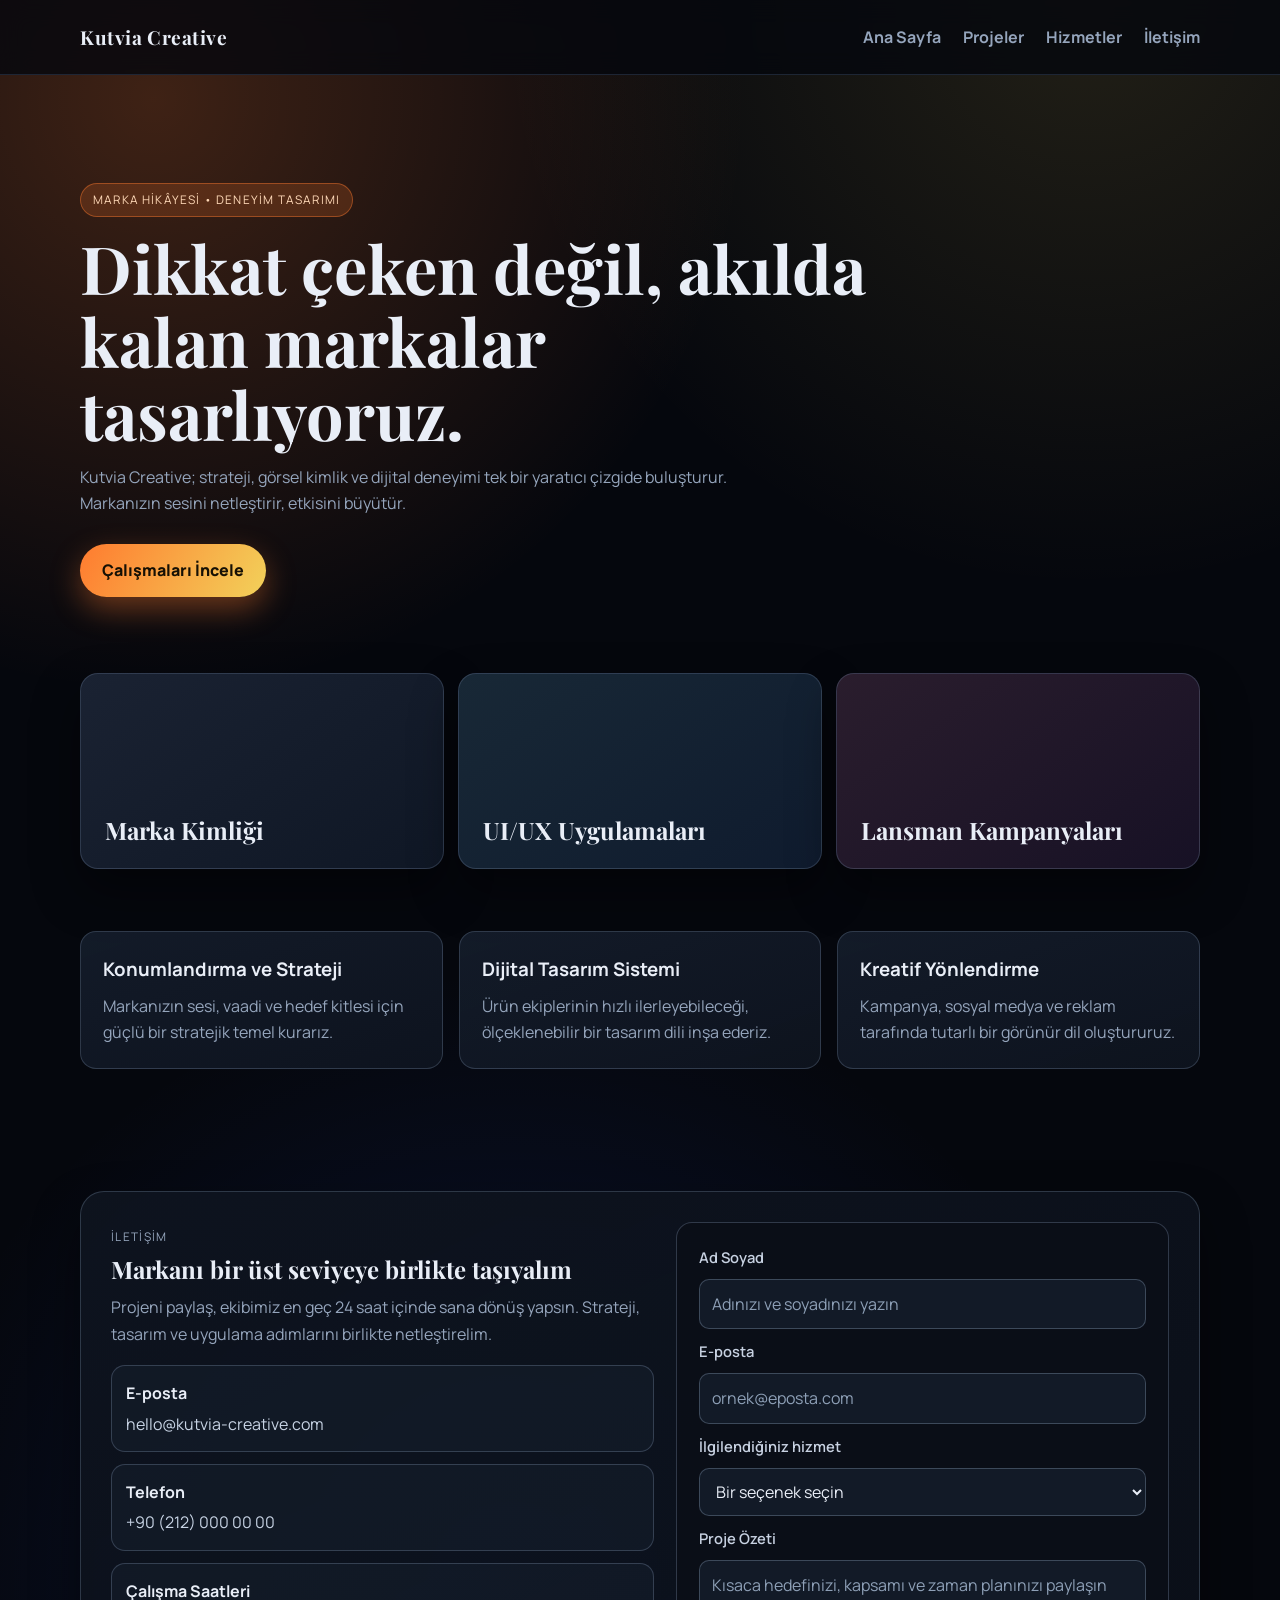
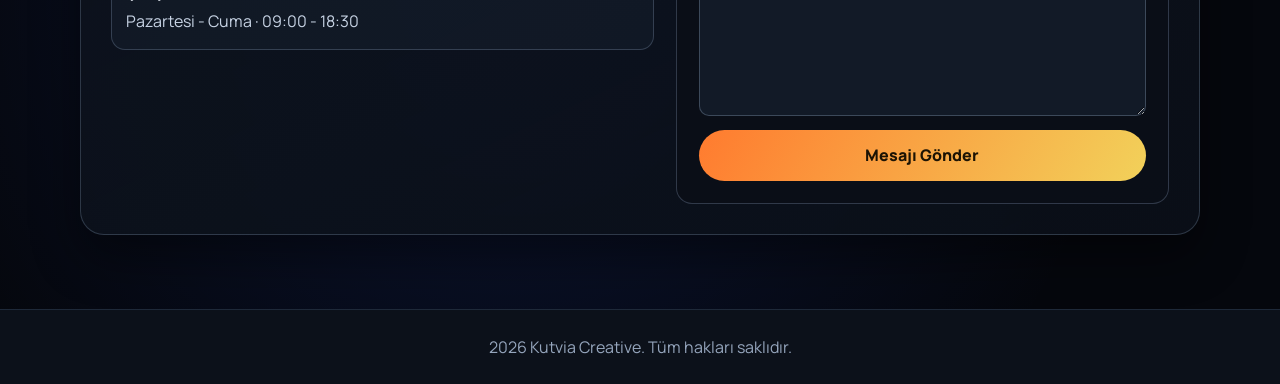
==== index.html @ fc7f1a6d "Koyu tema ve iletişim bölümü tasarımı güncellendi" ====
﻿<!DOCTYPE html>
<html lang="tr">
<head>
  <meta charset="UTF-8" />
  <meta name="viewport" content="width=device-width, initial-scale=1.0" />
  <title>Kutvia Creative | Marka ve Tasarım Stüdyosu</title>
  <link rel="preconnect" href="https://fonts.googleapis.com" />
  <link rel="preconnect" href="https://fonts.gstatic.com" crossorigin />
  <link href="https://fonts.googleapis.com/css2?family=Playfair+Display:wght@600;700;800&family=Manrope:wght@400;500;600;700&display=swap" rel="stylesheet" />
  <link rel="stylesheet" href="assets/css/style.css" />
</head>
<body>
  <header class="site-header">
    <nav class="nav container">
      <a class="logo" href="#ana">Kutvia Creative</a>
      <button class="menu-btn" id="menuBtn" aria-expanded="false" aria-controls="navMenu" aria-label="Menüyü aç veya kapat">
        <span></span><span></span><span></span>
      </button>
      <ul class="menu" id="navMenu">
        <li><a href="#ana">Ana Sayfa</a></li>
        <li><a href="#projeler">Projeler</a></li>
        <li><a href="#hizmetler">Hizmetler</a></li>
        <li><a href="#iletisim">İletişim</a></li>
      </ul>
    </nav>
  </header>

  <main id="ana">
    <section class="hero container">
      <p class="eyebrow">Marka Hikâyesi • Deneyim Tasarımı</p>
      <h1>Dikkat çeken değil, akılda kalan markalar tasarlıyoruz.</h1>
      <p class="lead">Kutvia Creative; strateji, görsel kimlik ve dijital deneyimi tek bir yaratıcı çizgide buluşturur. Markanızın sesini netleştirir, etkisini büyütür.</p>
      <a class="btn" href="#projeler">Çalışmaları İncele</a>
    </section>

    <section class="works container" id="projeler">
      <article class="tile tile-a"><h2>Marka Kimliği</h2></article>
      <article class="tile tile-b"><h2>UI/UX Uygulamaları</h2></article>
      <article class="tile tile-c"><h2>Lansman Kampanyaları</h2></article>
    </section>

    <section class="services container" id="hizmetler">
      <article>
        <h3>Konumlandırma ve Strateji</h3>
        <p>Markanızın sesi, vaadi ve hedef kitlesi için güçlü bir stratejik temel kurarız.</p>
      </article>
      <article>
        <h3>Dijital Tasarım Sistemi</h3>
        <p>Ürün ekiplerinin hızlı ilerleyebileceği, ölçeklenebilir bir tasarım dili inşa ederiz.</p>
      </article>
      <article>
        <h3>Kreatif Yönlendirme</h3>
        <p>Kampanya, sosyal medya ve reklam tarafında tutarlı bir görünür dil oluştururuz.</p>
      </article>
    </section>

    <section class="contact container" id="iletisim">
      <div class="contact-shell">
        <div class="contact-copy">
          <p class="contact-kicker">İletişim</p>
          <h2>Markanı bir üst seviyeye birlikte taşıyalım</h2>
          <p>Projeni paylaş, ekibimiz en geç 24 saat içinde sana dönüş yapsın. Strateji, tasarım ve uygulama adımlarını birlikte netleştirelim.</p>

          <div class="contact-cards">
            <article>
              <h3>E-posta</h3>
              <a href="mailto:hello@kutvia-creative.com">hello@kutvia-creative.com</a>
            </article>
            <article>
              <h3>Telefon</h3>
              <a href="tel:+902120000000">+90 (212) 000 00 00</a>
            </article>
            <article>
              <h3>Çalışma Saatleri</h3>
              <p>Pazartesi - Cuma · 09:00 - 18:30</p>
            </article>
          </div>
        </div>

        <form class="contact-form" action="#" method="post">
          <label for="adSoyad">Ad Soyad</label>
          <input id="adSoyad" name="adSoyad" type="text" placeholder="Adınızı ve soyadınızı yazın" required />

          <label for="eposta">E-posta</label>
          <input id="eposta" name="eposta" type="email" placeholder="ornek@eposta.com" required />

          <label for="hizmet">İlgilendiğiniz hizmet</label>
          <select id="hizmet" name="hizmet" required>
            <option value="" selected disabled>Bir seçenek seçin</option>
            <option value="marka-stratejisi">Marka Stratejisi</option>
            <option value="ui-ux">UI/UX Tasarımı</option>
            <option value="kreatif-yonlendirme">Kreatif Yönlendirme</option>
            <option value="diger">Diğer</option>
          </select>

          <label for="mesaj">Proje Özeti</label>
          <textarea id="mesaj" name="mesaj" rows="5" placeholder="Kısaca hedefinizi, kapsamı ve zaman planınızı paylaşın" required></textarea>

          <button type="submit">Mesajı Gönder</button>
        </form>
      </div>
    </section>
  </main>

  <footer class="footer">
    <div class="container"><p>2026 Kutvia Creative. Tüm hakları saklıdır.</p></div>
  </footer>

  <script src="assets/js/main.js"></script>
</body>
</html>
---- assets/css/style.css ----
﻿* { box-sizing: border-box; margin: 0; padding: 0; }

:root {
  --bg: #05070d;
  --bg-soft: #0c111a;
  --panel: #111926;
  --line: #243042;
  --text: #e9eef7;
  --muted: #95a5bc;
  --accent: #ff7b2f;
  --accent-2: #f2d15a;
  --shadow: 0 22px 48px rgba(0, 0, 0, 0.42);
}

html {
  scroll-behavior: smooth;
}

body {
  font-family: Manrope, sans-serif;
  line-height: 1.65;
  color: var(--text);
  background:
    radial-gradient(circle at 12% 5%, rgba(255, 123, 47, 0.23) 0, transparent 27%),
    radial-gradient(circle at 85% 0, rgba(242, 209, 90, 0.12) 0, transparent 26%),
    radial-gradient(circle at 40% 80%, rgba(45, 93, 255, 0.16) 0, transparent 35%),
    var(--bg);
}

body.menu-open {
  overflow: hidden;
}

.container {
  width: min(1120px, 92%);
  margin: 0 auto;
}

.site-header {
  position: sticky;
  top: 0;
  z-index: 40;
  backdrop-filter: blur(12px);
  background: rgba(5, 7, 13, 0.78);
  border-bottom: 1px solid rgba(36, 48, 66, 0.75);
}

.nav {
  min-height: 74px;
  display: flex;
  align-items: center;
  justify-content: space-between;
}

.logo {
  color: var(--text);
  text-decoration: none;
  font: 700 1.2rem "Playfair Display", serif;
  letter-spacing: 0.03em;
}

.menu {
  list-style: none;
  display: flex;
  align-items: center;
  gap: 22px;
}

.menu a {
  position: relative;
  color: var(--muted);
  text-decoration: none;
  font-weight: 700;
  transition: color 0.25s ease;
}

.menu a::after {
  content: "";
  position: absolute;
  left: 0;
  bottom: -6px;
  width: 100%;
  height: 2px;
  transform: scaleX(0);
  transform-origin: left;
  background: linear-gradient(90deg, var(--accent), var(--accent-2));
  transition: transform 0.24s ease;
}

.menu a:hover,
.menu a:focus-visible {
  color: var(--text);
}

.menu a:hover::after,
.menu a:focus-visible::after {
  transform: scaleX(1);
}

.menu-btn {
  display: none;
  border: 1px solid var(--line);
  border-radius: 10px;
  background: rgba(17, 25, 38, 0.7);
  padding: 8px 9px;
}

.menu-btn span {
  display: block;
  width: 22px;
  height: 2px;
  margin: 4px 0;
  background: var(--text);
  transition: transform 0.25s ease, opacity 0.2s ease;
}

.menu-btn[aria-expanded="true"] span:nth-child(1) {
  transform: translateY(6px) rotate(45deg);
}

.menu-btn[aria-expanded="true"] span:nth-child(2) {
  opacity: 0;
}

.menu-btn[aria-expanded="true"] span:nth-child(3) {
  transform: translateY(-6px) rotate(-45deg);
}

.hero {
  padding: 108px 0 62px;
  animation: rise-in 0.75s ease both;
}

.eyebrow {
  display: inline-block;
  font-size: 0.74rem;
  text-transform: uppercase;
  letter-spacing: 0.1em;
  color: #ffd9b8;
  background: rgba(255, 123, 47, 0.18);
  border: 1px solid rgba(255, 123, 47, 0.42);
  border-radius: 999px;
  padding: 6px 12px;
  margin-bottom: 14px;
}

h1,
h2 {
  font-family: "Playfair Display", serif;
  line-height: 1.1;
}

h1 {
  font-size: clamp(2rem, 6vw, 4.15rem);
  max-width: 810px;
  margin-bottom: 14px;
}

.lead {
  color: var(--muted);
  max-width: 700px;
  margin-bottom: 28px;
}

.btn {
  display: inline-block;
  text-decoration: none;
  padding: 13px 22px;
  border-radius: 999px;
  color: #161004;
  font-weight: 800;
  background: linear-gradient(120deg, var(--accent), var(--accent-2));
  box-shadow: 0 12px 30px rgba(255, 123, 47, 0.38);
  transition: transform 0.25s ease, box-shadow 0.25s ease;
}

.btn:hover,
.btn:focus-visible {
  transform: translateY(-2px);
  box-shadow: 0 16px 34px rgba(255, 123, 47, 0.45);
}

.works {
  display: grid;
  grid-template-columns: repeat(3, 1fr);
  gap: 14px;
  padding: 14px 0 62px;
}

.tile {
  min-height: 196px;
  border-radius: 18px;
  border: 1px solid rgba(100, 119, 146, 0.35);
  box-shadow: var(--shadow);
  display: flex;
  align-items: end;
  padding: 24px;
  transition: transform 0.25s ease, border-color 0.25s ease;
}

.tile:hover {
  transform: translateY(-4px);
  border-color: rgba(255, 123, 47, 0.5);
}

.tile-a {
  background: linear-gradient(145deg, #1a2232, #0f1725);
}

.tile-b {
  background: linear-gradient(145deg, #182836, #0f1b2e);
}

.tile-c {
  background: linear-gradient(145deg, #2a1d2d, #171125);
}

.services {
  display: grid;
  grid-template-columns: repeat(3, 1fr);
  gap: 16px;
  padding-bottom: 66px;
}

.services article {
  background: linear-gradient(160deg, rgba(22, 31, 46, 0.85), rgba(14, 20, 31, 0.95));
  border: 1px solid rgba(120, 139, 166, 0.3);
  border-radius: 16px;
  padding: 22px;
}

.services p {
  color: var(--muted);
  margin-top: 8px;
}

.contact {
  padding: 56px 0 74px;
}

.contact-shell {
  display: grid;
  grid-template-columns: 1.1fr 1fr;
  gap: 22px;
  border: 1px solid rgba(120, 139, 166, 0.32);
  border-radius: 24px;
  background: linear-gradient(155deg, rgba(14, 20, 31, 0.95), rgba(11, 16, 25, 0.88));
  padding: clamp(18px, 3vw, 30px);
  box-shadow: var(--shadow);
}

.contact-kicker {
  display: inline-block;
  margin-bottom: 10px;
  font-size: 0.74rem;
  letter-spacing: 0.11em;
  text-transform: uppercase;
  color: #ffd9b8;
}

.contact-copy h2 {
  max-width: 620px;
  margin-bottom: 12px;
}

.contact-copy p {
  color: var(--muted);
  max-width: 600px;
}

.contact-cards {
  margin-top: 18px;
  display: grid;
  gap: 12px;
}

.contact-cards article {
  border: 1px solid rgba(120, 139, 166, 0.34);
  border-radius: 14px;
  background: rgba(20, 29, 43, 0.66);
  padding: 14px;
}

.contact-cards h3 {
  margin-bottom: 4px;
  font-size: 1rem;
}

.contact-cards a,
.contact-cards p {
  color: #c7d3e4;
  text-decoration: none;
}

.contact-cards a:hover {
  color: #f6d77b;
}

.contact-form {
  display: grid;
  gap: 10px;
  border: 1px solid rgba(120, 139, 166, 0.35);
  border-radius: 16px;
  background: rgba(10, 15, 24, 0.9);
  padding: clamp(14px, 2.2vw, 22px);
}

.contact-form label {
  color: #c8d2e2;
  font-size: 0.92rem;
  font-weight: 600;
}

.contact-form input,
.contact-form select,
.contact-form textarea {
  width: 100%;
  border: 1px solid rgba(129, 148, 175, 0.38);
  border-radius: 10px;
  background: rgba(20, 29, 43, 0.88);
  color: var(--text);
  font: inherit;
  padding: 11px 12px;
  outline: none;
  transition: border-color 0.24s ease, box-shadow 0.24s ease;
}

.contact-form input::placeholder,
.contact-form textarea::placeholder {
  color: #8ea0b7;
}

.contact-form input:focus,
.contact-form select:focus,
.contact-form textarea:focus {
  border-color: rgba(255, 123, 47, 0.85);
  box-shadow: 0 0 0 3px rgba(255, 123, 47, 0.18);
}

.contact-form textarea {
  resize: vertical;
  min-height: 120px;
}

.contact-form button {
  margin-top: 4px;
  border: 0;
  border-radius: 999px;
  padding: 12px 18px;
  font: inherit;
  font-weight: 800;
  color: #1c1304;
  background: linear-gradient(120deg, var(--accent), var(--accent-2));
  cursor: pointer;
  transition: transform 0.24s ease, box-shadow 0.24s ease;
}

.contact-form button:hover,
.contact-form button:focus-visible {
  transform: translateY(-2px);
  box-shadow: 0 14px 24px rgba(255, 123, 47, 0.33);
}

.footer {
  border-top: 1px solid rgba(36, 48, 66, 0.8);
  text-align: center;
  padding: 24px 0;
  color: var(--muted);
  background: var(--bg-soft);
}

@keyframes rise-in {
  from {
    opacity: 0;
    transform: translateY(18px);
  }

  to {
    opacity: 1;
    transform: translateY(0);
  }
}

@media (max-width: 860px) {
  .menu-btn {
    display: block;
  }

  .menu {
    position: fixed;
    inset: 74px 0 0 0;
    display: flex;
    flex-direction: column;
    align-items: flex-start;
    gap: 14px;
    padding: 16px 4%;
    background: rgba(6, 10, 18, 0.98);
    border-top: 1px solid var(--line);
    border-bottom: 1px solid var(--line);
    transform: translateY(-16px);
    opacity: 0;
    visibility: hidden;
    pointer-events: none;
    transition: opacity 0.24s ease, transform 0.24s ease, visibility 0.24s ease;
  }

  .menu.open {
    transform: translateY(0);
    opacity: 1;
    visibility: visible;
    pointer-events: auto;
  }

  .menu li {
    width: 100%;
  }

  .menu a {
    display: inline-block;
    width: 100%;
    padding: 8px 0;
    font-size: 1.03rem;
  }

  .hero {
    padding-top: 88px;
  }

  .works,
  .services,
  .contact-shell {
    grid-template-columns: 1fr;
  }

  .contact-copy p,
  .contact-copy h2 {
    max-width: 100%;
  }
}

@media (max-width: 520px) {
  h1 {
    font-size: clamp(1.82rem, 9vw, 2.5rem);
  }

  .hero {
    padding-bottom: 50px;
  }

  .tile {
    min-height: 162px;
    padding: 20px;
  }

  .contact {
    padding: 44px 0 62px;
  }
}
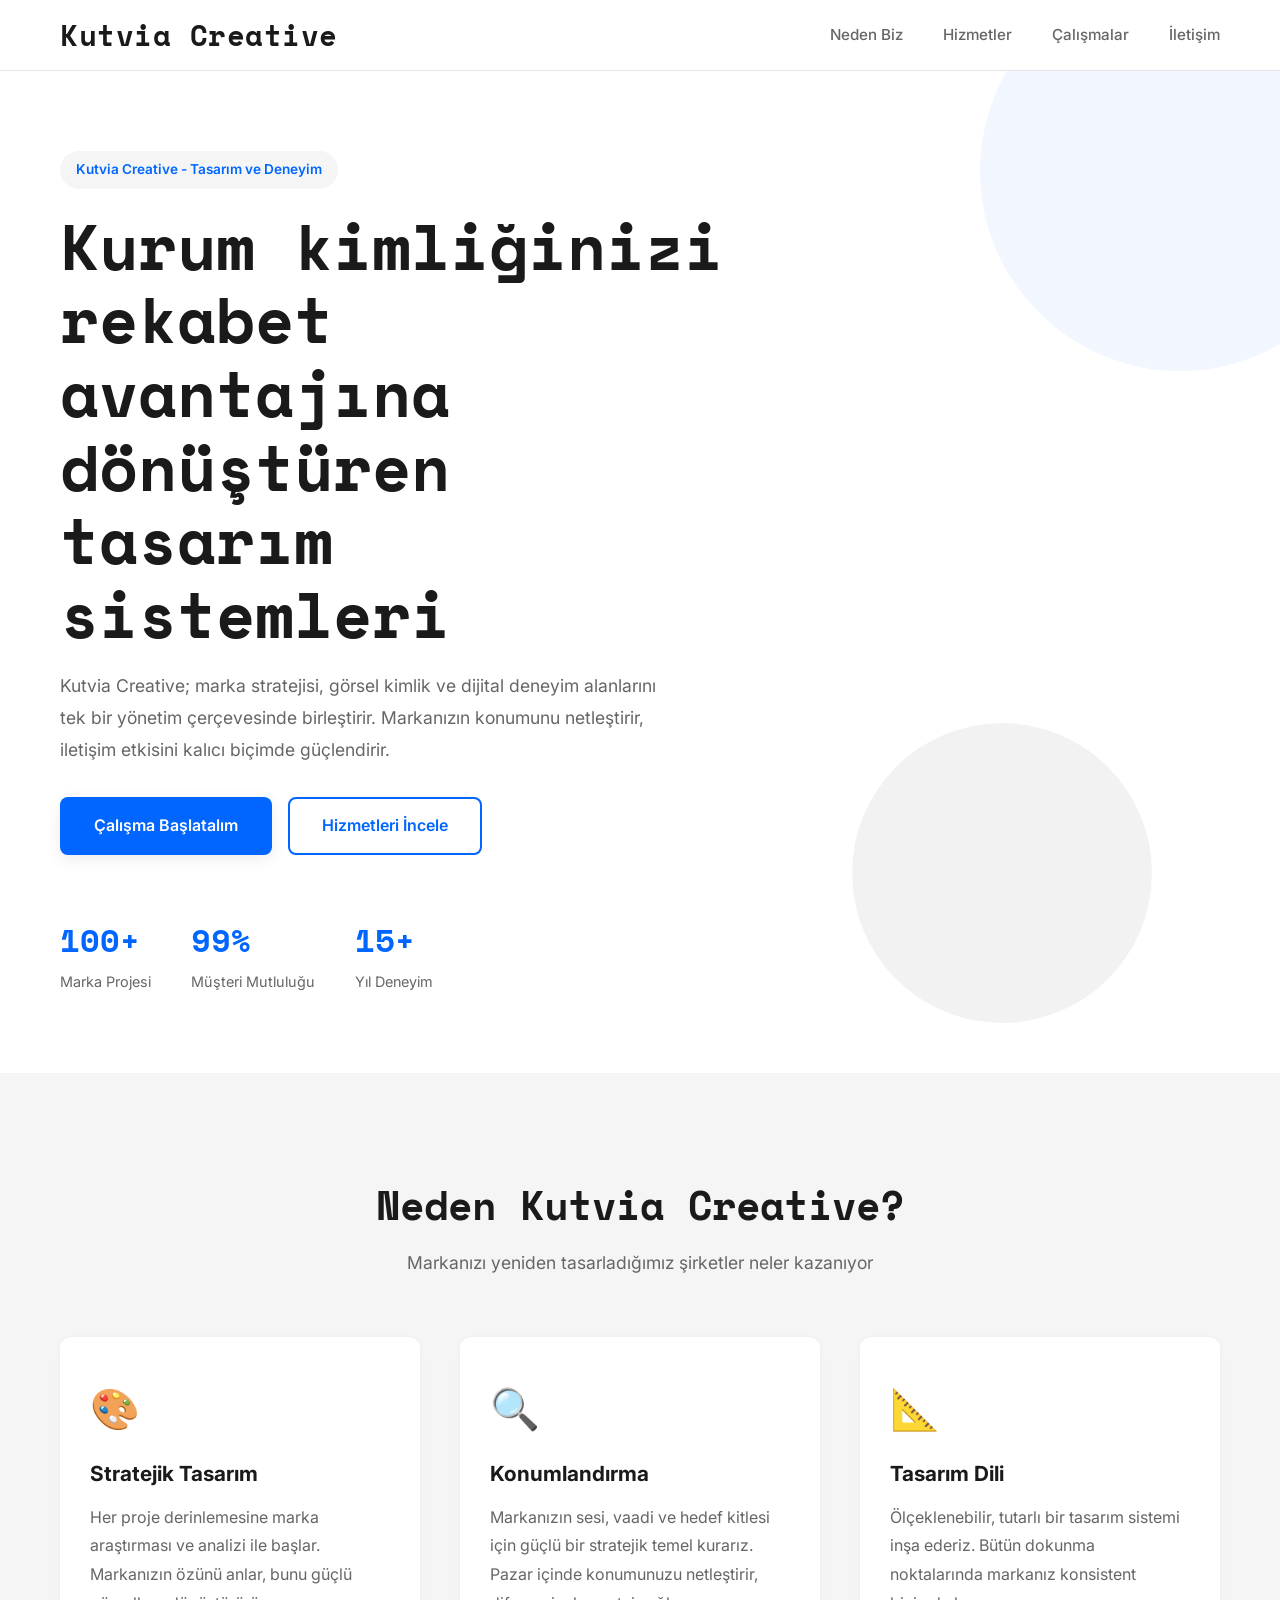
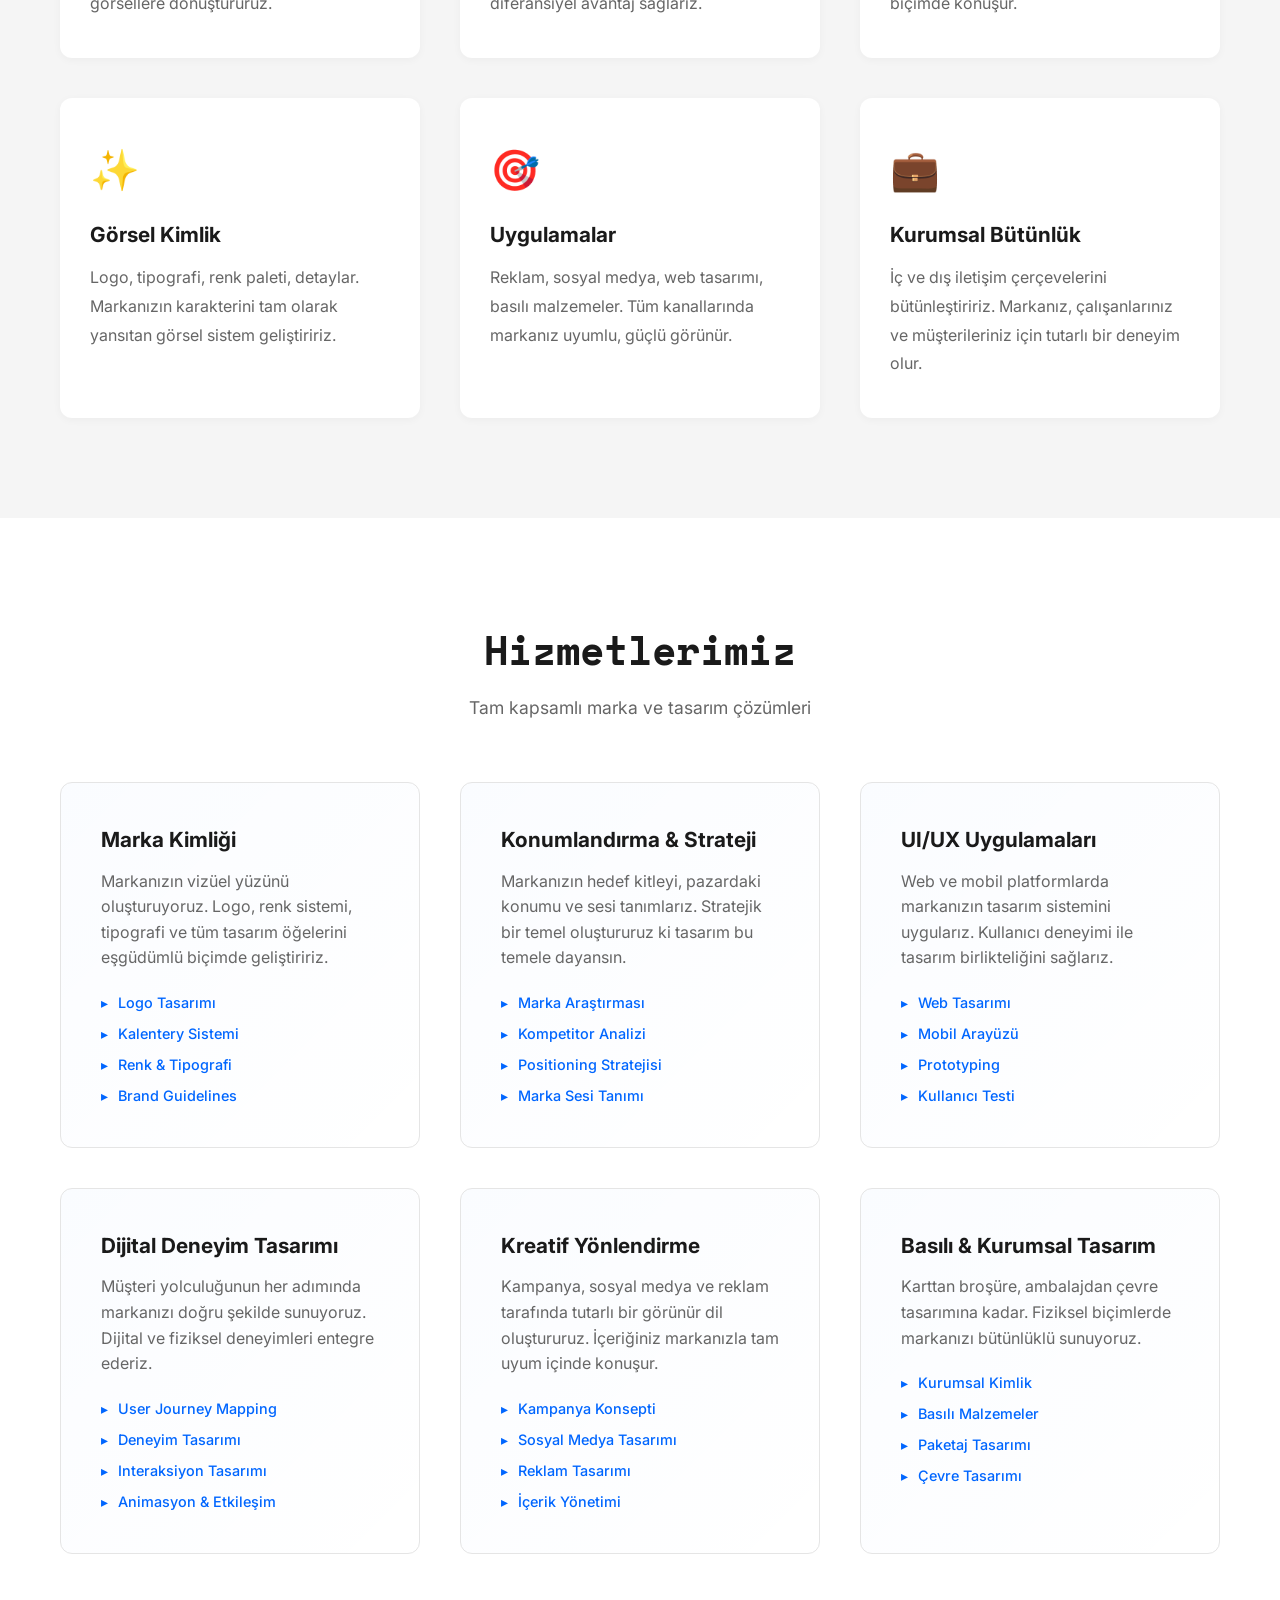
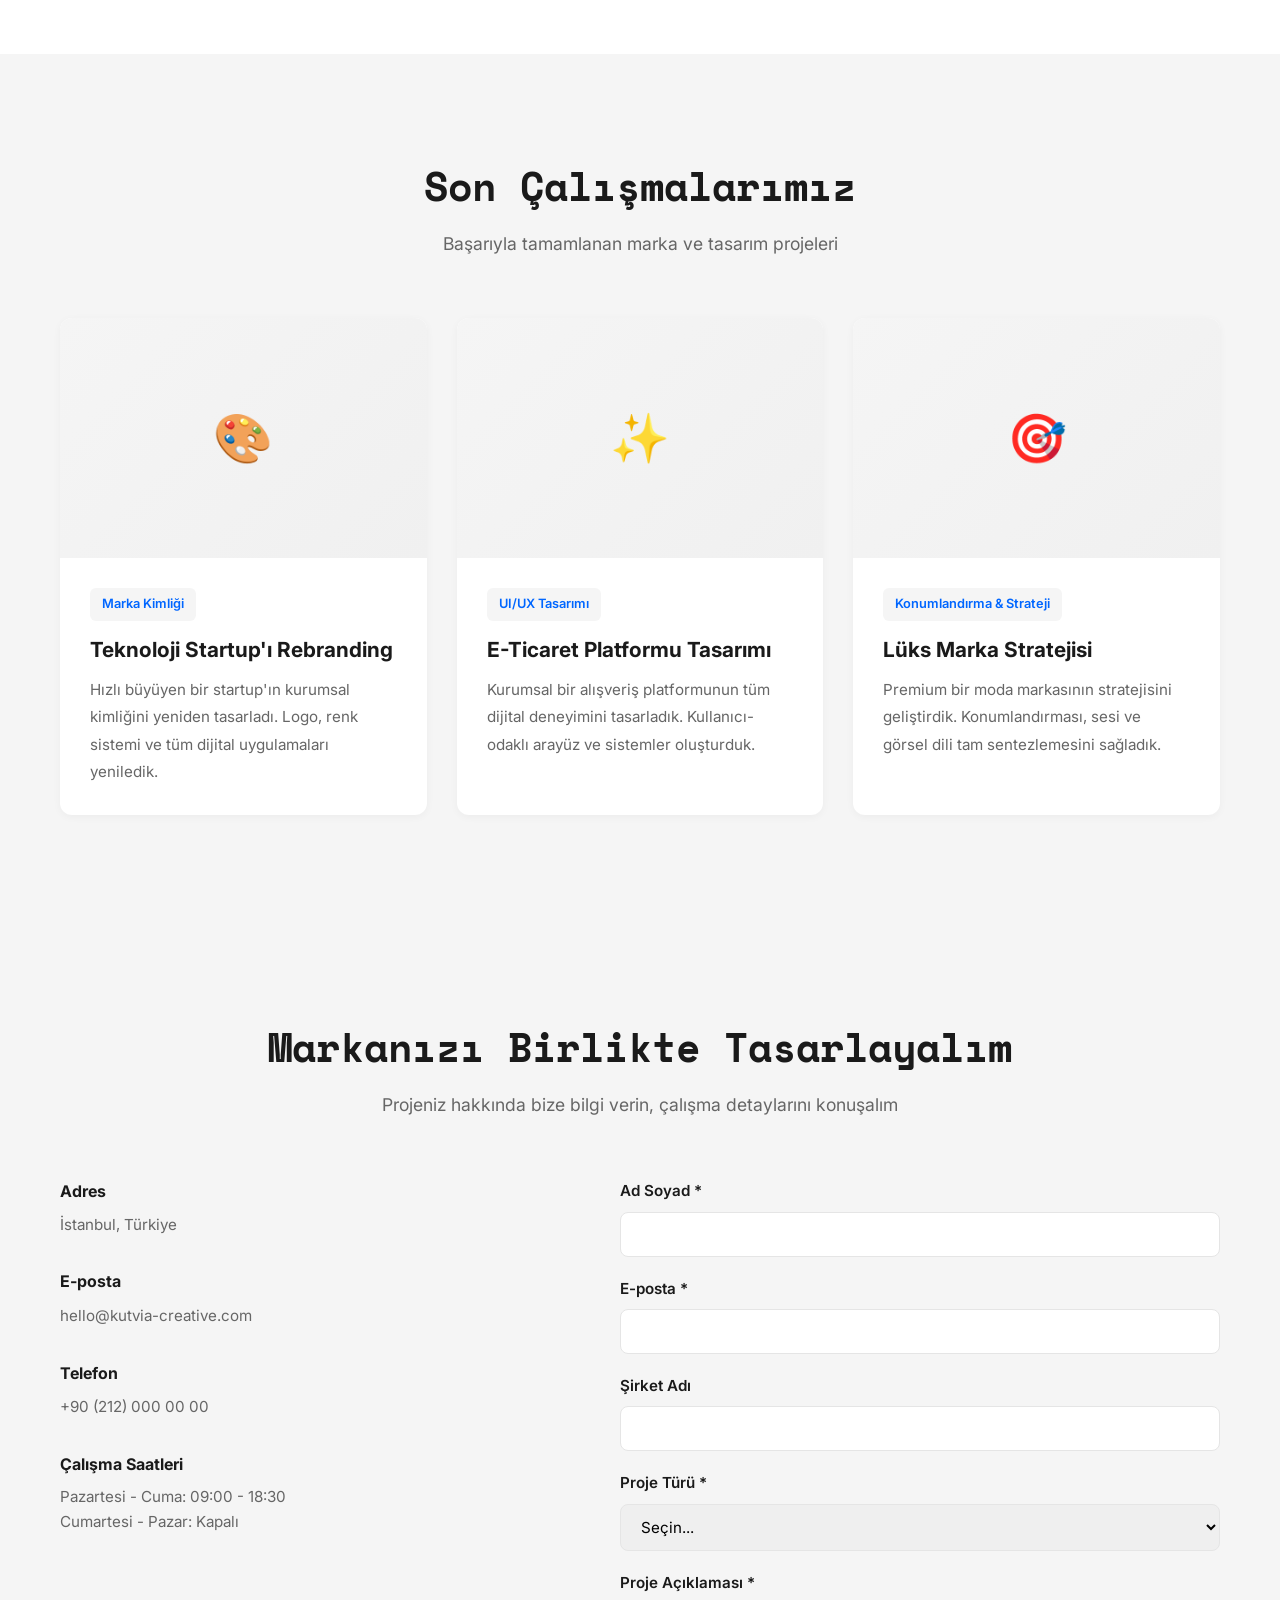
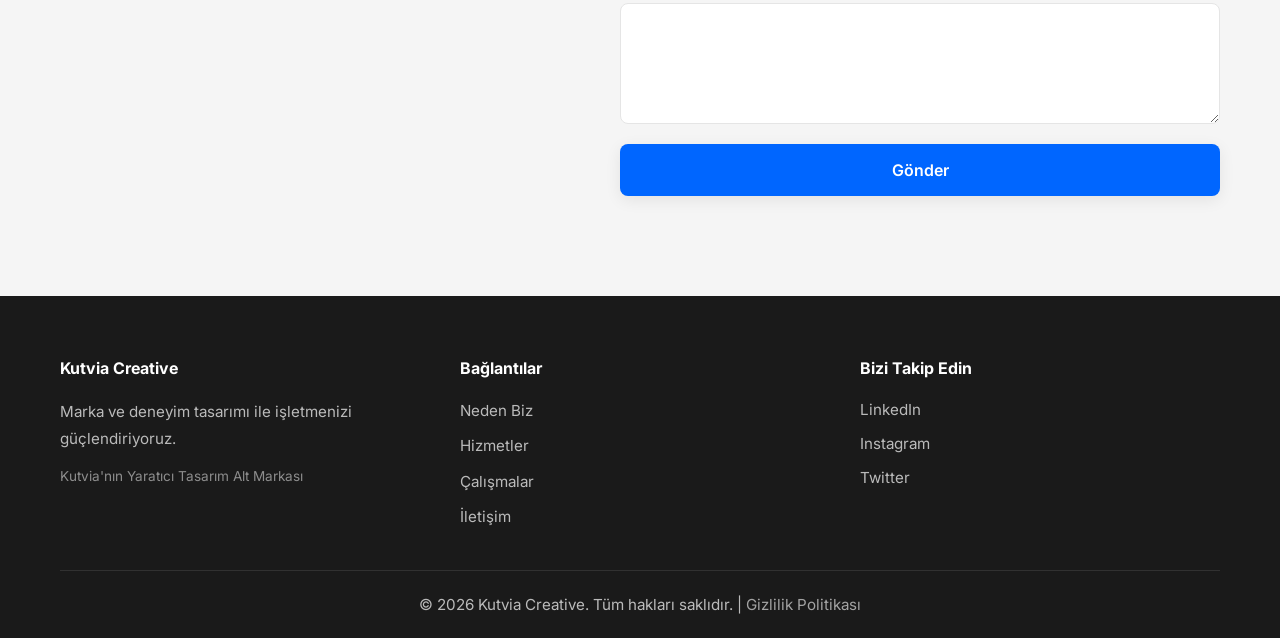
==== commit 42e02c6c: "Kutvia Creative: Modern açık tema tasarım güncellemesi" ====
--- a/index.html
+++ b/index.html
@@ -3,107 +3,335 @@
 <head>
   <meta charset="UTF-8" />
   <meta name="viewport" content="width=device-width, initial-scale=1.0" />
-  <title>Kutvia Creative | Marka ve Tasarım Stüdyosu</title>
+  <title>Kutvia Creative | Kurumsal Marka ve Deneyim Tasarımı</title>
   <link rel="preconnect" href="https://fonts.googleapis.com" />
   <link rel="preconnect" href="https://fonts.gstatic.com" crossorigin />
-  <link href="https://fonts.googleapis.com/css2?family=Playfair+Display:wght@600;700;800&family=Manrope:wght@400;500;600;700&display=swap" rel="stylesheet" />
+  <link href="https://fonts.googleapis.com/css2?family=Inter:wght@300;400;500;600;700&family=Space+Mono:wght@400;700&display=swap" rel="stylesheet" />
   <link rel="stylesheet" href="assets/css/style.css" />
 </head>
 <body>
-  <header class="site-header">
-    <nav class="nav container">
-      <a class="logo" href="#ana">Kutvia Creative</a>
-      <button class="menu-btn" id="menuBtn" aria-expanded="false" aria-controls="navMenu" aria-label="Menüyü aç veya kapat">
-        <span></span><span></span><span></span>
-      </button>
-      <ul class="menu" id="navMenu">
-        <li><a href="#ana">Ana Sayfa</a></li>
-        <li><a href="#projeler">Projeler</a></li>
-        <li><a href="#hizmetler">Hizmetler</a></li>
-        <li><a href="#iletisim">İletişim</a></li>
-      </ul>
+  <!-- Header & Navigation -->
+  <header class="header">
+    <nav class="navbar container">
+      <div class="nav-wrapper">
+        <a href="#" class="logo">Kutvia Creative</a>
+        <button class="hamburger" id="hamburger" aria-label="Menü aç/kapat">
+          <span></span>
+          <span></span>
+          <span></span>
+        </button>
+        <ul class="nav-menu" id="navMenu">
+          <li><a href="#why">Neden Biz</a></li>
+          <li><a href="#services">Hizmetler</a></li>
+          <li><a href="#works">Çalışmalar</a></li>
+          <li><a href="#contact">İletişim</a></li>
+        </ul>
+      </div>
     </nav>
   </header>
 
-  <main id="ana">
-    <section class="hero container">
-      <p class="eyebrow">Marka Hikâyesi • Deneyim Tasarımı</p>
-      <h1>Dikkat çeken değil, akılda kalan markalar tasarlıyoruz.</h1>
-      <p class="lead">Kutvia Creative; strateji, görsel kimlik ve dijital deneyimi tek bir yaratıcı çizgide buluşturur. Markanızın sesini netleştirir, etkisini büyütür.</p>
-      <a class="btn" href="#projeler">Çalışmaları İncele</a>
-    </section>
-
-    <section class="works container" id="projeler">
-      <article class="tile tile-a"><h2>Marka Kimliği</h2></article>
-      <article class="tile tile-b"><h2>UI/UX Uygulamaları</h2></article>
-      <article class="tile tile-c"><h2>Lansman Kampanyaları</h2></article>
-    </section>
-
-    <section class="services container" id="hizmetler">
-      <article>
-        <h3>Konumlandırma ve Strateji</h3>
-        <p>Markanızın sesi, vaadi ve hedef kitlesi için güçlü bir stratejik temel kurarız.</p>
-      </article>
-      <article>
-        <h3>Dijital Tasarım Sistemi</h3>
-        <p>Ürün ekiplerinin hızlı ilerleyebileceği, ölçeklenebilir bir tasarım dili inşa ederiz.</p>
-      </article>
-      <article>
-        <h3>Kreatif Yönlendirme</h3>
-        <p>Kampanya, sosyal medya ve reklam tarafında tutarlı bir görünür dil oluştururuz.</p>
-      </article>
-    </section>
-
-    <section class="contact container" id="iletisim">
-      <div class="contact-shell">
-        <div class="contact-copy">
-          <p class="contact-kicker">İletişim</p>
-          <h2>Markanı bir üst seviyeye birlikte taşıyalım</h2>
-          <p>Projeni paylaş, ekibimiz en geç 24 saat içinde sana dönüş yapsın. Strateji, tasarım ve uygulama adımlarını birlikte netleştirelim.</p>
-
-          <div class="contact-cards">
-            <article>
-              <h3>E-posta</h3>
+  <!-- Hero Section -->
+  <main>
+    <section class="hero">
+      <div class="container">
+        <div class="hero-content">
+          <span class="badge">Kutvia Creative - Tasarım ve Deneyim</span>
+          <h1>Kurum kimliğinizi rekabet avantajına dönüştüren tasarım sistemleri</h1>
+          <p>Kutvia Creative; marka stratejisi, görsel kimlik ve dijital deneyim alanlarını tek bir yönetim çerçevesinde birleştirir. Markanızın konumunu netleştirir, iletişim etkisini kalıcı biçimde güçlendirir.</p>
+          <div class="hero-buttons">
+            <a href="#contact" class="btn btn-primary">Çalışma Başlatalım</a>
+            <a href="#services" class="btn btn-secondary">Hizmetleri İncele</a>
+          </div>
+          <div class="hero-stats">
+            <div class="stat">
+              <span class="stat-number">100+</span>
+              <span class="stat-label">Marka Projesi</span>
+            </div>
+            <div class="stat">
+              <span class="stat-number">99%</span>
+              <span class="stat-label">Müşteri Mutluluğu</span>
+            </div>
+            <div class="stat">
+              <span class="stat-number">15+</span>
+              <span class="stat-label">Yıl Deneyim</span>
+            </div>
+          </div>
+        </div>
+      </div>
+      <div class="hero-visual">
+        <div class="geometric-shape shape-1"></div>
+        <div class="geometric-shape shape-2"></div>
+      </div>
+    </section>
+
+    <!-- Why Section -->
+    <section class="features" id="why">
+      <div class="container">
+        <div class="section-header">
+          <h2>Neden Kutvia Creative?</h2>
+          <p>Markanızı yeniden tasarladığımız şirketler neler kazanıyor</p>
+        </div>
+        <div class="features-grid">
+          <article class="feature-card">
+            <div class="feature-icon">🎨</div>
+            <h3>Stratejik Tasarım</h3>
+            <p>Her proje derinlemesine marka araştırması ve analizi ile başlar. Markanızın özünü anlar, bunu güçlü görsellere dönüştürürüz.</p>
+          </article>
+
+          <article class="feature-card">
+            <div class="feature-icon">🔍</div>
+            <h3>Konumlandırma</h3>
+            <p>Markanızın sesi, vaadi ve hedef kitlesi için güçlü bir stratejik temel kurarız. Pazar içinde konumunuzu netleştirir, diferansiyel avantaj sağlarız.</p>
+          </article>
+
+          <article class="feature-card">
+            <div class="feature-icon">📐</div>
+            <h3>Tasarım Dili</h3>
+            <p>Ölçeklenebilir, tutarlı bir tasarım sistemi inşa ederiz. Bütün dokunma noktalarında markanız konsistent biçimde konuşur.</p>
+          </article>
+
+          <article class="feature-card">
+            <div class="feature-icon">✨</div>
+            <h3>Görsel Kimlik</h3>
+            <p>Logo, tipografi, renk paleti, detaylar. Markanızın karakterini tam olarak yansıtan görsel sistem geliştiririz.</p>
+          </article>
+
+          <article class="feature-card">
+            <div class="feature-icon">🎯</div>
+            <h3>Uygulamalar</h3>
+            <p>Reklam, sosyal medya, web tasarımı, basılı malzemeler. Tüm kanallarında markanız uyumlu, güçlü görünür.</p>
+          </article>
+
+          <article class="feature-card">
+            <div class="feature-icon">💼</div>
+            <h3>Kurumsal Bütünlük</h3>
+            <p>İç ve dış iletişim çerçevelerini bütünleştiririz. Markanız, çalışanlarınız ve müşterileriniz için tutarlı bir deneyim olur.</p>
+          </article>
+        </div>
+      </div>
+    </section>
+
+    <!-- Services Section -->
+    <section class="services" id="services">
+      <div class="container">
+        <div class="section-header">
+          <h2>Hizmetlerimiz</h2>
+          <p>Tam kapsamlı marka ve tasarım çözümleri</p>
+        </div>
+        <div class="services-grid">
+          <div class="service-item">
+            <h3>Marka Kimliği</h3>
+            <p>Markanızın vizüel yüzünü oluşturuyoruz. Logo, renk sistemi, tipografi ve tüm tasarım öğelerini eşgüdümlü biçimde geliştiririz.</p>
+            <ul class="tech-list">
+              <li>Logo Tasarımı</li>
+              <li>Kalentery Sistemi</li>
+              <li>Renk & Tipografi</li>
+              <li>Brand Guidelines</li>
+            </ul>
+          </div>
+
+          <div class="service-item">
+            <h3>Konumlandırma & Strateji</h3>
+            <p>Markanızın hedef kitleyi, pazardaki konumu ve sesi tanımlarız. Stratejik bir temel oluştururuz ki tasarım bu temele dayansın.</p>
+            <ul class="tech-list">
+              <li>Marka Araştırması</li>
+              <li>Kompetitor Analizi</li>
+              <li>Positioning Stratejisi</li>
+              <li>Marka Sesi Tanımı</li>
+            </ul>
+          </div>
+
+          <div class="service-item">
+            <h3>UI/UX Uygulamaları</h3>
+            <p>Web ve mobil platformlarda markanızın tasarım sistemini uygularız. Kullanıcı deneyimi ile tasarım birlikteliğini sağlarız.</p>
+            <ul class="tech-list">
+              <li>Web Tasarımı</li>
+              <li>Mobil Arayüzü</li>
+              <li>Prototyping</li>
+              <li>Kullanıcı Testi</li>
+            </ul>
+          </div>
+
+          <div class="service-item">
+            <h3>Dijital Deneyim Tasarımı</h3>
+            <p>Müşteri yolculuğunun her adımında markanızı doğru şekilde sunuyoruz. Dijital ve fiziksel deneyimleri entegre ederiz.</p>
+            <ul class="tech-list">
+              <li>User Journey Mapping</li>
+              <li>Deneyim Tasarımı</li>
+              <li>Interaksiyon Tasarımı</li>
+              <li>Animasyon & Etkileşim</li>
+            </ul>
+          </div>
+
+          <div class="service-item">
+            <h3>Kreatif Yönlendirme</h3>
+            <p>Kampanya, sosyal medya ve reklam tarafında tutarlı bir görünür dil oluştururuz. İçeriğiniz markanızla tam uyum içinde konuşur.</p>
+            <ul class="tech-list">
+              <li>Kampanya Konsepti</li>
+              <li>Sosyal Medya Tasarımı</li>
+              <li>Reklam Tasarımı</li>
+              <li>İçerik Yönetimi</li>
+            </ul>
+          </div>
+
+          <div class="service-item">
+            <h3>Basılı & Kurumsal Tasarım</h3>
+            <p>Karttan broşüre, ambalajdan çevre tasarımına kadar. Fiziksel biçimlerde markanızı bütünlüklü sunuyoruz.</p>
+            <ul class="tech-list">
+              <li>Kurumsal Kimlik</li>
+              <li>Basılı Malzemeler</li>
+              <li>Paketaj Tasarımı</li>
+              <li>Çevre Tasarımı</li>
+            </ul>
+          </div>
+        </div>
+      </div>
+    </section>
+
+    <!-- Works Section -->
+    <section class="portfolio" id="works">
+      <div class="container">
+        <div class="section-header">
+          <h2>Son Çalışmalarımız</h2>
+          <p>Başarıyla tamamlanan marka ve tasarım projeleri</p>
+        </div>
+        <div class="portfolio-grid">
+          <article class="portfolio-card">
+            <div class="portfolio-image">
+              <div class="image-placeholder">🎨</div>
+            </div>
+            <div class="portfolio-content">
+              <span class="portfolio-tag">Marka Kimliği</span>
+              <h3>Teknoloji Startup'ı Rebranding</h3>
+              <p>Hızlı büyüyen bir startup'ın kurumsal kimliğini yeniden tasarladı. Logo, renk sistemi ve tüm dijital uygulamaları yeniledik.</p>
+            </div>
+          </article>
+
+          <article class="portfolio-card">
+            <div class="portfolio-image">
+              <div class="image-placeholder">✨</div>
+            </div>
+            <div class="portfolio-content">
+              <span class="portfolio-tag">UI/UX Tasarımı</span>
+              <h3>E-Ticaret Platformu Tasarımı</h3>
+              <p>Kurumsal bir alışveriş platformunun tüm dijital deneyimini tasarladık. Kullanıcı-odaklı arayüz ve sistemler oluşturduk.</p>
+            </div>
+          </article>
+
+          <article class="portfolio-card">
+            <div class="portfolio-image">
+              <div class="image-placeholder">🎯</div>
+            </div>
+            <div class="portfolio-content">
+              <span class="portfolio-tag">Konumlandırma & Strateji</span>
+              <h3>Lüks Marka Stratejisi</h3>
+              <p>Premium bir moda markasının stratejisini geliştirdik. Konumlandırması, sesi ve görsel dili tam sentezlemesini sağladık.</p>
+            </div>
+          </article>
+        </div>
+      </div>
+    </section>
+
+    <!-- Contact Section -->
+    <section class="contact" id="contact">
+      <div class="container">
+        <div class="section-header">
+          <h2>Markanızı Birlikte Tasarlayalım</h2>
+          <p>Projeniz hakkında bize bilgi verin, çalışma detaylarını konuşalım</p>
+        </div>
+        <div class="contact-wrapper">
+          <div class="contact-info">
+            <div class="info-item">
+              <h4>Adres</h4>
+              <p>İstanbul, Türkiye</p>
+            </div>
+            <div class="info-item">
+              <h4>E-posta</h4>
               <a href="mailto:hello@kutvia-creative.com">hello@kutvia-creative.com</a>
-            </article>
-            <article>
-              <h3>Telefon</h3>
+            </div>
+            <div class="info-item">
+              <h4>Telefon</h4>
               <a href="tel:+902120000000">+90 (212) 000 00 00</a>
-            </article>
-            <article>
-              <h3>Çalışma Saatleri</h3>
-              <p>Pazartesi - Cuma · 09:00 - 18:30</p>
-            </article>
-          </div>
-        </div>
-
-        <form class="contact-form" action="#" method="post">
-          <label for="adSoyad">Ad Soyad</label>
-          <input id="adSoyad" name="adSoyad" type="text" placeholder="Adınızı ve soyadınızı yazın" required />
-
-          <label for="eposta">E-posta</label>
-          <input id="eposta" name="eposta" type="email" placeholder="ornek@eposta.com" required />
-
-          <label for="hizmet">İlgilendiğiniz hizmet</label>
-          <select id="hizmet" name="hizmet" required>
-            <option value="" selected disabled>Bir seçenek seçin</option>
-            <option value="marka-stratejisi">Marka Stratejisi</option>
-            <option value="ui-ux">UI/UX Tasarımı</option>
-            <option value="kreatif-yonlendirme">Kreatif Yönlendirme</option>
-            <option value="diger">Diğer</option>
-          </select>
-
-          <label for="mesaj">Proje Özeti</label>
-          <textarea id="mesaj" name="mesaj" rows="5" placeholder="Kısaca hedefinizi, kapsamı ve zaman planınızı paylaşın" required></textarea>
-
-          <button type="submit">Mesajı Gönder</button>
-        </form>
+            </div>
+            <div class="info-item">
+              <h4>Çalışma Saatleri</h4>
+              <p>Pazartesi - Cuma: 09:00 - 18:30<br>Cumartesi - Pazar: Kapalı</p>
+            </div>
+          </div>
+
+          <form class="contact-form" action="#" method="post">
+            <div class="form-group">
+              <label for="name">Ad Soyad *</label>
+              <input type="text" id="name" name="name" required>
+            </div>
+
+            <div class="form-group">
+              <label for="email">E-posta *</label>
+              <input type="email" id="email" name="email" required>
+            </div>
+
+            <div class="form-group">
+              <label for="company">Şirket Adı</label>
+              <input type="text" id="company" name="company">
+            </div>
+
+            <div class="form-group">
+              <label for="project-type">Proje Türü *</label>
+              <select id="project-type" name="project-type" required>
+                <option value="">Seçin...</option>
+                <option value="branding">Marka Kimliği</option>
+                <option value="strategy">Konumlandırma & Strateji</option>
+                <option value="ui-ux">UI/UX Tasarımı</option>
+                <option value="digital">Dijital Deneyim</option>
+                <option value="creative">Kreatif Yönlendirme</option>
+                <option value="print">Basılı & Kurumsal</option>
+                <option value="other">Diğer</option>
+              </select>
+            </div>
+
+            <div class="form-group">
+              <label for="message">Proje Açıklaması *</label>
+              <textarea id="message" name="message" rows="5" required></textarea>
+            </div>
+
+            <button type="submit" class="btn btn-primary">Gönder</button>
+          </form>
+        </div>
       </div>
     </section>
   </main>
 
+  <!-- Footer -->
   <footer class="footer">
-    <div class="container"><p>2026 Kutvia Creative. Tüm hakları saklıdır.</p></div>
+    <div class="container">
+      <div class="footer-content">
+        <div class="footer-section">
+          <h4>Kutvia Creative</h4>
+          <p>Marka ve deneyim tasarımı ile işletmenizi güçlendiriyoruz.</p>
+          <p style="font-size: 0.85rem; margin-top: 12px; color: rgba(255, 255, 255, 0.5);">Kutvia'nın Yaratıcı Tasarım Alt Markası</p>
+        </div>
+        <div class="footer-links">
+          <h4>Bağlantılar</h4>
+          <ul>
+            <li><a href="#why">Neden Biz</a></li>
+            <li><a href="#services">Hizmetler</a></li>
+            <li><a href="#works">Çalışmalar</a></li>
+            <li><a href="#contact">İletişim</a></li>
+          </ul>
+        </div>
+        <div class="footer-social">
+          <h4>Bizi Takip Edin</h4>
+          <div class="social-links">
+            <a href="#" aria-label="LinkedIn">LinkedIn</a>
+            <a href="#" aria-label="Instagram">Instagram</a>
+            <a href="#" aria-label="Twitter">Twitter</a>
+          </div>
+        </div>
+      </div>
+      <div class="footer-bottom">
+        <p>&copy; 2026 Kutvia Creative. Tüm hakları saklıdır. | <a href="#">Gizlilik Politikası</a></p>
+      </div>
+    </div>
   </footer>
 
   <script src="assets/js/main.js"></script>
--- a/assets/css/style.css
+++ b/assets/css/style.css
@@ -1,15 +1,19 @@
-﻿* { box-sizing: border-box; margin: 0; padding: 0; }
+﻿* { 
+  box-sizing: border-box; 
+  margin: 0; 
+  padding: 0; 
+}
 
 :root {
-  --bg: #05070d;
-  --bg-soft: #0c111a;
-  --panel: #111926;
-  --line: #243042;
-  --text: #e9eef7;
-  --muted: #95a5bc;
-  --accent: #ff7b2f;
-  --accent-2: #f2d15a;
-  --shadow: 0 22px 48px rgba(0, 0, 0, 0.42);
+  --primary: #1a1a1a;
+  --secondary: #f5f5f5;
+  --accent: #0066ff;
+  --text-dark: #1a1a1a;
+  --text-light: #666666;
+  --border: #e5e5e5;
+  --shadow-sm: 0 2px 8px rgba(0, 0, 0, 0.04);
+  --shadow-md: 0 4px 16px rgba(0, 0, 0, 0.08);
+  --shadow-lg: 0 12px 32px rgba(0, 0, 0, 0.12);
 }
 
 html {
@@ -17,442 +21,684 @@
 }
 
 body {
-  font-family: Manrope, sans-serif;
-  line-height: 1.65;
-  color: var(--text);
-  background:
-    radial-gradient(circle at 12% 5%, rgba(255, 123, 47, 0.23) 0, transparent 27%),
-    radial-gradient(circle at 85% 0, rgba(242, 209, 90, 0.12) 0, transparent 26%),
-    radial-gradient(circle at 40% 80%, rgba(45, 93, 255, 0.16) 0, transparent 35%),
-    var(--bg);
-}
-
-body.menu-open {
-  overflow: hidden;
+  font-family: "Inter", -apple-system, BlinkMacSystemFont, "Segoe UI", sans-serif;
+  line-height: 1.6;
+  color: var(--text-dark);
+  background: #ffffff;
 }
 
 .container {
-  width: min(1120px, 92%);
+  width: min(1200px, 95%);
   margin: 0 auto;
-}
-
-.site-header {
+  padding: 0 20px;
+}
+
+/* Header */
+.header {
   position: sticky;
   top: 0;
-  z-index: 40;
-  backdrop-filter: blur(12px);
-  background: rgba(5, 7, 13, 0.78);
-  border-bottom: 1px solid rgba(36, 48, 66, 0.75);
-}
-
-.nav {
-  min-height: 74px;
+  z-index: 100;
+  background: #ffffff;
+  border-bottom: 1px solid var(--border);
+}
+
+.navbar {
   display: flex;
   align-items: center;
   justify-content: space-between;
+  min-height: 70px;
 }
 
 .logo {
-  color: var(--text);
+  font-size: 1.8rem;
+  font-weight: 700;
+  color: var(--text-dark);
   text-decoration: none;
-  font: 700 1.2rem "Playfair Display", serif;
-  letter-spacing: 0.03em;
-}
-
-.menu {
+  font-family: "Space Mono", monospace;
+  letter-spacing: 0.5px;
+}
+
+.nav-wrapper {
+  display: flex;
+  align-items: center;
+  width: 100%;
+  justify-content: space-between;
+}
+
+.nav-menu {
+  display: flex;
   list-style: none;
-  display: flex;
+  gap: 40px;
   align-items: center;
-  gap: 22px;
-}
-
-.menu a {
+}
+
+.nav-menu a {
+  text-decoration: none;
+  color: var(--text-light);
+  font-size: 0.95rem;
+  font-weight: 500;
+  transition: color 0.3s ease;
+}
+
+.nav-menu a:hover {
+  color: var(--accent);
+}
+
+.hamburger {
+  display: none;
+  flex-direction: column;
+  background: none;
+  border: none;
+  cursor: pointer;
+  gap: 5px;
+}
+
+.hamburger span {
+  width: 25px;
+  height: 2.5px;
+  background: var(--text-dark);
+  transition: all 0.3s ease;
+}
+
+/* Hero */
+.hero {
+  min-height: 100vh;
+  display: flex;
+  align-items: center;
   position: relative;
-  color: var(--muted);
-  text-decoration: none;
-  font-weight: 700;
-  transition: color 0.25s ease;
-}
-
-.menu a::after {
-  content: "";
-  position: absolute;
-  left: 0;
-  bottom: -6px;
-  width: 100%;
-  height: 2px;
-  transform: scaleX(0);
-  transform-origin: left;
-  background: linear-gradient(90deg, var(--accent), var(--accent-2));
-  transition: transform 0.24s ease;
-}
-
-.menu a:hover,
-.menu a:focus-visible {
-  color: var(--text);
-}
-
-.menu a:hover::after,
-.menu a:focus-visible::after {
-  transform: scaleX(1);
-}
-
-.menu-btn {
-  display: none;
-  border: 1px solid var(--line);
-  border-radius: 10px;
-  background: rgba(17, 25, 38, 0.7);
-  padding: 8px 9px;
-}
-
-.menu-btn span {
-  display: block;
-  width: 22px;
-  height: 2px;
-  margin: 4px 0;
-  background: var(--text);
-  transition: transform 0.25s ease, opacity 0.2s ease;
-}
-
-.menu-btn[aria-expanded="true"] span:nth-child(1) {
-  transform: translateY(6px) rotate(45deg);
-}
-
-.menu-btn[aria-expanded="true"] span:nth-child(2) {
-  opacity: 0;
-}
-
-.menu-btn[aria-expanded="true"] span:nth-child(3) {
-  transform: translateY(-6px) rotate(-45deg);
-}
-
-.hero {
-  padding: 108px 0 62px;
-  animation: rise-in 0.75s ease both;
-}
-
-.eyebrow {
+  overflow: hidden;
+  padding: 80px 0;
+}
+
+.hero-content {
+  max-width: 700px;
+  position: relative;
+  z-index: 2;
+}
+
+.badge {
   display: inline-block;
-  font-size: 0.74rem;
-  text-transform: uppercase;
-  letter-spacing: 0.1em;
-  color: #ffd9b8;
-  background: rgba(255, 123, 47, 0.18);
-  border: 1px solid rgba(255, 123, 47, 0.42);
+  background: var(--secondary);
+  padding: 8px 16px;
   border-radius: 999px;
-  padding: 6px 12px;
-  margin-bottom: 14px;
-}
-
-h1,
-h2 {
-  font-family: "Playfair Display", serif;
-  line-height: 1.1;
-}
-
-h1 {
-  font-size: clamp(2rem, 6vw, 4.15rem);
-  max-width: 810px;
-  margin-bottom: 14px;
-}
-
-.lead {
-  color: var(--muted);
-  max-width: 700px;
-  margin-bottom: 28px;
+  font-size: 0.85rem;
+  font-weight: 600;
+  color: var(--accent);
+  margin-bottom: 20px;
+}
+
+.hero h1 {
+  font-size: clamp(2.5rem, 8vw, 4rem);
+  line-height: 1.15;
+  margin-bottom: 20px;
+  color: var(--text-dark);
+  font-family: "Space Mono", monospace;
+  font-weight: 700;
+}
+
+.hero p {
+  font-size: 1.1rem;
+  color: var(--text-light);
+  margin-bottom: 32px;
+  line-height: 1.8;
+  max-width: 600px;
+}
+
+.hero-buttons {
+  display: flex;
+  gap: 16px;
+  margin-bottom: 60px;
+  flex-wrap: wrap;
 }
 
 .btn {
   display: inline-block;
+  padding: 14px 32px;
+  border-radius: 8px;
   text-decoration: none;
-  padding: 13px 22px;
-  border-radius: 999px;
-  color: #161004;
-  font-weight: 800;
-  background: linear-gradient(120deg, var(--accent), var(--accent-2));
-  box-shadow: 0 12px 30px rgba(255, 123, 47, 0.38);
-  transition: transform 0.25s ease, box-shadow 0.25s ease;
-}
-
-.btn:hover,
-.btn:focus-visible {
+  font-weight: 600;
+  font-size: 1rem;
+  transition: all 0.3s ease;
+  border: 2px solid transparent;
+  cursor: pointer;
+  font-family: inherit;
+}
+
+.btn-primary {
+  background: var(--accent);
+  color: white;
+  box-shadow: var(--shadow-md);
+}
+
+.btn-primary:hover {
   transform: translateY(-2px);
-  box-shadow: 0 16px 34px rgba(255, 123, 47, 0.45);
-}
-
-.works {
+  box-shadow: var(--shadow-lg);
+}
+
+.btn-secondary {
+  background: transparent;
+  color: var(--accent);
+  border-color: var(--accent);
+}
+
+.btn-secondary:hover {
+  background: var(--secondary);
+}
+
+.hero-stats {
+  display: flex;
+  gap: 40px;
+  flex-wrap: wrap;
+}
+
+.stat {
+  display: flex;
+  flex-direction: column;
+}
+
+.stat-number {
+  font-size: 2rem;
+  font-weight: 700;
+  color: var(--accent);
+  font-family: "Space Mono", monospace;
+}
+
+.stat-label {
+  font-size: 0.9rem;
+  color: var(--text-light);
+  margin-top: 4px;
+}
+
+.hero-visual {
+  position: absolute;
+  right: 0;
+  top: 0;
+  width: 50%;
+  height: 100%;
+  opacity: 0.05;
+}
+
+.geometric-shape {
+  position: absolute;
+  border-radius: 50%;
+}
+
+.shape-1 {
+  width: 400px;
+  height: 400px;
+  background: var(--accent);
+  top: -100px;
+  right: -100px;
+}
+
+.shape-2 {
+  width: 300px;
+  height: 300px;
+  background: #000;
+  bottom: 50px;
+  right: 20%;
+}
+
+/* Section Headers */
+.section-header {
+  text-align: center;
+  margin-bottom: 60px;
+}
+
+.section-header h2 {
+  font-size: 2.5rem;
+  font-weight: 700;
+  margin-bottom: 12px;
+  color: var(--text-dark);
+  font-family: "Space Mono", monospace;
+}
+
+.section-header p {
+  font-size: 1.1rem;
+  color: var(--text-light);
+}
+
+/* Features */
+.features {
+  padding: 100px 0;
+  background: var(--secondary);
+}
+
+.features-grid {
   display: grid;
-  grid-template-columns: repeat(3, 1fr);
-  gap: 14px;
-  padding: 14px 0 62px;
-}
-
-.tile {
-  min-height: 196px;
-  border-radius: 18px;
-  border: 1px solid rgba(100, 119, 146, 0.35);
-  box-shadow: var(--shadow);
-  display: flex;
-  align-items: end;
-  padding: 24px;
-  transition: transform 0.25s ease, border-color 0.25s ease;
-}
-
-.tile:hover {
-  transform: translateY(-4px);
-  border-color: rgba(255, 123, 47, 0.5);
-}
-
-.tile-a {
-  background: linear-gradient(145deg, #1a2232, #0f1725);
-}
-
-.tile-b {
-  background: linear-gradient(145deg, #182836, #0f1b2e);
-}
-
-.tile-c {
-  background: linear-gradient(145deg, #2a1d2d, #171125);
-}
-
+  grid-template-columns: repeat(auto-fit, minmax(300px, 1fr));
+  gap: 40px;
+}
+
+.feature-card {
+  background: white;
+  padding: 40px 30px;
+  border-radius: 12px;
+  box-shadow: var(--shadow-sm);
+  transition: all 0.3s ease;
+}
+
+.feature-card:hover {
+  transform: translateY(-8px);
+  box-shadow: var(--shadow-md);
+}
+
+.feature-icon {
+  font-size: 2.5rem;
+  margin-bottom: 16px;
+}
+
+.feature-card h3 {
+  font-size: 1.3rem;
+  font-weight: 700;
+  margin-bottom: 12px;
+  color: var(--text-dark);
+}
+
+.feature-card p {
+  color: var(--text-light);
+  line-height: 1.8;
+}
+
+/* Services */
 .services {
+  padding: 100px 0;
+}
+
+.services-grid {
   display: grid;
-  grid-template-columns: repeat(3, 1fr);
-  gap: 16px;
-  padding-bottom: 66px;
-}
-
-.services article {
-  background: linear-gradient(160deg, rgba(22, 31, 46, 0.85), rgba(14, 20, 31, 0.95));
-  border: 1px solid rgba(120, 139, 166, 0.3);
-  border-radius: 16px;
-  padding: 22px;
-}
-
-.services p {
-  color: var(--muted);
-  margin-top: 8px;
-}
-
+  grid-template-columns: repeat(auto-fit, minmax(320px, 1fr));
+  gap: 40px;
+}
+
+.service-item {
+  padding: 40px;
+  border: 1px solid var(--border);
+  border-radius: 12px;
+  background: linear-gradient(135deg, rgba(0, 102, 255, 0.02), transparent);
+  transition: all 0.3s ease;
+}
+
+.service-item:hover {
+  border-color: var(--accent);
+  box-shadow: var(--shadow-md);
+}
+
+.service-item h3 {
+  font-size: 1.3rem;
+  font-weight: 700;
+  margin-bottom  : 12px;
+  color: var(--text-dark);
+}
+
+.service-item p {
+  color: var(--text-light);
+  margin-bottom: 20px;
+}
+
+.tech-list {
+  list-style: none;
+  display: flex;
+  flex-direction: column;
+  gap: 8px;
+}
+
+.tech-list li {
+  font-size: 0.9rem;
+  color: var(--accent);
+  font-weight: 500;
+  padding-left: 0;
+}
+
+.tech-list li::before {
+  content: "▸ ";
+  margin-right: 6px;
+}
+
+/* Portfolio */
+.portfolio {
+  padding: 100px 0;
+  background: var(--secondary);
+}
+
+.portfolio-grid {
+  display: grid;
+  grid-template-columns: repeat(auto-fit, minmax(320px, 1fr));
+  gap: 30px;
+}
+
+.portfolio-card {
+  background: white;
+  border-radius: 12px;
+  overflow: hidden;
+  box-shadow: var(--shadow-sm);
+  transition: all 0.3s ease;
+}
+
+.portfolio-card:hover {
+  transform: translateY(-8px);
+  box-shadow: var(--shadow-lg);
+}
+
+.portfolio-image {
+  height: 240px;
+  background: linear-gradient(135deg, var(--secondary), #f0f0f0);
+  overflow: hidden;
+}
+
+.image-placeholder {
+  width: 100%;
+  height: 100%;
+  display: flex;
+  align-items: center;
+  justify-content: center;
+  font-size: 3rem;
+  color: var(--border);
+}
+
+.portfolio-content {
+  padding: 30px;
+}
+
+.portfolio-tag {
+  display: inline-block;
+  background: var(--secondary);
+  color: var(--accent);
+  padding: 6px 12px;
+  border-radius: 6px;
+  font-size: 0.8rem;
+  font-weight: 600;
+  margin-bottom: 12px;
+}
+
+.portfolio-card h3 {
+  font-size: 1.3rem;
+  font-weight: 700;
+  margin-bottom: 10px;
+  color: var(--text-dark);
+}
+
+.portfolio-card p {
+  color: var(--text-light);
+  line-height: 1.8;
+  font-size: 0.95rem;
+}
+
+/* Team */
+.team {
+  padding: 100px 0;
+}
+
+.team-grid {
+  display: grid;
+  grid-template-columns: repeat(auto-fit, minmax(280px, 1fr));
+  gap: 40px;
+}
+
+.team-member {
+  text-align: center;
+}
+
+.member-avatar {
+  width: 180px;
+  height: 180px;
+  background: linear-gradient(135deg, var(--accent), #003d99);
+  border-radius: 50%;
+  margin: 0 auto 24px;
+}
+
+.team-member h3 {
+  font-size: 1.2rem;
+  font-weight: 700;
+  margin-bottom: 4px;
+  color: var(--text-dark);
+}
+
+.member-role {
+  color: var(--accent);
+  font-weight: 600;
+  font-size: 0.95rem;
+  margin-bottom: 12px;
+}
+
+.member-bio {
+  color: var(--text-light);
+  line-height: 1.8;
+  font-size: 0.95rem;
+}
+
+/* Contact */
 .contact {
-  padding: 56px 0 74px;
-}
-
-.contact-shell {
+  padding: 100px 0;
+  background: var(--secondary);
+}
+
+.contact-wrapper {
   display: grid;
-  grid-template-columns: 1.1fr 1fr;
-  gap: 22px;
-  border: 1px solid rgba(120, 139, 166, 0.32);
-  border-radius: 24px;
-  background: linear-gradient(155deg, rgba(14, 20, 31, 0.95), rgba(11, 16, 25, 0.88));
-  padding: clamp(18px, 3vw, 30px);
-  box-shadow: var(--shadow);
-}
-
-.contact-kicker {
-  display: inline-block;
-  margin-bottom: 10px;
-  font-size: 0.74rem;
-  letter-spacing: 0.11em;
-  text-transform: uppercase;
-  color: #ffd9b8;
-}
-
-.contact-copy h2 {
-  max-width: 620px;
-  margin-bottom: 12px;
-}
-
-.contact-copy p {
-  color: var(--muted);
-  max-width: 600px;
-}
-
-.contact-cards {
-  margin-top: 18px;
-  display: grid;
-  gap: 12px;
-}
-
-.contact-cards article {
-  border: 1px solid rgba(120, 139, 166, 0.34);
-  border-radius: 14px;
-  background: rgba(20, 29, 43, 0.66);
-  padding: 14px;
-}
-
-.contact-cards h3 {
-  margin-bottom: 4px;
+  grid-template-columns: 1fr 1.2fr;
+  gap: 60px;
+  align-items: start;
+}
+
+.contact-info {
+  display: flex;
+  flex-direction: column;
+  gap: 32px;
+}
+
+.info-item h4 {
   font-size: 1rem;
-}
-
-.contact-cards a,
-.contact-cards p {
-  color: #c7d3e4;
+  font-weight: 700;
+  margin-bottom: 8px;
+  color: var(--text-dark);
+}
+
+.info-item p,
+.info-item a {
+  color: var(--text-light);
+  font-size: 0.95rem;
   text-decoration: none;
 }
 
-.contact-cards a:hover {
-  color: #f6d77b;
+.info-item a:hover {
+  color: var(--accent);
 }
 
 .contact-form {
   display: grid;
-  gap: 10px;
-  border: 1px solid rgba(120, 139, 166, 0.35);
-  border-radius: 16px;
-  background: rgba(10, 15, 24, 0.9);
-  padding: clamp(14px, 2.2vw, 22px);
-}
-
-.contact-form label {
-  color: #c8d2e2;
-  font-size: 0.92rem;
+  gap: 20px;
+}
+
+.form-group {
+  display: flex;
+  flex-direction: column;
+}
+
+.form-group label {
   font-weight: 600;
-}
-
-.contact-form input,
-.contact-form select,
-.contact-form textarea {
-  width: 100%;
-  border: 1px solid rgba(129, 148, 175, 0.38);
-  border-radius: 10px;
-  background: rgba(20, 29, 43, 0.88);
-  color: var(--text);
-  font: inherit;
-  padding: 11px 12px;
+  margin-bottom: 8px;
+  color: var(--text-dark);
+  font-size: 0.95rem;
+}
+
+.form-group input,
+.form-group select,
+.form-group textarea {
+  padding: 12px 16px;
+  border: 1px solid var(--border);
+  border-radius: 8px;
+  font-family: inherit;
+  font-size: 0.95rem;
+  transition: all 0.3s ease;
+}
+
+.form-group input:focus,
+.form-group select:focus,
+.form-group textarea:focus {
   outline: none;
-  transition: border-color 0.24s ease, box-shadow 0.24s ease;
-}
-
-.contact-form input::placeholder,
-.contact-form textarea::placeholder {
-  color: #8ea0b7;
-}
-
-.contact-form input:focus,
-.contact-form select:focus,
-.contact-form textarea:focus {
-  border-color: rgba(255, 123, 47, 0.85);
-  box-shadow: 0 0 0 3px rgba(255, 123, 47, 0.18);
-}
-
-.contact-form textarea {
+  border-color: var(--accent);
+  box-shadow: 0 0 0 3px rgba(0, 102, 255, 0.1);
+}
+
+.form-group textarea {
   resize: vertical;
   min-height: 120px;
 }
 
-.contact-form button {
-  margin-top: 4px;
-  border: 0;
-  border-radius: 999px;
-  padding: 12px 18px;
-  font: inherit;
-  font-weight: 800;
-  color: #1c1304;
-  background: linear-gradient(120deg, var(--accent), var(--accent-2));
-  cursor: pointer;
-  transition: transform 0.24s ease, box-shadow 0.24s ease;
-}
-
-.contact-form button:hover,
-.contact-form button:focus-visible {
-  transform: translateY(-2px);
-  box-shadow: 0 14px 24px rgba(255, 123, 47, 0.33);
-}
-
+/* Footer */
 .footer {
-  border-top: 1px solid rgba(36, 48, 66, 0.8);
+  background: var(--primary);
+  color: white;
+  padding: 60px 0 20px;
+}
+
+.footer-content {
+  display: grid;
+  grid-template-columns: repeat(auto-fit, minmax(250px, 1fr));
+  gap: 40px;
+  margin-bottom: 40px;
+}
+
+.footer-section,
+.footer-links,
+.footer-social {
+  flex: 1;
+}
+
+.footer h4 {
+  font-size: 1rem;
+  font-weight: 700;
+  margin-bottom: 16px;
+}
+
+.footer p {
+  color: rgba(255, 255, 255, 0.7);
+  font-size: 0.95rem;
+  line-height: 1.8;
+}
+
+.footer-links ul,
+.social-links {
+  list-style: none;
+  display: flex;
+  flex-direction: column;
+  gap: 10px;
+}
+
+.footer-links a,
+.social-links a {
+  color: rgba(255, 255, 255, 0.7);
+  text-decoration: none;
+  font-size: 0.95rem;
+  transition: color 0.3s ease;
+}
+
+.footer-links a:hover,
+.social-links a:hover {
+  color: var(--accent);
+}
+
+.footer-bottom {
+  border-top: 1px solid rgba(255, 255, 255, 0.1);
+  padding-top: 20px;
   text-align: center;
-  padding: 24px 0;
-  color: var(--muted);
-  background: var(--bg-soft);
-}
-
-@keyframes rise-in {
-  from {
-    opacity: 0;
-    transform: translateY(18px);
-  }
-
-  to {
-    opacity: 1;
-    transform: translateY(0);
-  }
-}
-
-@media (max-width: 860px) {
-  .menu-btn {
-    display: block;
-  }
-
-  .menu {
+  color: rgba(255, 255, 255, 0.6);
+  font-size: 0.9rem;
+}
+
+.footer-bottom a {
+  color: rgba(255, 255, 255, 0.6);
+  text-decoration: none;
+  transition: color 0.3s ease;
+}
+
+.footer-bottom a:hover {
+  color: var(--accent);
+}
+
+/* Responsive */
+@media (max-width: 768px) {
+  .hamburger {
+    display: flex;
+  }
+
+  .nav-menu {
     position: fixed;
-    inset: 74px 0 0 0;
-    display: flex;
+    left: -100%;
+    top: 70px;
     flex-direction: column;
-    align-items: flex-start;
-    gap: 14px;
-    padding: 16px 4%;
-    background: rgba(6, 10, 18, 0.98);
-    border-top: 1px solid var(--line);
-    border-bottom: 1px solid var(--line);
-    transform: translateY(-16px);
-    opacity: 0;
-    visibility: hidden;
-    pointer-events: none;
-    transition: opacity 0.24s ease, transform 0.24s ease, visibility 0.24s ease;
-  }
-
-  .menu.open {
-    transform: translateY(0);
-    opacity: 1;
-    visibility: visible;
-    pointer-events: auto;
-  }
-
-  .menu li {
+    background: white;
     width: 100%;
-  }
-
-  .menu a {
-    display: inline-block;
+    text-align: left;
+    transition: 0.3s;
+    box-shadow: var(--shadow-md);
+    gap: 20px;
+    padding: 20px;
+  }
+
+  .nav-menu.active {
+    left: 0;
+  }
+
+  .hero {
+    min-height: auto;
+    padding: 60px 0;
+  }
+
+  .hero-visual {
+    display: none;
+  }
+
+  .hero-buttons {
+    flex-direction: column;
+  }
+
+  .btn {
     width: 100%;
-    padding: 8px 0;
-    font-size: 1.03rem;
-  }
-
-  .hero {
-    padding-top: 88px;
-  }
-
-  .works,
-  .services,
-  .contact-shell {
+    text-align: center;
+  }
+
+  .features-grid,
+  .services-grid,
+  .portfolio-grid,
+  .team-grid {
     grid-template-columns: 1fr;
   }
 
-  .contact-copy p,
-  .contact-copy h2 {
-    max-width: 100%;
-  }
-}
-
-@media (max-width: 520px) {
-  h1 {
-    font-size: clamp(1.82rem, 9vw, 2.5rem);
-  }
-
-  .hero {
-    padding-bottom: 50px;
-  }
-
-  .tile {
-    min-height: 162px;
-    padding: 20px;
-  }
-
-  .contact {
-    padding: 44px 0 62px;
-  }
-}
+  .contact-wrapper {
+    grid-template-columns: 1fr;
+    gap: 40px;
+  }
+
+  .section-header h2 {
+    font-size: 1.8rem;
+  }
+
+  .footer-content {
+    grid-template-columns: 1fr;
+  }
+}
+
+@media (max-width: 480px) {
+  .container {
+    padding: 0 15px;
+  }
+
+  .hero h1 {
+    font-size: 1.8rem;
+  }
+
+  .hero-stats {
+    gap: 20px;
+  }
+
+  .btn {
+    padding: 12px 24px;
+    font-size: 0.9rem;
+  }
+
+  .section-header h2 {
+    font-size: 1.5rem;
+  }
+}
+
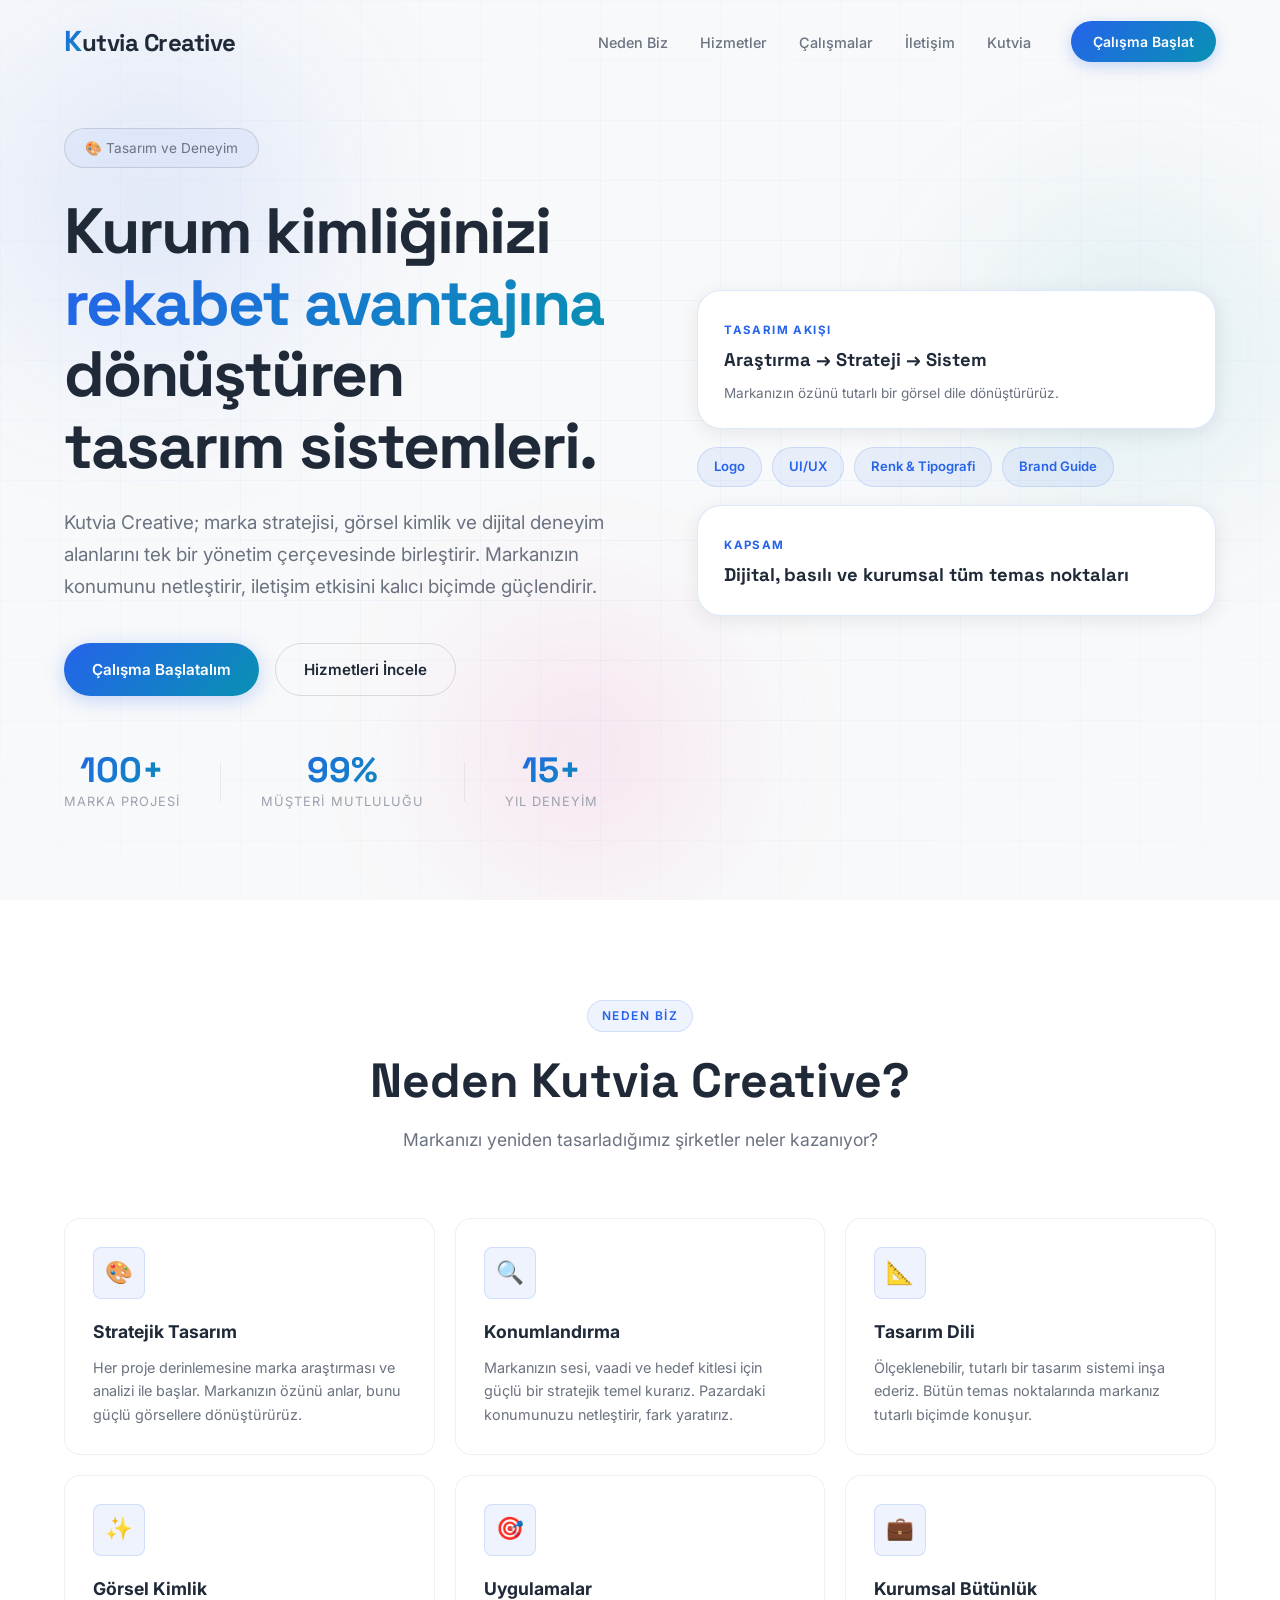
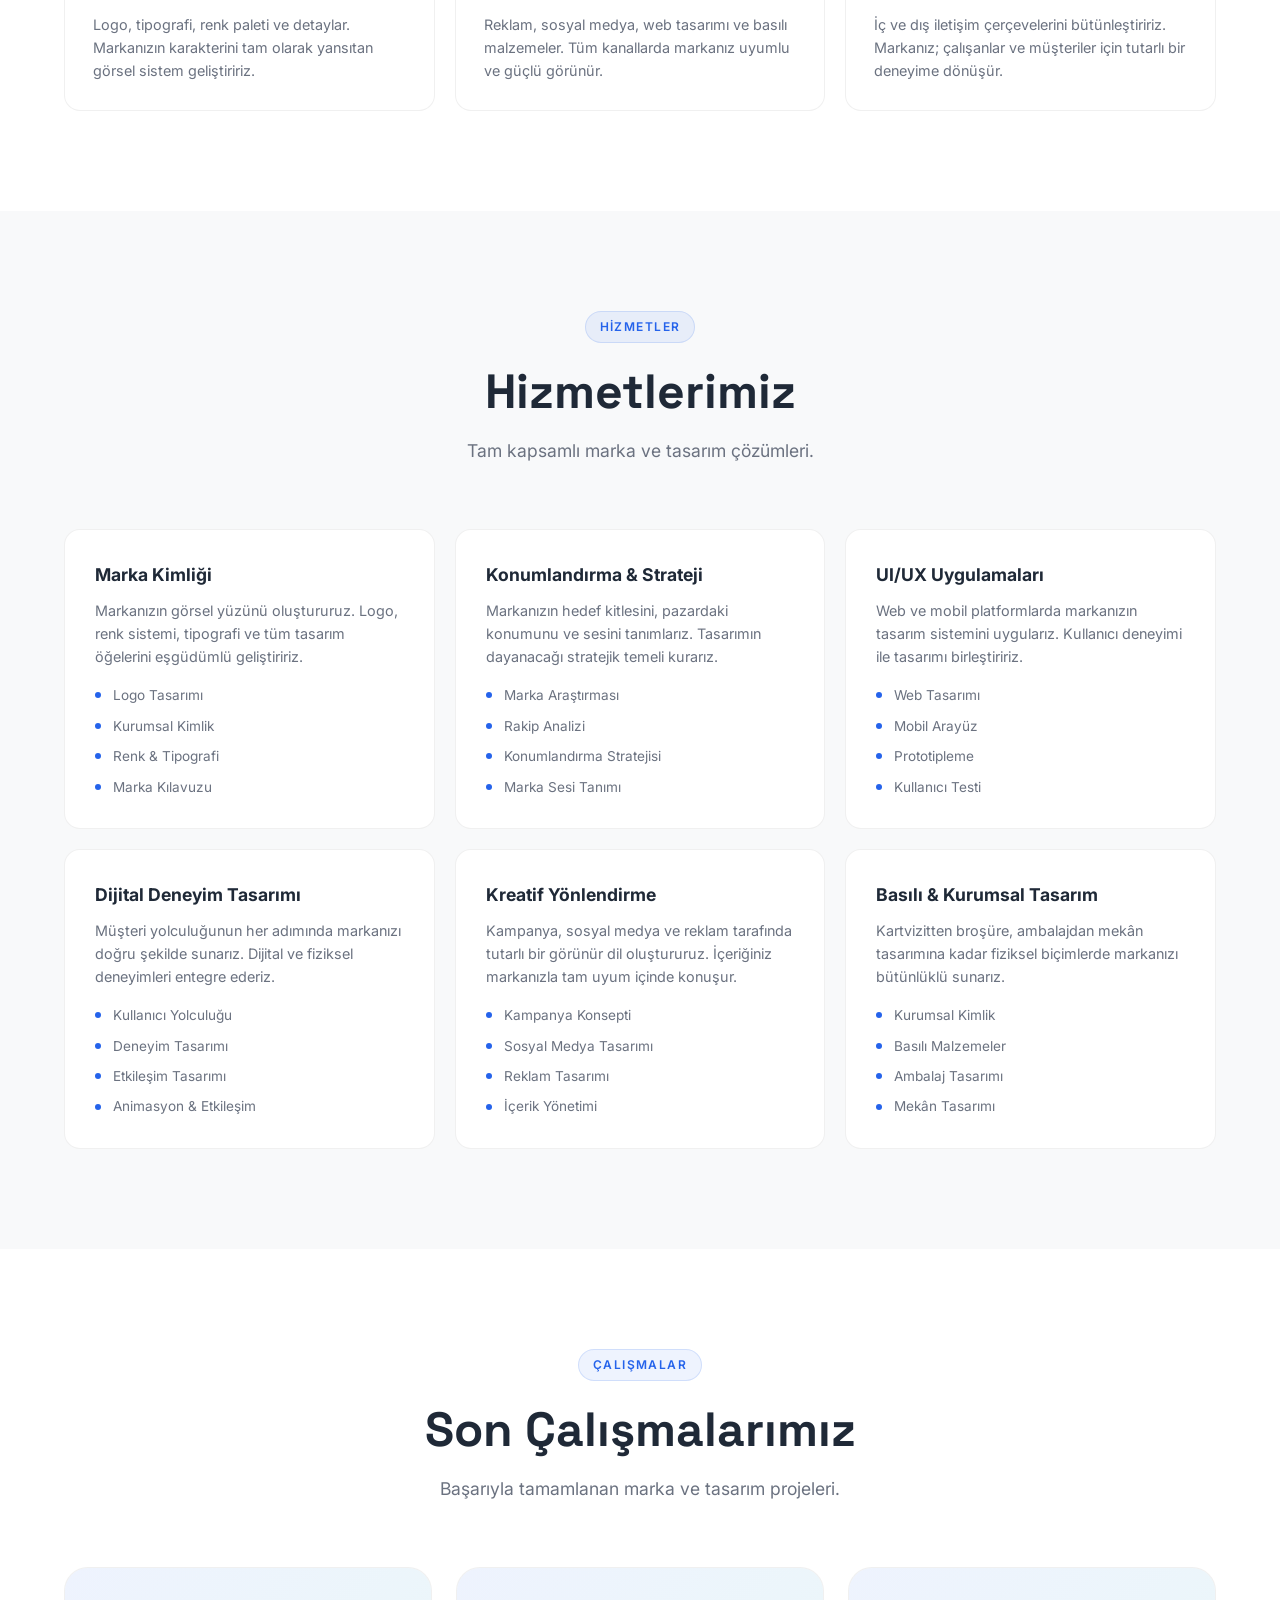
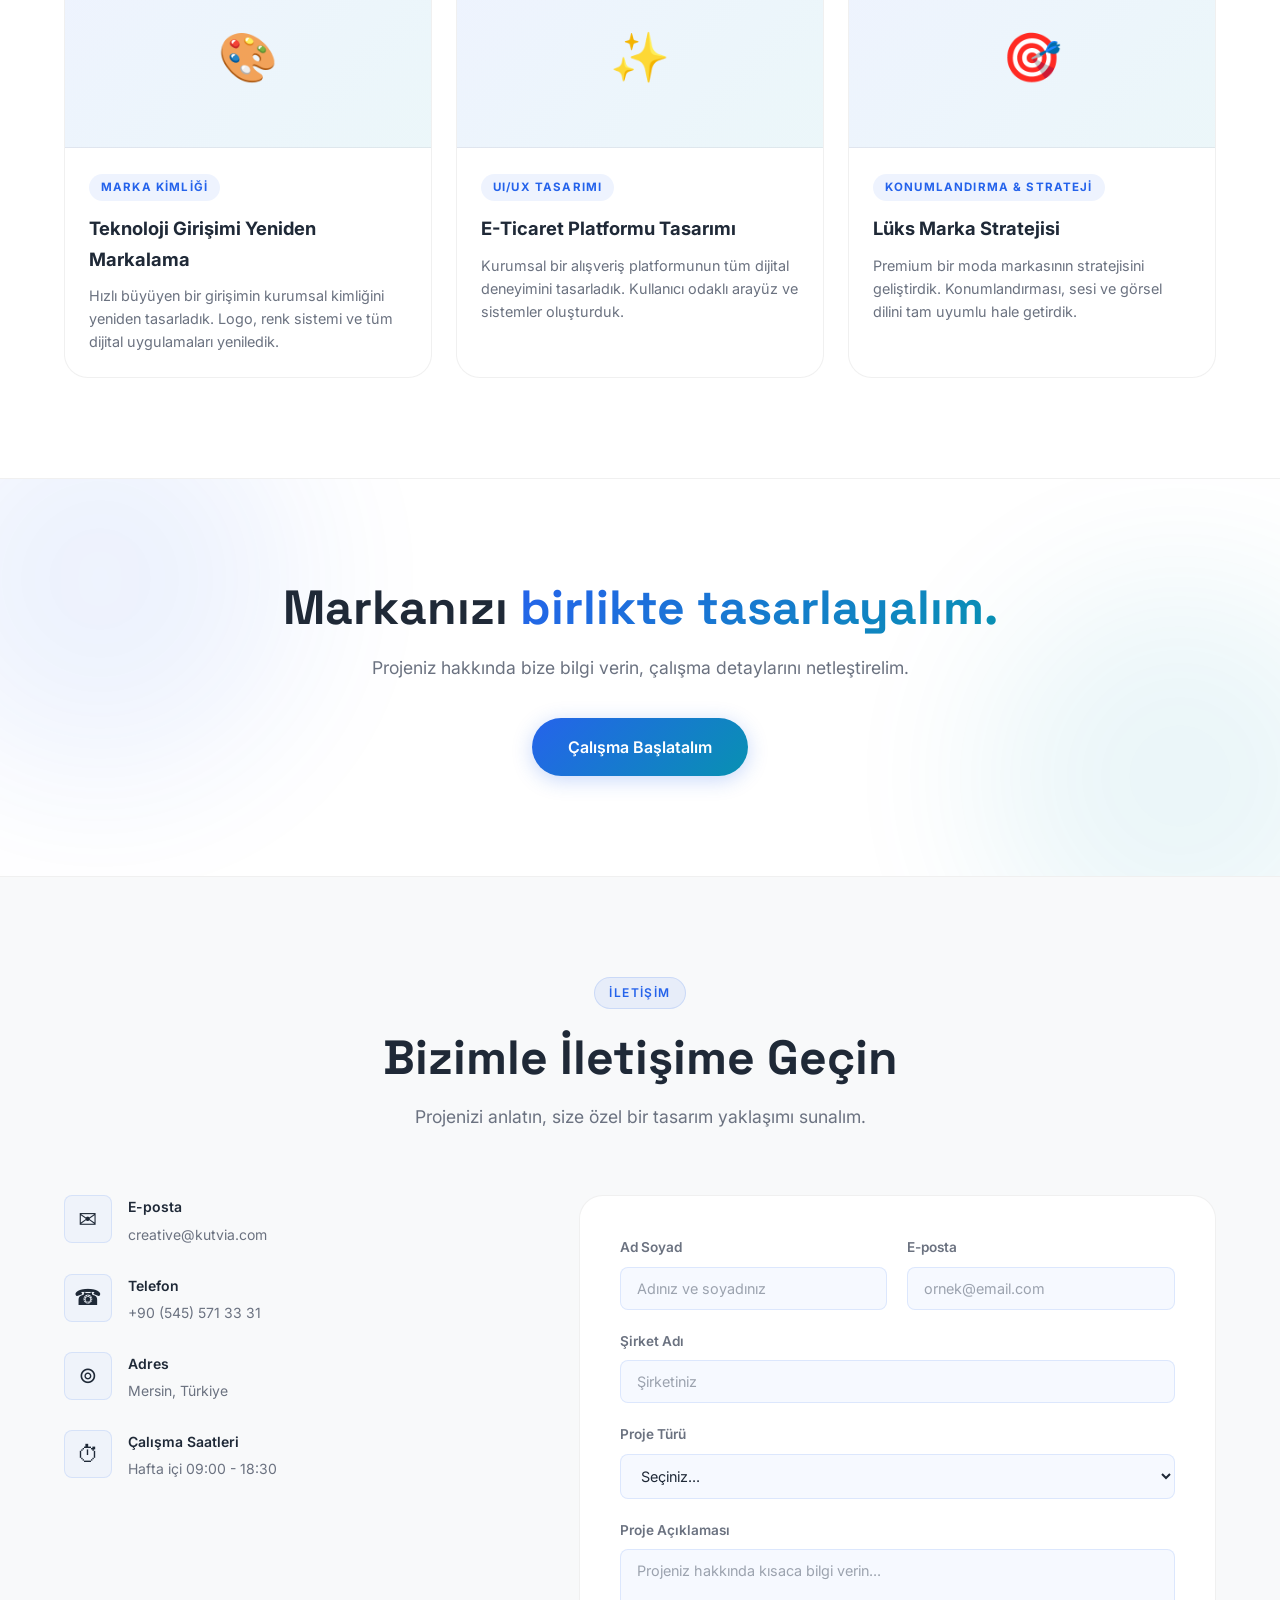
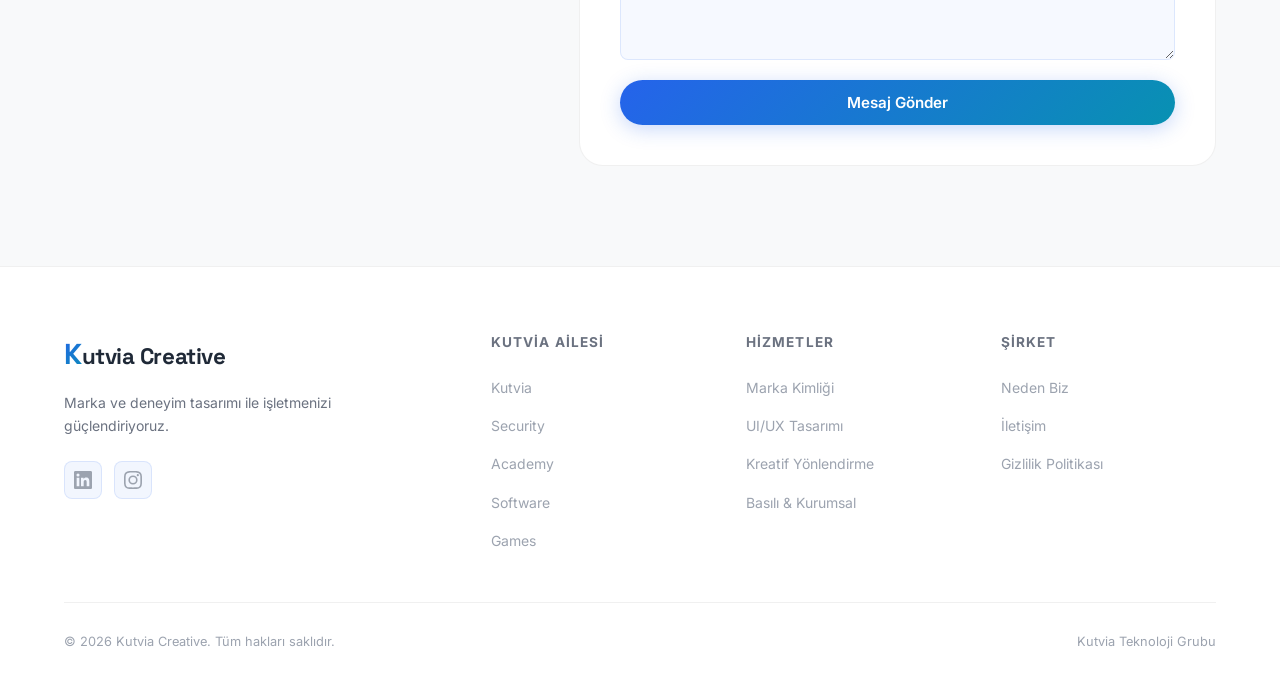
==== commit 085ae50c: "Birleşik tasarım sistemine geçiş + içerik düzeltmeleri + Cloudflare Pages yapılandırması - Tüm marka" ====
--- a/index.html
+++ b/index.html
@@ -1,335 +1,239 @@
-﻿<!DOCTYPE html>
+<!DOCTYPE html>
 <html lang="tr">
 <head>
   <meta charset="UTF-8" />
   <meta name="viewport" content="width=device-width, initial-scale=1.0" />
   <title>Kutvia Creative | Kurumsal Marka ve Deneyim Tasarımı</title>
+  <meta name="description" content="Kutvia Creative; marka kimliği, konumlandırma, UI/UX ve dijital deneyim tasarımını tek bir yönetim çerçevesinde birleştirir. Markanızı rekabet avantajına dönüştürür." />
+  <link rel="canonical" href="https://creative.kutvia.com/" />
+  <meta name="theme-color" content="#F59E0B" />
+  <meta property="og:type" content="website" />
+  <meta property="og:title" content="Kutvia Creative | Kurumsal Marka ve Deneyim Tasarımı" />
+  <meta property="og:description" content="Marka stratejisi, görsel kimlik ve dijital deneyim tek çatı altında." />
+  <meta property="og:url" content="https://creative.kutvia.com/" />
+  <meta name="twitter:card" content="summary_large_image" />
+  <link rel="icon" href="data:image/svg+xml,%3Csvg xmlns='http://www.w3.org/2000/svg' viewBox='0 0 64 64'%3E%3Cdefs%3E%3ClinearGradient id='g' x1='0' y1='0' x2='64' y2='64'%3E%3Cstop stop-color='%23F59E0B'/%3E%3Cstop offset='1' stop-color='%23EC4899'/%3E%3C/linearGradient%3E%3C/defs%3E%3Crect width='64' height='64' rx='16' fill='url(%23g)'/%3E%3Ctext x='32' y='44' font-family='Arial,sans-serif' font-size='38' font-weight='bold' fill='white' text-anchor='middle'%3EK%3C/text%3E%3C/svg%3E" />
   <link rel="preconnect" href="https://fonts.googleapis.com" />
   <link rel="preconnect" href="https://fonts.gstatic.com" crossorigin />
-  <link href="https://fonts.googleapis.com/css2?family=Inter:wght@300;400;500;600;700&family=Space+Mono:wght@400;700&display=swap" rel="stylesheet" />
+  <link href="https://fonts.googleapis.com/css2?family=Inter:wght@300;400;500;600;700;800&family=Space+Grotesk:wght@400;500;600;700&display=swap" rel="stylesheet" />
+  <style>:root { --accent: #F59E0B; --accent-2: #EC4899; --accent-3: #8B5CF6; }</style>
   <link rel="stylesheet" href="assets/css/style.css" />
 </head>
 <body>
-  <!-- Header & Navigation -->
-  <header class="header">
-    <nav class="navbar container">
-      <div class="nav-wrapper">
-        <a href="#" class="logo">Kutvia Creative</a>
-        <button class="hamburger" id="hamburger" aria-label="Menü aç/kapat">
-          <span></span>
-          <span></span>
-          <span></span>
-        </button>
-        <ul class="nav-menu" id="navMenu">
-          <li><a href="#why">Neden Biz</a></li>
-          <li><a href="#services">Hizmetler</a></li>
-          <li><a href="#works">Çalışmalar</a></li>
-          <li><a href="#contact">İletişim</a></li>
-        </ul>
-      </div>
-    </nav>
-  </header>
-
-  <!-- Hero Section -->
+  <nav class="navbar" id="navbar">
+    <div class="nav-container">
+      <a href="#ana" class="nav-logo"><span class="logo-k">K</span>utvia Creative</a>
+      <ul class="nav-links" id="navLinks">
+        <li><a href="#why">Neden Biz</a></li>
+        <li><a href="#services">Hizmetler</a></li>
+        <li><a href="#works">Çalışmalar</a></li>
+        <li><a href="#contact">İletişim</a></li>
+        <li><a href="https://kutvia.com/">Kutvia</a></li>
+      </ul>
+      <a href="#contact" class="nav-cta">Çalışma Başlat</a>
+      <button class="hamburger" id="hamburger" aria-label="Menü" aria-expanded="false" aria-controls="navLinks">
+        <span></span><span></span><span></span>
+      </button>
+    </div>
+  </nav>
+
   <main>
-    <section class="hero">
-      <div class="container">
-        <div class="hero-content">
-          <span class="badge">Kutvia Creative - Tasarım ve Deneyim</span>
-          <h1>Kurum kimliğinizi rekabet avantajına dönüştüren tasarım sistemleri</h1>
-          <p>Kutvia Creative; marka stratejisi, görsel kimlik ve dijital deneyim alanlarını tek bir yönetim çerçevesinde birleştirir. Markanızın konumunu netleştirir, iletişim etkisini kalıcı biçimde güçlendirir.</p>
-          <div class="hero-buttons">
-            <a href="#contact" class="btn btn-primary">Çalışma Başlatalım</a>
-            <a href="#services" class="btn btn-secondary">Hizmetleri İncele</a>
-          </div>
-          <div class="hero-stats">
-            <div class="stat">
-              <span class="stat-number">100+</span>
-              <span class="stat-label">Marka Projesi</span>
-            </div>
-            <div class="stat">
-              <span class="stat-number">99%</span>
-              <span class="stat-label">Müşteri Mutluluğu</span>
-            </div>
-            <div class="stat">
-              <span class="stat-number">15+</span>
-              <span class="stat-label">Yıl Deneyim</span>
-            </div>
-          </div>
-        </div>
-      </div>
-      <div class="hero-visual">
-        <div class="geometric-shape shape-1"></div>
-        <div class="geometric-shape shape-2"></div>
-      </div>
-    </section>
-
-    <!-- Why Section -->
-    <section class="features" id="why">
-      <div class="container">
-        <div class="section-header">
-          <h2>Neden Kutvia Creative?</h2>
-          <p>Markanızı yeniden tasarladığımız şirketler neler kazanıyor</p>
+    <!-- HERO -->
+    <section class="hero" id="ana">
+      <div class="hero-bg">
+        <div class="grid-overlay"></div>
+        <div class="blob blob-1"></div>
+        <div class="blob blob-2"></div>
+        <div class="blob blob-3"></div>
+      </div>
+      <div class="container">
+        <div class="hero-grid">
+          <div class="hero-content reveal">
+            <span class="hero-badge">🎨 Tasarım ve Deneyim</span>
+            <h1 class="hero-title">Kurum kimliğinizi <span class="gradient-text">rekabet avantajına</span> dönüştüren tasarım sistemleri.</h1>
+            <p class="hero-desc">Kutvia Creative; marka stratejisi, görsel kimlik ve dijital deneyim alanlarını tek bir yönetim çerçevesinde birleştirir. Markanızın konumunu netleştirir, iletişim etkisini kalıcı biçimde güçlendirir.</p>
+            <div class="hero-actions">
+              <a href="#contact" class="btn btn-primary">Çalışma Başlatalım</a>
+              <a href="#services" class="btn btn-ghost">Hizmetleri İncele</a>
+            </div>
+            <div class="hero-stats">
+              <div class="stat"><span class="stat-num" data-target="100" data-unit="+">0</span><span class="stat-label">Marka Projesi</span></div>
+              <div class="stat-divider"></div>
+              <div class="stat"><span class="stat-num" data-target="99" data-unit="%">0%</span><span class="stat-label">Müşteri Mutluluğu</span></div>
+              <div class="stat-divider"></div>
+              <div class="stat"><span class="stat-num" data-target="15" data-unit="+">0</span><span class="stat-label">Yıl Deneyim</span></div>
+            </div>
+          </div>
+          <div class="hero-visual reveal" aria-hidden="true">
+            <div class="visual-card">
+              <span class="visual-label">Tasarım Akışı</span>
+              <strong>Araştırma → Strateji → Sistem</strong>
+              <p>Markanızın özünü tutarlı bir görsel dile dönüştürürüz.</p>
+            </div>
+            <div class="visual-grid">
+              <div class="visual-pill">Logo</div>
+              <div class="visual-pill">UI/UX</div>
+              <div class="visual-pill">Renk & Tipografi</div>
+              <div class="visual-pill">Brand Guide</div>
+            </div>
+            <div class="visual-card">
+              <span class="visual-label">Kapsam</span>
+              <strong>Dijital, basılı ve kurumsal tüm temas noktaları</strong>
+            </div>
+          </div>
+        </div>
+      </div>
+    </section>
+
+    <!-- NEDEN BİZ -->
+    <section class="features section" id="why">
+      <div class="container">
+        <div class="section-header reveal">
+          <div class="section-tag">Neden Biz</div>
+          <h2 class="section-title">Neden Kutvia Creative?</h2>
+          <p class="section-subtitle">Markanızı yeniden tasarladığımız şirketler neler kazanıyor?</p>
         </div>
         <div class="features-grid">
-          <article class="feature-card">
-            <div class="feature-icon">🎨</div>
-            <h3>Stratejik Tasarım</h3>
-            <p>Her proje derinlemesine marka araştırması ve analizi ile başlar. Markanızın özünü anlar, bunu güçlü görsellere dönüştürürüz.</p>
-          </article>
-
-          <article class="feature-card">
-            <div class="feature-icon">🔍</div>
-            <h3>Konumlandırma</h3>
-            <p>Markanızın sesi, vaadi ve hedef kitlesi için güçlü bir stratejik temel kurarız. Pazar içinde konumunuzu netleştirir, diferansiyel avantaj sağlarız.</p>
-          </article>
-
-          <article class="feature-card">
-            <div class="feature-icon">📐</div>
-            <h3>Tasarım Dili</h3>
-            <p>Ölçeklenebilir, tutarlı bir tasarım sistemi inşa ederiz. Bütün dokunma noktalarında markanız konsistent biçimde konuşur.</p>
-          </article>
-
-          <article class="feature-card">
-            <div class="feature-icon">✨</div>
-            <h3>Görsel Kimlik</h3>
-            <p>Logo, tipografi, renk paleti, detaylar. Markanızın karakterini tam olarak yansıtan görsel sistem geliştiririz.</p>
-          </article>
-
-          <article class="feature-card">
-            <div class="feature-icon">🎯</div>
-            <h3>Uygulamalar</h3>
-            <p>Reklam, sosyal medya, web tasarımı, basılı malzemeler. Tüm kanallarında markanız uyumlu, güçlü görünür.</p>
-          </article>
-
-          <article class="feature-card">
-            <div class="feature-icon">💼</div>
-            <h3>Kurumsal Bütünlük</h3>
-            <p>İç ve dış iletişim çerçevelerini bütünleştiririz. Markanız, çalışanlarınız ve müşterileriniz için tutarlı bir deneyim olur.</p>
-          </article>
-        </div>
-      </div>
-    </section>
-
-    <!-- Services Section -->
-    <section class="services" id="services">
-      <div class="container">
-        <div class="section-header">
-          <h2>Hizmetlerimiz</h2>
-          <p>Tam kapsamlı marka ve tasarım çözümleri</p>
+          <article class="feature-card reveal"><div class="feature-icon">🎨</div><h3>Stratejik Tasarım</h3><p>Her proje derinlemesine marka araştırması ve analizi ile başlar. Markanızın özünü anlar, bunu güçlü görsellere dönüştürürüz.</p></article>
+          <article class="feature-card reveal"><div class="feature-icon">🔍</div><h3>Konumlandırma</h3><p>Markanızın sesi, vaadi ve hedef kitlesi için güçlü bir stratejik temel kurarız. Pazardaki konumunuzu netleştirir, fark yaratırız.</p></article>
+          <article class="feature-card reveal"><div class="feature-icon">📐</div><h3>Tasarım Dili</h3><p>Ölçeklenebilir, tutarlı bir tasarım sistemi inşa ederiz. Bütün temas noktalarında markanız tutarlı biçimde konuşur.</p></article>
+          <article class="feature-card reveal"><div class="feature-icon">✨</div><h3>Görsel Kimlik</h3><p>Logo, tipografi, renk paleti ve detaylar. Markanızın karakterini tam olarak yansıtan görsel sistem geliştiririz.</p></article>
+          <article class="feature-card reveal"><div class="feature-icon">🎯</div><h3>Uygulamalar</h3><p>Reklam, sosyal medya, web tasarımı ve basılı malzemeler. Tüm kanallarda markanız uyumlu ve güçlü görünür.</p></article>
+          <article class="feature-card reveal"><div class="feature-icon">💼</div><h3>Kurumsal Bütünlük</h3><p>İç ve dış iletişim çerçevelerini bütünleştiririz. Markanız; çalışanlar ve müşteriler için tutarlı bir deneyime dönüşür.</p></article>
+        </div>
+      </div>
+    </section>
+
+    <!-- HİZMETLER -->
+    <section class="services section" id="services">
+      <div class="container">
+        <div class="section-header reveal">
+          <div class="section-tag">Hizmetler</div>
+          <h2 class="section-title">Hizmetlerimiz</h2>
+          <p class="section-subtitle">Tam kapsamlı marka ve tasarım çözümleri.</p>
         </div>
         <div class="services-grid">
-          <div class="service-item">
-            <h3>Marka Kimliği</h3>
-            <p>Markanızın vizüel yüzünü oluşturuyoruz. Logo, renk sistemi, tipografi ve tüm tasarım öğelerini eşgüdümlü biçimde geliştiririz.</p>
-            <ul class="tech-list">
-              <li>Logo Tasarımı</li>
-              <li>Kalentery Sistemi</li>
-              <li>Renk & Tipografi</li>
-              <li>Brand Guidelines</li>
-            </ul>
-          </div>
-
-          <div class="service-item">
-            <h3>Konumlandırma & Strateji</h3>
-            <p>Markanızın hedef kitleyi, pazardaki konumu ve sesi tanımlarız. Stratejik bir temel oluştururuz ki tasarım bu temele dayansın.</p>
-            <ul class="tech-list">
-              <li>Marka Araştırması</li>
-              <li>Kompetitor Analizi</li>
-              <li>Positioning Stratejisi</li>
-              <li>Marka Sesi Tanımı</li>
-            </ul>
-          </div>
-
-          <div class="service-item">
-            <h3>UI/UX Uygulamaları</h3>
-            <p>Web ve mobil platformlarda markanızın tasarım sistemini uygularız. Kullanıcı deneyimi ile tasarım birlikteliğini sağlarız.</p>
-            <ul class="tech-list">
-              <li>Web Tasarımı</li>
-              <li>Mobil Arayüzü</li>
-              <li>Prototyping</li>
-              <li>Kullanıcı Testi</li>
-            </ul>
-          </div>
-
-          <div class="service-item">
-            <h3>Dijital Deneyim Tasarımı</h3>
-            <p>Müşteri yolculuğunun her adımında markanızı doğru şekilde sunuyoruz. Dijital ve fiziksel deneyimleri entegre ederiz.</p>
-            <ul class="tech-list">
-              <li>User Journey Mapping</li>
-              <li>Deneyim Tasarımı</li>
-              <li>Interaksiyon Tasarımı</li>
-              <li>Animasyon & Etkileşim</li>
-            </ul>
-          </div>
-
-          <div class="service-item">
-            <h3>Kreatif Yönlendirme</h3>
-            <p>Kampanya, sosyal medya ve reklam tarafında tutarlı bir görünür dil oluştururuz. İçeriğiniz markanızla tam uyum içinde konuşur.</p>
-            <ul class="tech-list">
-              <li>Kampanya Konsepti</li>
-              <li>Sosyal Medya Tasarımı</li>
-              <li>Reklam Tasarımı</li>
-              <li>İçerik Yönetimi</li>
-            </ul>
-          </div>
-
-          <div class="service-item">
-            <h3>Basılı & Kurumsal Tasarım</h3>
-            <p>Karttan broşüre, ambalajdan çevre tasarımına kadar. Fiziksel biçimlerde markanızı bütünlüklü sunuyoruz.</p>
-            <ul class="tech-list">
-              <li>Kurumsal Kimlik</li>
-              <li>Basılı Malzemeler</li>
-              <li>Paketaj Tasarımı</li>
-              <li>Çevre Tasarımı</li>
-            </ul>
-          </div>
-        </div>
-      </div>
-    </section>
-
-    <!-- Works Section -->
-    <section class="portfolio" id="works">
-      <div class="container">
-        <div class="section-header">
-          <h2>Son Çalışmalarımız</h2>
-          <p>Başarıyla tamamlanan marka ve tasarım projeleri</p>
+          <article class="service-item reveal"><h3>Marka Kimliği</h3><p>Markanızın görsel yüzünü oluştururuz. Logo, renk sistemi, tipografi ve tüm tasarım öğelerini eşgüdümlü geliştiririz.</p><ul class="tech-list"><li>Logo Tasarımı</li><li>Kurumsal Kimlik</li><li>Renk & Tipografi</li><li>Marka Kılavuzu</li></ul></article>
+          <article class="service-item reveal"><h3>Konumlandırma & Strateji</h3><p>Markanızın hedef kitlesini, pazardaki konumunu ve sesini tanımlarız. Tasarımın dayanacağı stratejik temeli kurarız.</p><ul class="tech-list"><li>Marka Araştırması</li><li>Rakip Analizi</li><li>Konumlandırma Stratejisi</li><li>Marka Sesi Tanımı</li></ul></article>
+          <article class="service-item reveal"><h3>UI/UX Uygulamaları</h3><p>Web ve mobil platformlarda markanızın tasarım sistemini uygularız. Kullanıcı deneyimi ile tasarımı birleştiririz.</p><ul class="tech-list"><li>Web Tasarımı</li><li>Mobil Arayüz</li><li>Prototipleme</li><li>Kullanıcı Testi</li></ul></article>
+          <article class="service-item reveal"><h3>Dijital Deneyim Tasarımı</h3><p>Müşteri yolculuğunun her adımında markanızı doğru şekilde sunarız. Dijital ve fiziksel deneyimleri entegre ederiz.</p><ul class="tech-list"><li>Kullanıcı Yolculuğu</li><li>Deneyim Tasarımı</li><li>Etkileşim Tasarımı</li><li>Animasyon & Etkileşim</li></ul></article>
+          <article class="service-item reveal"><h3>Kreatif Yönlendirme</h3><p>Kampanya, sosyal medya ve reklam tarafında tutarlı bir görünür dil oluştururuz. İçeriğiniz markanızla tam uyum içinde konuşur.</p><ul class="tech-list"><li>Kampanya Konsepti</li><li>Sosyal Medya Tasarımı</li><li>Reklam Tasarımı</li><li>İçerik Yönetimi</li></ul></article>
+          <article class="service-item reveal"><h3>Basılı & Kurumsal Tasarım</h3><p>Kartvizitten broşüre, ambalajdan mekân tasarımına kadar fiziksel biçimlerde markanızı bütünlüklü sunarız.</p><ul class="tech-list"><li>Kurumsal Kimlik</li><li>Basılı Malzemeler</li><li>Ambalaj Tasarımı</li><li>Mekân Tasarımı</li></ul></article>
+        </div>
+      </div>
+    </section>
+
+    <!-- ÇALIŞMALAR -->
+    <section class="portfolio section" id="works">
+      <div class="container">
+        <div class="section-header reveal">
+          <div class="section-tag">Çalışmalar</div>
+          <h2 class="section-title">Son Çalışmalarımız</h2>
+          <p class="section-subtitle">Başarıyla tamamlanan marka ve tasarım projeleri.</p>
         </div>
         <div class="portfolio-grid">
-          <article class="portfolio-card">
-            <div class="portfolio-image">
-              <div class="image-placeholder">🎨</div>
-            </div>
-            <div class="portfolio-content">
-              <span class="portfolio-tag">Marka Kimliği</span>
-              <h3>Teknoloji Startup'ı Rebranding</h3>
-              <p>Hızlı büyüyen bir startup'ın kurumsal kimliğini yeniden tasarladı. Logo, renk sistemi ve tüm dijital uygulamaları yeniledik.</p>
-            </div>
-          </article>
-
-          <article class="portfolio-card">
-            <div class="portfolio-image">
-              <div class="image-placeholder">✨</div>
-            </div>
-            <div class="portfolio-content">
-              <span class="portfolio-tag">UI/UX Tasarımı</span>
-              <h3>E-Ticaret Platformu Tasarımı</h3>
-              <p>Kurumsal bir alışveriş platformunun tüm dijital deneyimini tasarladık. Kullanıcı-odaklı arayüz ve sistemler oluşturduk.</p>
-            </div>
-          </article>
-
-          <article class="portfolio-card">
-            <div class="portfolio-image">
-              <div class="image-placeholder">🎯</div>
-            </div>
-            <div class="portfolio-content">
-              <span class="portfolio-tag">Konumlandırma & Strateji</span>
-              <h3>Lüks Marka Stratejisi</h3>
-              <p>Premium bir moda markasının stratejisini geliştirdik. Konumlandırması, sesi ve görsel dili tam sentezlemesini sağladık.</p>
-            </div>
-          </article>
-        </div>
-      </div>
-    </section>
-
-    <!-- Contact Section -->
-    <section class="contact" id="contact">
-      <div class="container">
-        <div class="section-header">
-          <h2>Markanızı Birlikte Tasarlayalım</h2>
-          <p>Projeniz hakkında bize bilgi verin, çalışma detaylarını konuşalım</p>
-        </div>
-        <div class="contact-wrapper">
-          <div class="contact-info">
-            <div class="info-item">
-              <h4>Adres</h4>
-              <p>İstanbul, Türkiye</p>
-            </div>
-            <div class="info-item">
-              <h4>E-posta</h4>
-              <a href="mailto:hello@kutvia-creative.com">hello@kutvia-creative.com</a>
-            </div>
-            <div class="info-item">
-              <h4>Telefon</h4>
-              <a href="tel:+902120000000">+90 (212) 000 00 00</a>
-            </div>
-            <div class="info-item">
-              <h4>Çalışma Saatleri</h4>
-              <p>Pazartesi - Cuma: 09:00 - 18:30<br>Cumartesi - Pazar: Kapalı</p>
-            </div>
-          </div>
-
-          <form class="contact-form" action="#" method="post">
+          <article class="portfolio-card reveal"><div class="portfolio-image"><div class="image-placeholder">🎨</div></div><div class="portfolio-content"><span class="portfolio-tag">Marka Kimliği</span><h3>Teknoloji Girişimi Yeniden Markalama</h3><p>Hızlı büyüyen bir girişimin kurumsal kimliğini yeniden tasarladık. Logo, renk sistemi ve tüm dijital uygulamaları yeniledik.</p></div></article>
+          <article class="portfolio-card reveal"><div class="portfolio-image"><div class="image-placeholder">✨</div></div><div class="portfolio-content"><span class="portfolio-tag">UI/UX Tasarımı</span><h3>E-Ticaret Platformu Tasarımı</h3><p>Kurumsal bir alışveriş platformunun tüm dijital deneyimini tasarladık. Kullanıcı odaklı arayüz ve sistemler oluşturduk.</p></div></article>
+          <article class="portfolio-card reveal"><div class="portfolio-image"><div class="image-placeholder">🎯</div></div><div class="portfolio-content"><span class="portfolio-tag">Konumlandırma & Strateji</span><h3>Lüks Marka Stratejisi</h3><p>Premium bir moda markasının stratejisini geliştirdik. Konumlandırması, sesi ve görsel dilini tam uyumlu hale getirdik.</p></div></article>
+        </div>
+      </div>
+    </section>
+
+    <!-- CTA -->
+    <section class="cta-banner">
+      <div class="container">
+        <div class="cta-inner">
+          <h2>Markanızı <span class="gradient-text">birlikte tasarlayalım.</span></h2>
+          <p>Projeniz hakkında bize bilgi verin, çalışma detaylarını netleştirelim.</p>
+          <a href="#contact" class="btn btn-primary btn-lg">Çalışma Başlatalım</a>
+        </div>
+      </div>
+      <div class="cta-blobs"><div class="cta-blob cta-blob-1"></div><div class="cta-blob cta-blob-2"></div></div>
+    </section>
+
+    <!-- İLETİŞİM -->
+    <section class="contact section" id="contact">
+      <div class="container">
+        <div class="section-header reveal">
+          <div class="section-tag">İletişim</div>
+          <h2 class="section-title">Bizimle İletişime Geçin</h2>
+          <p class="section-subtitle">Projenizi anlatın, size özel bir tasarım yaklaşımı sunalım.</p>
+        </div>
+        <div class="contact-grid">
+          <div class="contact-info reveal">
+            <div class="contact-item"><div class="contact-icon">✉</div><div><h4>E-posta</h4><p><a href="mailto:creative@kutvia.com">creative@kutvia.com</a></p></div></div>
+            <div class="contact-item"><div class="contact-icon">☎</div><div><h4>Telefon</h4><p><a href="tel:+905455713331">+90 (545) 571 33 31</a></p></div></div>
+            <div class="contact-item"><div class="contact-icon">⊚</div><div><h4>Adres</h4><p>Mersin, Türkiye</p></div></div>
+            <div class="contact-item"><div class="contact-icon">⏱</div><div><h4>Çalışma Saatleri</h4><p>Hafta içi 09:00 - 18:30</p></div></div>
+          </div>
+          <form class="contact-form reveal" id="contactForm">
+            <div class="form-row">
+              <div class="form-group"><label for="name">Ad Soyad</label><input type="text" id="name" name="name" placeholder="Adınız ve soyadınız" required /></div>
+              <div class="form-group"><label for="email">E-posta</label><input type="email" id="email" name="email" placeholder="ornek@email.com" required /></div>
+            </div>
+            <div class="form-group"><label for="company">Şirket Adı</label><input type="text" id="company" name="company" placeholder="Şirketiniz" /></div>
             <div class="form-group">
-              <label for="name">Ad Soyad *</label>
-              <input type="text" id="name" name="name" required>
-            </div>
-
-            <div class="form-group">
-              <label for="email">E-posta *</label>
-              <input type="email" id="email" name="email" required>
-            </div>
-
-            <div class="form-group">
-              <label for="company">Şirket Adı</label>
-              <input type="text" id="company" name="company">
-            </div>
-
-            <div class="form-group">
-              <label for="project-type">Proje Türü *</label>
+              <label for="project-type">Proje Türü</label>
               <select id="project-type" name="project-type" required>
-                <option value="">Seçin...</option>
+                <option value="">Seçiniz...</option>
                 <option value="branding">Marka Kimliği</option>
                 <option value="strategy">Konumlandırma & Strateji</option>
                 <option value="ui-ux">UI/UX Tasarımı</option>
                 <option value="digital">Dijital Deneyim</option>
                 <option value="creative">Kreatif Yönlendirme</option>
                 <option value="print">Basılı & Kurumsal</option>
-                <option value="other">Diğer</option>
               </select>
             </div>
-
-            <div class="form-group">
-              <label for="message">Proje Açıklaması *</label>
-              <textarea id="message" name="message" rows="5" required></textarea>
-            </div>
-
-            <button type="submit" class="btn btn-primary">Gönder</button>
+            <div class="form-group"><label for="message">Proje Açıklaması</label><textarea id="message" name="message" rows="5" placeholder="Projeniz hakkında kısaca bilgi verin..." required></textarea></div>
+            <button type="submit" class="btn btn-primary btn-full"><span>Mesaj Gönder</span></button>
           </form>
         </div>
       </div>
     </section>
   </main>
 
-  <!-- Footer -->
   <footer class="footer">
     <div class="container">
-      <div class="footer-content">
-        <div class="footer-section">
-          <h4>Kutvia Creative</h4>
+      <div class="footer-grid">
+        <div class="footer-brand">
+          <a href="#ana" class="nav-logo footer-logo"><span class="logo-k">K</span>utvia Creative</a>
           <p>Marka ve deneyim tasarımı ile işletmenizi güçlendiriyoruz.</p>
-          <p style="font-size: 0.85rem; margin-top: 12px; color: rgba(255, 255, 255, 0.5);">Kutvia'nın Yaratıcı Tasarım Alt Markası</p>
-        </div>
-        <div class="footer-links">
-          <h4>Bağlantılar</h4>
+          <div class="footer-socials">
+            <a href="#" aria-label="LinkedIn" class="social-link"><svg width="18" height="18" fill="currentColor" viewBox="0 0 24 24"><path d="M20.447 20.452h-3.554v-5.569c0-1.328-.027-3.037-1.852-3.037-1.853 0-2.136 1.445-2.136 2.939v5.667H9.351V9h3.414v1.561h.046c.477-.9 1.637-1.85 3.37-1.85 3.601 0 4.267 2.37 4.267 5.455v6.286zM5.337 7.433a2.062 2.062 0 01-2.063-2.065 2.064 2.064 0 112.063 2.065zm1.782 13.019H3.555V9h3.564v11.452zM22.225 0H1.771C.792 0 0 .774 0 1.729v20.542C0 23.227.792 24 1.771 24h20.451C23.2 24 24 23.227 24 22.271V1.729C24 .774 23.2 0 22.222 0h.003z"/></svg></a>
+            <a href="#" aria-label="Instagram" class="social-link"><svg width="18" height="18" fill="currentColor" viewBox="0 0 24 24"><path d="M12 2.163c3.204 0 3.584.012 4.85.07 3.252.148 4.771 1.691 4.919 4.919.058 1.265.069 1.645.069 4.849 0 3.205-.012 3.584-.069 4.849-.149 3.225-1.664 4.771-4.919 4.919-1.266.058-1.644.07-4.85.07-3.204 0-3.584-.012-4.849-.07-3.26-.149-4.771-1.699-4.919-4.92-.058-1.265-.07-1.644-.07-4.849 0-3.204.013-3.583.07-4.849.149-3.227 1.664-4.771 4.919-4.919 1.266-.057 1.645-.069 4.849-.069zM12 0C8.741 0 8.333.014 7.053.072 2.695.272.273 2.69.073 7.052.014 8.333 0 8.741 0 12c0 3.259.014 3.668.072 4.948.2 4.358 2.618 6.78 6.98 6.98C8.333 23.986 8.741 24 12 24c3.259 0 3.668-.014 4.948-.072 4.354-.2 6.782-2.618 6.979-6.98.059-1.28.073-1.689.073-4.948 0-3.259-.014-3.667-.072-4.947-.196-4.354-2.617-6.78-6.979-6.98C15.668.014 15.259 0 12 0zm0 5.838a6.162 6.162 0 100 12.324 6.162 6.162 0 000-12.324zM12 16a4 4 0 110-8 4 4 0 010 8zm6.406-11.845a1.44 1.44 0 100 2.881 1.44 1.44 0 000-2.881z"/></svg></a>
+          </div>
+        </div>
+        <div class="footer-col">
+          <h5>Kutvia Ailesi</h5>
+          <ul>
+            <li><a href="https://kutvia.com/">Kutvia</a></li>
+            <li><a href="https://security.kutvia.com/">Security</a></li>
+            <li><a href="https://academy.kutvia.com/">Academy</a></li>
+            <li><a href="https://software.kutvia.com/">Software</a></li>
+            <li><a href="https://games.kutvia.com/">Games</a></li>
+          </ul>
+        </div>
+        <div class="footer-col">
+          <h5>Hizmetler</h5>
+          <ul>
+            <li><a href="#services">Marka Kimliği</a></li>
+            <li><a href="#services">UI/UX Tasarımı</a></li>
+            <li><a href="#services">Kreatif Yönlendirme</a></li>
+            <li><a href="#services">Basılı & Kurumsal</a></li>
+          </ul>
+        </div>
+        <div class="footer-col">
+          <h5>Şirket</h5>
           <ul>
             <li><a href="#why">Neden Biz</a></li>
-            <li><a href="#services">Hizmetler</a></li>
-            <li><a href="#works">Çalışmalar</a></li>
             <li><a href="#contact">İletişim</a></li>
+            <li><a href="#">Gizlilik Politikası</a></li>
           </ul>
         </div>
-        <div class="footer-social">
-          <h4>Bizi Takip Edin</h4>
-          <div class="social-links">
-            <a href="#" aria-label="LinkedIn">LinkedIn</a>
-            <a href="#" aria-label="Instagram">Instagram</a>
-            <a href="#" aria-label="Twitter">Twitter</a>
-          </div>
-        </div>
       </div>
       <div class="footer-bottom">
-        <p>&copy; 2026 Kutvia Creative. Tüm hakları saklıdır. | <a href="#">Gizlilik Politikası</a></p>
+        <p>© 2026 Kutvia Creative. Tüm hakları saklıdır.</p>
+        <p>Kutvia Teknoloji Grubu</p>
       </div>
     </div>
   </footer>
--- a/assets/css/style.css
+++ b/assets/css/style.css
@@ -1,704 +1,673 @@
-﻿* { 
-  box-sizing: border-box; 
-  margin: 0; 
-  padding: 0; 
-}
+/* ============================================================
+   KUTVIA — Birleşik Tasarım Sistemi (tüm markalar)
+   Marka rengi: index.html içinde :root { --accent; --accent-2 }
+   ============================================================ */
+
+*, *::before, *::after { box-sizing: border-box; margin: 0; padding: 0; }
 
 :root {
-  --primary: #1a1a1a;
-  --secondary: #f5f5f5;
-  --accent: #0066ff;
-  --text-dark: #1a1a1a;
-  --text-light: #666666;
-  --border: #e5e5e5;
-  --shadow-sm: 0 2px 8px rgba(0, 0, 0, 0.04);
-  --shadow-md: 0 4px 16px rgba(0, 0, 0, 0.08);
-  --shadow-lg: 0 12px 32px rgba(0, 0, 0, 0.12);
-}
-
-html {
-  scroll-behavior: smooth;
-}
+  /* Tema rengi (her site index.html'de override eder) */
+  --accent:    #2563EB;
+  --accent-2:  #0891B2;
+  --accent-3:  #EC4899;
+
+  /* Yüzeyler */
+  --bg-dark:       #F8F9FA;
+  --bg-card:       #FFFFFF;
+  --bg-card-hover: #F3F4F6;
+  --border:        rgba(0,0,0,0.06);
+  --border-hover:  rgba(0,0,0,0.12);
+
+  --text-primary:  #1F2937;
+  --text-secondary:#6B7280;
+  --text-muted:    #9CA3AF;
+
+  /* Marka renkleri (ana sayfadaki marka kartları için) */
+  --security-color: #DC2626;
+  --creative-color: #F59E0B;
+  --academy-color:  #10B981;
+  --software-color: #2563EB;
+  --games-color:    #8B5CF6;
+
+  --gradient-main: linear-gradient(135deg, var(--accent) 0%, var(--accent-2) 100%);
+
+  /* accent tonları */
+  --accent-04: color-mix(in srgb, var(--accent) 4%, transparent);
+  --accent-06: color-mix(in srgb, var(--accent) 6%, transparent);
+  --accent-08: color-mix(in srgb, var(--accent) 8%, transparent);
+  --accent-12: color-mix(in srgb, var(--accent) 12%, transparent);
+  --accent-15: color-mix(in srgb, var(--accent) 15%, transparent);
+  --accent-20: color-mix(in srgb, var(--accent) 20%, transparent);
+  --accent-25: color-mix(in srgb, var(--accent) 25%, transparent);
+
+  --radius-sm:  8px;
+  --radius-md:  16px;
+  --radius-lg:  24px;
+  --radius-xl:  32px;
+  --shadow-card: 0 4px 20px rgba(0,0,0,0.08);
+  --transition: 0.3s cubic-bezier(.4,0,.2,1);
+}
+
+html { scroll-behavior: smooth; }
+html, body { max-width: 100%; overflow-x: hidden; }
 
 body {
-  font-family: "Inter", -apple-system, BlinkMacSystemFont, "Segoe UI", sans-serif;
-  line-height: 1.6;
-  color: var(--text-dark);
-  background: #ffffff;
-}
-
-.container {
-  width: min(1200px, 95%);
+  font-family: 'Inter', system-ui, sans-serif;
+  background: var(--bg-dark);
+  color: var(--text-primary);
+  line-height: 1.65;
+}
+body.menu-open { overflow: hidden; }
+
+a { color: inherit; text-decoration: none; }
+img { display: block; max-width: 100%; }
+ul { list-style: none; }
+button { cursor: pointer; border: none; background: none; font-family: inherit; }
+
+h1, h2, h3, h4, h5, h6, p, a, li, span { overflow-wrap: anywhere; word-break: normal; }
+
+/* ── Utility ── */
+.container { max-width: 1200px; margin: 0 auto; padding: 0 24px; }
+.section   { padding: 100px 0; }
+.section-soft { background: var(--bg-dark); }
+section, .container, .hero-content { min-width: 0; }
+
+.gradient-text {
+  background: var(--gradient-main);
+  -webkit-background-clip: text;
+  -webkit-text-fill-color: transparent;
+  background-clip: text;
+}
+.section-tag, .badge {
+  display: inline-block;
+  font-size: .75rem;
+  font-weight: 600;
+  letter-spacing: .12em;
+  text-transform: uppercase;
+  color: var(--accent);
+  background: var(--accent-08);
+  border: 1px solid var(--accent-15);
+  border-radius: 100px;
+  padding: 5px 14px;
+  margin-bottom: 20px;
+}
+.section-header { text-align: center; margin-bottom: 64px; }
+.section-header-left { text-align: left; }
+.section-header h2, .section-title {
+  font-family: 'Space Grotesk', sans-serif;
+  font-size: clamp(2rem, 4vw, 3rem);
+  font-weight: 700;
+  line-height: 1.2;
+  margin-bottom: 16px;
+}
+.section-header p, .section-subtitle {
+  color: var(--text-secondary);
+  font-size: 1.1rem;
+  max-width: 600px;
   margin: 0 auto;
-  padding: 0 20px;
-}
-
-/* Header */
-.header {
-  position: sticky;
-  top: 0;
-  z-index: 100;
-  background: #ffffff;
+}
+.section-header-left p { margin: 0; }
+.section-desc { color: var(--text-secondary); font-size: 1.05rem; margin-bottom: 16px; }
+
+/* ── Buttons ── */
+.btn {
+  display: inline-flex;
+  align-items: center;
+  gap: 8px;
+  padding: 13px 28px;
+  border-radius: 100px;
+  font-size: .95rem;
+  font-weight: 600;
+  transition: var(--transition);
+  position: relative;
+  overflow: hidden;
+}
+.btn-primary {
+  background: var(--gradient-main);
+  color: #fff;
+  box-shadow: 0 4px 20px var(--accent-25);
+}
+.btn-primary:hover { transform: translateY(-2px); box-shadow: 0 8px 32px var(--accent-25); }
+.btn-ghost, .btn-secondary {
+  color: var(--text-primary);
+  border: 1px solid var(--border-hover);
+}
+.btn-ghost:hover, .btn-secondary:hover { background: var(--accent-06); transform: translateY(-2px); }
+.btn-lg { padding: 16px 36px; font-size: 1rem; }
+.btn-full { width: 100%; justify-content: center; }
+
+/* ── Scrollbar ── */
+::-webkit-scrollbar { width: 6px; }
+::-webkit-scrollbar-track { background: var(--bg-dark); }
+::-webkit-scrollbar-thumb { background: color-mix(in srgb, var(--accent) 35%, transparent); border-radius: 3px; }
+
+/* ============================================================ NAVBAR */
+.navbar, .header {
+  position: fixed;
+  top: 0; left: 0; right: 0;
+  z-index: 1000;
+  padding: 18px 0;
+  transition: var(--transition);
+}
+.navbar.scrolled, .header.scrolled {
+  background: rgba(255,255,255,.95);
+  backdrop-filter: blur(20px);
+  -webkit-backdrop-filter: blur(20px);
   border-bottom: 1px solid var(--border);
-}
-
-.navbar {
+  padding: 12px 0;
+  box-shadow: 0 2px 12px rgba(0,0,0,0.06);
+}
+.nav-container, .navbar.container .nav-wrapper, .nav-wrapper {
+  max-width: 1200px;
+  margin: 0 auto;
+  padding: 0 24px;
   display: flex;
   align-items: center;
-  justify-content: space-between;
-  min-height: 70px;
-}
-
-.logo {
+  gap: 40px;
+}
+.header .navbar { position: static; padding: 0; }
+.nav-logo, .logo {
+  font-family: 'Space Grotesk', sans-serif;
+  font-size: 1.5rem;
+  font-weight: 700;
+  letter-spacing: -.02em;
+  margin-right: auto;
+  color: var(--text-primary);
+}
+.logo-k {
+  display: inline-block;
+  background: var(--gradient-main);
+  -webkit-background-clip: text;
+  -webkit-text-fill-color: transparent;
+  background-clip: text;
   font-size: 1.8rem;
-  font-weight: 700;
-  color: var(--text-dark);
-  text-decoration: none;
-  font-family: "Space Mono", monospace;
-  letter-spacing: 0.5px;
-}
-
-.nav-wrapper {
-  display: flex;
+}
+.nav-links, .nav-menu { display: flex; gap: 32px; align-items: center; }
+.nav-links a, .nav-menu a {
+  color: var(--text-secondary);
+  font-size: .9rem;
+  font-weight: 500;
+  transition: color var(--transition);
+}
+.nav-links a:hover, .nav-menu a:hover { color: var(--text-primary); }
+.nav-cta {
+  display: inline-flex;
   align-items: center;
-  width: 100%;
-  justify-content: space-between;
-}
-
-.nav-menu {
-  display: flex;
-  list-style: none;
-  gap: 40px;
-  align-items: center;
-}
-
-.nav-menu a {
-  text-decoration: none;
-  color: var(--text-light);
-  font-size: 0.95rem;
-  font-weight: 500;
-  transition: color 0.3s ease;
-}
-
-.nav-menu a:hover {
-  color: var(--accent);
-}
-
-.hamburger {
-  display: none;
-  flex-direction: column;
-  background: none;
-  border: none;
-  cursor: pointer;
-  gap: 5px;
-}
-
-.hamburger span {
-  width: 25px;
-  height: 2.5px;
-  background: var(--text-dark);
-  transition: all 0.3s ease;
-}
-
-/* Hero */
+  padding: 9px 22px;
+  border-radius: 100px;
+  background: var(--gradient-main);
+  font-size: .875rem;
+  font-weight: 600;
+  color: #fff;
+  transition: var(--transition);
+  box-shadow: 0 4px 16px var(--accent-25);
+  white-space: nowrap;
+}
+.nav-cta:hover { transform: translateY(-1px); box-shadow: 0 6px 24px var(--accent-25); }
+.hamburger { display: none; flex-direction: column; gap: 5px; padding: 4px; position: relative; z-index: 1200; }
+.hamburger span { display: block; width: 24px; height: 2px; background: var(--text-primary); border-radius: 2px; transition: var(--transition); }
+
+/* ============================================================ HERO */
 .hero {
   min-height: 100vh;
   display: flex;
   align-items: center;
   position: relative;
+  padding: 120px 24px 80px;
   overflow: hidden;
-  padding: 80px 0;
-}
-
-.hero-content {
-  max-width: 700px;
-  position: relative;
-  z-index: 2;
-}
-
-.badge {
+}
+.hero.hero-center { justify-content: center; text-align: center; }
+.hero-bg { position: absolute; inset: 0; z-index: 0; }
+.grid-overlay {
+  position: absolute;
+  inset: 0;
+  background-image:
+    linear-gradient(var(--accent-04) 1px, transparent 1px),
+    linear-gradient(90deg, var(--accent-04) 1px, transparent 1px);
+  background-size: 60px 60px;
+  mask-image: radial-gradient(ellipse 80% 80% at 50% 50%, black 30%, transparent 100%);
+}
+.blob { position: absolute; border-radius: 50%; filter: blur(80px); opacity: .15; animation: blobFloat 8s ease-in-out infinite; }
+.blob-1 { width: 600px; height: 600px; background: radial-gradient(circle, var(--accent), transparent 60%); top: -100px; left: -150px; }
+.blob-2 { width: 500px; height: 500px; background: radial-gradient(circle, var(--accent-2), transparent 60%); top: 100px; right: -100px; animation-delay: -3s; }
+.blob-3 { width: 400px; height: 400px; background: radial-gradient(circle, var(--accent-3), transparent 60%); bottom: -50px; left: 30%; animation-delay: -5s; opacity: .2; }
+@keyframes blobFloat {
+  0%, 100% { transform: translate(0, 0) scale(1); }
+  33%      { transform: translate(30px, -30px) scale(1.05); }
+  66%      { transform: translate(-20px, 20px) scale(0.95); }
+}
+.hero .container { position: relative; z-index: 1; width: 100%; }
+.hero-content { position: relative; z-index: 1; width: 100%; }
+.hero.hero-center .hero-content { max-width: 800px; margin: 0 auto; display: flex; flex-direction: column; align-items: center; }
+.hero-grid, .hero-layout {
+  display: grid;
+  grid-template-columns: 1.05fr .95fr;
+  gap: 60px;
+  align-items: center;
+}
+.hero-badge {
   display: inline-block;
-  background: var(--secondary);
-  padding: 8px 16px;
-  border-radius: 999px;
-  font-size: 0.85rem;
-  font-weight: 600;
-  color: var(--accent);
-  margin-bottom: 20px;
-}
-
-.hero h1 {
-  font-size: clamp(2.5rem, 8vw, 4rem);
-  line-height: 1.15;
-  margin-bottom: 20px;
-  color: var(--text-dark);
-  font-family: "Space Mono", monospace;
+  padding: 8px 20px;
+  border-radius: 100px;
+  border: 1px solid var(--border-hover);
+  background: var(--accent-04);
+  font-size: .85rem;
+  color: var(--text-secondary);
+  margin-bottom: 28px;
+  backdrop-filter: blur(8px);
+}
+.hero-title, .hero h1 {
+  font-family: 'Space Grotesk', sans-serif;
+  font-size: clamp(2.4rem, 5.2vw, 4rem);
+  font-weight: 800;
+  line-height: 1.12;
+  letter-spacing: -.03em;
+  margin-bottom: 24px;
+}
+.hero.hero-center .hero-title { font-size: clamp(2.6rem, 6vw, 4.5rem); }
+.hero-desc, .hero-content > p {
+  font-size: clamp(1rem, 2vw, 1.18rem);
+  color: var(--text-secondary);
+  margin-bottom: 40px;
+  line-height: 1.7;
+  max-width: 620px;
+}
+.hero.hero-center .hero-desc { margin-left: auto; margin-right: auto; }
+.hero-actions, .hero-buttons { display: flex; gap: 16px; flex-wrap: wrap; margin-bottom: 56px; }
+.hero.hero-center .hero-actions { justify-content: center; }
+.hero-stats { display: flex; align-items: center; gap: 40px; flex-wrap: wrap; }
+.hero.hero-center .hero-stats { justify-content: center; }
+.stat { text-align: center; }
+.stat-num, .stat-number {
+  display: block;
+  font-family: 'Space Grotesk', sans-serif;
+  font-size: 2.2rem;
   font-weight: 700;
-}
-
-.hero p {
-  font-size: 1.1rem;
-  color: var(--text-light);
-  margin-bottom: 32px;
-  line-height: 1.8;
-  max-width: 600px;
-}
-
-.hero-buttons {
-  display: flex;
-  gap: 16px;
-  margin-bottom: 60px;
-  flex-wrap: wrap;
-}
-
-.btn {
-  display: inline-block;
-  padding: 14px 32px;
-  border-radius: 8px;
-  text-decoration: none;
-  font-weight: 600;
-  font-size: 1rem;
-  transition: all 0.3s ease;
-  border: 2px solid transparent;
-  cursor: pointer;
-  font-family: inherit;
-}
-
-.btn-primary {
-  background: var(--accent);
-  color: white;
-  box-shadow: var(--shadow-md);
-}
-
-.btn-primary:hover {
-  transform: translateY(-2px);
-  box-shadow: var(--shadow-lg);
-}
-
-.btn-secondary {
-  background: transparent;
-  color: var(--accent);
-  border-color: var(--accent);
-}
-
-.btn-secondary:hover {
-  background: var(--secondary);
-}
-
-.hero-stats {
-  display: flex;
-  gap: 40px;
-  flex-wrap: wrap;
-}
-
-.stat {
-  display: flex;
-  flex-direction: column;
-}
-
-.stat-number {
-  font-size: 2rem;
-  font-weight: 700;
-  color: var(--accent);
-  font-family: "Space Mono", monospace;
-}
-
+  background: var(--gradient-main);
+  -webkit-background-clip: text;
+  -webkit-text-fill-color: transparent;
+  background-clip: text;
+  line-height: 1;
+  margin-bottom: 4px;
+}
 .stat-label {
-  font-size: 0.9rem;
-  color: var(--text-light);
+  display: block;
+  font-size: .8rem;
+  color: var(--text-muted);
+  text-transform: uppercase;
+  letter-spacing: .08em;
   margin-top: 4px;
 }
-
-.hero-visual {
-  position: absolute;
-  right: 0;
-  top: 0;
-  width: 50%;
-  height: 100%;
-  opacity: 0.05;
-}
-
-.geometric-shape {
-  position: absolute;
-  border-radius: 50%;
-}
-
-.shape-1 {
-  width: 400px;
-  height: 400px;
-  background: var(--accent);
-  top: -100px;
-  right: -100px;
-}
-
-.shape-2 {
-  width: 300px;
-  height: 300px;
-  background: #000;
-  bottom: 50px;
-  right: 20%;
-}
-
-/* Section Headers */
-.section-header {
-  text-align: center;
-  margin-bottom: 60px;
-}
-
-.section-header h2 {
-  font-size: 2.5rem;
-  font-weight: 700;
-  margin-bottom: 12px;
-  color: var(--text-dark);
-  font-family: "Space Mono", monospace;
-}
-
-.section-header p {
-  font-size: 1.1rem;
-  color: var(--text-light);
-}
-
-/* Features */
-.features {
-  padding: 100px 0;
-  background: var(--secondary);
-}
-
-.features-grid {
-  display: grid;
-  grid-template-columns: repeat(auto-fit, minmax(300px, 1fr));
-  gap: 40px;
-}
-
+.stat-divider { width: 1px; height: 40px; background: var(--border); }
+
+/* Hero görsel kartları */
+.hero-visual { position: relative; min-height: 360px; }
+.visual-card, .security-card {
+  background: var(--bg-card);
+  border: 1px solid var(--accent-15);
+  border-radius: var(--radius-lg);
+  padding: 24px 26px;
+  box-shadow: var(--shadow-card);
+  margin-bottom: 18px;
+}
+.visual-card p, .security-card p { font-size: .85rem; color: var(--text-secondary); margin-top: 6px; }
+.visual-card strong, .security-card strong {
+  display: block; font-family: 'Space Grotesk', sans-serif; font-size: 1.15rem; margin-top: 4px;
+}
+.visual-label, .security-card-label, .visual-card > p:first-child {
+  font-size: .72rem; font-weight: 700; letter-spacing: .12em; text-transform: uppercase; color: var(--accent);
+}
+.visual-grid { display: flex; flex-wrap: wrap; gap: 10px; margin: 0 0 18px; }
+.visual-pill {
+  padding: 8px 16px; border-radius: 100px; font-size: .82rem; font-weight: 600;
+  color: var(--accent); background: var(--accent-08); border: 1px solid var(--accent-15);
+}
+.geometric-shape { position: absolute; border-radius: 30% 70% 70% 30% / 30% 30% 70% 70%; filter: blur(2px); opacity: .5; }
+.shape-1, .shape-one { width: 220px; height: 220px; background: var(--gradient-main); top: 10%; right: 0; opacity: .12; }
+.shape-2, .shape-two { width: 160px; height: 160px; background: var(--accent-2); bottom: 6%; left: 4%; opacity: .1; border-radius: 50%; }
+
+/* ============================================================ ABOUT (ana sayfa) */
+.about { background: var(--bg-card); }
+.about-grid { display: grid; grid-template-columns: 1fr 1fr; gap: 80px; align-items: center; }
+.about-visual { position: relative; height: 540px; }
+.about-visual::before {
+  content: ''; position: absolute; top: 50%; left: 50%; width: 420px; height: 420px;
+  border: 1px dashed var(--accent-12); border-radius: 22%; transform: translate(-50%, -50%); pointer-events: none; z-index: 1;
+}
+.about-card-main {
+  position: absolute; top: 50%; left: 50%; transform: translate(-50%, -50%);
+  background: var(--accent-04); border: 1px solid var(--accent-15); border-radius: var(--radius-lg);
+  padding: 32px; text-align: center; width: 292px; backdrop-filter: blur(8px); z-index: 2;
+}
+.about-icon-wrap { margin-bottom: 16px; display: flex; justify-content: center; }
+.about-card-main h3 { font-size: 1.1rem; font-weight: 700; margin-bottom: 8px; }
+.about-card-main p { font-size: .85rem; color: var(--text-secondary); line-height: 1.5; }
+.about-card-float {
+  position: absolute; left: 50%; top: 50%;
+  background: var(--accent-04); border: 1px solid var(--accent-12); border-radius: var(--radius-md);
+  padding: 12px 18px; min-width: 164px; font-size: .85rem; font-weight: 600;
+  display: flex; align-items: center; justify-content: center; gap: 8px;
+  backdrop-filter: blur(8px); white-space: nowrap; animation: floatCard 5.4s ease-in-out infinite; z-index: 3;
+}
+.card-float-1 { --tx: 0px;    --ty: -192px; animation-delay: 0s; }
+.card-float-2 { --tx: -212px; --ty: -18px;  animation-delay: -1.1s; }
+.card-float-3 { --tx: 212px;  --ty: -18px;  animation-delay: -2.2s; }
+.card-float-4 { --tx: -170px; --ty: 150px;  animation-delay: -3.3s; }
+.card-float-5 { --tx: 170px;  --ty: 150px;  animation-delay: -4.4s; }
+@keyframes floatCard {
+  0%, 100% { transform: translate(calc(-50% + var(--tx, 0px)), calc(-50% + var(--ty, 0px))); }
+  50%      { transform: translate(calc(-50% + var(--tx, 0px)), calc(-50% + var(--ty, 0px) - 4px)); }
+}
+.float-icon { font-size: 1.2rem; }
+.about-values { display: grid; grid-template-columns: 1fr 1fr; gap: 12px; margin-top: 32px; }
+.value-item { display: flex; align-items: center; gap: 10px; font-size: .9rem; color: var(--text-secondary); }
+.value-dot { width: 8px; height: 8px; border-radius: 50%; background: var(--gradient-main); flex-shrink: 0; }
+
+/* ============================================================ BRANDS (ana sayfa) */
+.brands { background: var(--bg-dark); }
+.brands-grid { display: grid; grid-template-columns: repeat(2, 1fr); gap: 24px; }
+.brand-card {
+  position: relative; background: var(--bg-card); border: 1px solid var(--border);
+  border-radius: var(--radius-lg); padding: 36px; overflow: hidden; transition: var(--transition);
+}
+.brand-card:hover { border-color: var(--border-hover); transform: translateY(-4px); box-shadow: var(--shadow-card); }
+.brand-glow { position: absolute; inset: 0; border-radius: var(--radius-lg); opacity: 0; transition: opacity var(--transition); pointer-events: none; }
+.brand-card:hover .brand-glow { opacity: 1; }
+.brand-security .brand-glow { background: radial-gradient(ellipse at top left, color-mix(in srgb, var(--security-color) 8%, transparent), transparent 60%); }
+.brand-creative .brand-glow { background: radial-gradient(ellipse at top left, color-mix(in srgb, var(--creative-color) 8%, transparent), transparent 60%); }
+.brand-academy  .brand-glow { background: radial-gradient(ellipse at top left, color-mix(in srgb, var(--academy-color) 8%, transparent), transparent 60%); }
+.brand-software .brand-glow { background: radial-gradient(ellipse at top left, color-mix(in srgb, var(--software-color) 8%, transparent), transparent 60%); }
+.brand-games    .brand-glow { background: radial-gradient(ellipse at top left, color-mix(in srgb, var(--games-color) 8%, transparent), transparent 60%); }
+.brand-header { display: flex; align-items: center; justify-content: space-between; margin-bottom: 20px; }
+.brand-icon { width: 56px; height: 56px; border-radius: var(--radius-md); display: flex; align-items: center; justify-content: center; border: 1px solid var(--border); }
+.brand-security .brand-icon { color: var(--security-color); background: color-mix(in srgb, var(--security-color) 8%, transparent); border-color: color-mix(in srgb, var(--security-color) 20%, transparent); }
+.brand-creative .brand-icon { color: var(--creative-color); background: color-mix(in srgb, var(--creative-color) 8%, transparent); border-color: color-mix(in srgb, var(--creative-color) 20%, transparent); }
+.brand-academy  .brand-icon { color: var(--academy-color);  background: color-mix(in srgb, var(--academy-color) 8%, transparent);  border-color: color-mix(in srgb, var(--academy-color) 20%, transparent); }
+.brand-software .brand-icon { color: var(--software-color); background: color-mix(in srgb, var(--software-color) 8%, transparent); border-color: color-mix(in srgb, var(--software-color) 20%, transparent); }
+.brand-games    .brand-icon { color: var(--games-color);    background: color-mix(in srgb, var(--games-color) 8%, transparent);    border-color: color-mix(in srgb, var(--games-color) 20%, transparent); }
+.brand-badge { font-size: .72rem; font-weight: 700; letter-spacing: .1em; text-transform: uppercase; padding: 5px 12px; border-radius: 100px; }
+.brand-security .brand-badge { color: var(--security-color); background: color-mix(in srgb, var(--security-color) 12%, transparent); }
+.brand-creative .brand-badge { color: var(--creative-color); background: color-mix(in srgb, var(--creative-color) 12%, transparent); }
+.brand-academy  .brand-badge { color: var(--academy-color);  background: color-mix(in srgb, var(--academy-color) 12%, transparent); }
+.brand-software .brand-badge { color: var(--software-color); background: color-mix(in srgb, var(--software-color) 12%, transparent); }
+.brand-games    .brand-badge { color: var(--games-color);    background: color-mix(in srgb, var(--games-color) 12%, transparent); }
+.brand-name { font-family: 'Space Grotesk', sans-serif; font-size: 1.5rem; font-weight: 700; margin-bottom: 12px; }
+.brand-security .brand-name span { color: var(--security-color); }
+.brand-creative .brand-name span { color: var(--creative-color); }
+.brand-academy  .brand-name span { color: var(--academy-color); }
+.brand-software .brand-name span { color: var(--software-color); }
+.brand-games    .brand-name span { color: var(--games-color); }
+.brand-desc { color: var(--text-secondary); font-size: .925rem; line-height: 1.65; margin-bottom: 20px; }
+.brand-features { display: flex; flex-direction: column; gap: 8px; margin-bottom: 24px; }
+.brand-features li { font-size: .875rem; color: var(--text-secondary); padding-left: 16px; position: relative; }
+.brand-features li::before { content: ''; position: absolute; left: 0; top: 50%; transform: translateY(-50%); width: 6px; height: 6px; border-radius: 50%; }
+.brand-security .brand-features li::before { background: var(--security-color); }
+.brand-creative .brand-features li::before { background: var(--creative-color); }
+.brand-academy  .brand-features li::before { background: var(--academy-color); }
+.brand-software .brand-features li::before { background: var(--software-color); }
+.brand-games    .brand-features li::before { background: var(--games-color); }
+.brand-link { font-size: .875rem; font-weight: 600; display: inline-flex; align-items: center; gap: 6px; transition: var(--transition); }
+.brand-security .brand-link { color: var(--security-color); }
+.brand-creative .brand-link { color: var(--creative-color); }
+.brand-academy  .brand-link { color: var(--academy-color); }
+.brand-software .brand-link { color: var(--software-color); }
+.brand-games    .brand-link { color: var(--games-color); }
+.brand-link span { transition: transform var(--transition); }
+.brand-link:hover span { transform: translateX(4px); }
+.brand-card.brand-games { grid-column: 1 / -1; max-width: 720px; width: 100%; margin: 0 auto; }
+
+/* ============================================================ FEATURES (Neden Biz) */
+.features { background: var(--bg-card); }
+.features-grid { display: grid; grid-template-columns: repeat(3, 1fr); gap: 20px; }
 .feature-card {
-  background: white;
-  padding: 40px 30px;
-  border-radius: 12px;
-  box-shadow: var(--shadow-sm);
-  transition: all 0.3s ease;
-}
-
-.feature-card:hover {
-  transform: translateY(-8px);
-  box-shadow: var(--shadow-md);
-}
-
+  background: var(--bg-card); border: 1px solid var(--border); border-radius: var(--radius-md);
+  padding: 28px; transition: var(--transition);
+}
+.feature-card:hover { border-color: var(--border-hover); transform: translateY(-4px); box-shadow: var(--shadow-card); }
 .feature-icon {
-  font-size: 2.5rem;
-  margin-bottom: 16px;
-}
-
-.feature-card h3 {
-  font-size: 1.3rem;
-  font-weight: 700;
-  margin-bottom: 12px;
-  color: var(--text-dark);
-}
-
-.feature-card p {
-  color: var(--text-light);
-  line-height: 1.8;
-}
-
-/* Services */
-.services {
-  padding: 100px 0;
-}
-
-.services-grid {
-  display: grid;
-  grid-template-columns: repeat(auto-fit, minmax(320px, 1fr));
-  gap: 40px;
-}
-
+  width: 52px; height: 52px; border-radius: var(--radius-sm);
+  display: flex; align-items: center; justify-content: center;
+  font-family: 'Space Grotesk', sans-serif; font-size: 1.4rem; font-weight: 700;
+  color: var(--accent); background: var(--accent-08); border: 1px solid var(--accent-15);
+  margin-bottom: 18px;
+}
+.feature-card h3 { font-size: 1.1rem; font-weight: 700; margin-bottom: 10px; }
+.feature-card p { font-size: .9rem; color: var(--text-secondary); line-height: 1.6; }
+
+/* ============================================================ SERVICES */
+.services { background: var(--bg-dark); }
+.services-grid { display: grid; grid-template-columns: repeat(3, 1fr); gap: 20px; }
 .service-item {
-  padding: 40px;
-  border: 1px solid var(--border);
-  border-radius: 12px;
-  background: linear-gradient(135deg, rgba(0, 102, 255, 0.02), transparent);
-  transition: all 0.3s ease;
-}
-
-.service-item:hover {
-  border-color: var(--accent);
-  box-shadow: var(--shadow-md);
-}
-
-.service-item h3 {
-  font-size: 1.3rem;
-  font-weight: 700;
-  margin-bottom  : 12px;
-  color: var(--text-dark);
-}
-
-.service-item p {
-  color: var(--text-light);
-  margin-bottom: 20px;
-}
-
-.tech-list {
-  list-style: none;
-  display: flex;
-  flex-direction: column;
-  gap: 8px;
-}
-
-.tech-list li {
-  font-size: 0.9rem;
-  color: var(--accent);
-  font-weight: 500;
-  padding-left: 0;
-}
-
+  background: var(--bg-card); border: 1px solid var(--border); border-radius: var(--radius-md);
+  padding: 30px; transition: var(--transition); position: relative;
+}
+.service-item:hover { border-color: var(--border-hover); transform: translateY(-4px); box-shadow: var(--shadow-card); }
+.service-num {
+  font-family: 'Space Grotesk', sans-serif; font-size: .8rem; font-weight: 700;
+  color: var(--accent); letter-spacing: .12em; margin-bottom: 16px; opacity: .7;
+}
+.service-item h3, .service-item h4 { font-size: 1.1rem; font-weight: 700; margin-bottom: 10px; }
+.service-item > p { font-size: .9rem; color: var(--text-secondary); line-height: 1.6; margin-bottom: 16px; }
+.tech-list { display: flex; flex-direction: column; gap: 8px; }
+.tech-list li { font-size: .85rem; color: var(--text-secondary); padding-left: 18px; position: relative; }
 .tech-list li::before {
-  content: "▸ ";
-  margin-right: 6px;
-}
-
-/* Portfolio */
-.portfolio {
-  padding: 100px 0;
-  background: var(--secondary);
-}
-
-.portfolio-grid {
-  display: grid;
-  grid-template-columns: repeat(auto-fit, minmax(320px, 1fr));
-  gap: 30px;
-}
-
+  content: ''; position: absolute; left: 0; top: 50%; transform: translateY(-50%);
+  width: 6px; height: 6px; border-radius: 50%; background: var(--accent);
+}
+
+/* ============================================================ PORTFOLIO / WORKS */
+.portfolio { background: var(--bg-card); }
+.portfolio-grid { display: grid; grid-template-columns: repeat(3, 1fr); gap: 24px; }
 .portfolio-card {
-  background: white;
-  border-radius: 12px;
-  overflow: hidden;
-  box-shadow: var(--shadow-sm);
-  transition: all 0.3s ease;
-}
-
-.portfolio-card:hover {
-  transform: translateY(-8px);
-  box-shadow: var(--shadow-lg);
-}
-
+  background: var(--bg-card); border: 1px solid var(--border); border-radius: var(--radius-lg);
+  overflow: hidden; transition: var(--transition);
+}
+.portfolio-card:hover { border-color: var(--border-hover); transform: translateY(-4px); box-shadow: var(--shadow-card); }
 .portfolio-image {
-  height: 240px;
-  background: linear-gradient(135deg, var(--secondary), #f0f0f0);
-  overflow: hidden;
-}
-
-.image-placeholder {
-  width: 100%;
-  height: 100%;
-  display: flex;
-  align-items: center;
-  justify-content: center;
-  font-size: 3rem;
-  color: var(--border);
-}
-
-.portfolio-content {
-  padding: 30px;
-}
-
+  height: 180px; display: flex; align-items: center; justify-content: center;
+  background: linear-gradient(135deg, var(--accent-08), color-mix(in srgb, var(--accent-2) 8%, transparent));
+  border-bottom: 1px solid var(--border);
+}
+.image-placeholder { font-size: 3rem; font-family: 'Space Grotesk', sans-serif; font-weight: 700; color: var(--accent); }
+.portfolio-content { padding: 24px; }
 .portfolio-tag {
-  display: inline-block;
-  background: var(--secondary);
-  color: var(--accent);
-  padding: 6px 12px;
-  border-radius: 6px;
-  font-size: 0.8rem;
-  font-weight: 600;
-  margin-bottom: 12px;
-}
-
-.portfolio-card h3 {
-  font-size: 1.3rem;
-  font-weight: 700;
-  margin-bottom: 10px;
-  color: var(--text-dark);
-}
-
-.portfolio-card p {
-  color: var(--text-light);
-  line-height: 1.8;
-  font-size: 0.95rem;
-}
-
-/* Team */
-.team {
-  padding: 100px 0;
-}
-
-.team-grid {
-  display: grid;
-  grid-template-columns: repeat(auto-fit, minmax(280px, 1fr));
-  gap: 40px;
-}
-
-.team-member {
-  text-align: center;
-}
-
-.member-avatar {
-  width: 180px;
-  height: 180px;
-  background: linear-gradient(135deg, var(--accent), #003d99);
-  border-radius: 50%;
-  margin: 0 auto 24px;
-}
-
-.team-member h3 {
-  font-size: 1.2rem;
-  font-weight: 700;
-  margin-bottom: 4px;
-  color: var(--text-dark);
-}
-
-.member-role {
-  color: var(--accent);
-  font-weight: 600;
-  font-size: 0.95rem;
-  margin-bottom: 12px;
-}
-
-.member-bio {
-  color: var(--text-light);
-  line-height: 1.8;
-  font-size: 0.95rem;
-}
-
-/* Contact */
-.contact {
-  padding: 100px 0;
-  background: var(--secondary);
-}
-
-.contact-wrapper {
-  display: grid;
-  grid-template-columns: 1fr 1.2fr;
-  gap: 60px;
-  align-items: start;
-}
-
-.contact-info {
-  display: flex;
-  flex-direction: column;
-  gap: 32px;
-}
-
-.info-item h4 {
-  font-size: 1rem;
-  font-weight: 700;
-  margin-bottom: 8px;
-  color: var(--text-dark);
-}
-
-.info-item p,
-.info-item a {
-  color: var(--text-light);
-  font-size: 0.95rem;
-  text-decoration: none;
-}
-
-.info-item a:hover {
-  color: var(--accent);
-}
-
-.contact-form {
-  display: grid;
-  gap: 20px;
-}
-
-.form-group {
-  display: flex;
-  flex-direction: column;
-}
-
-.form-group label {
-  font-weight: 600;
-  margin-bottom: 8px;
-  color: var(--text-dark);
-  font-size: 0.95rem;
-}
-
-.form-group input,
-.form-group select,
-.form-group textarea {
-  padding: 12px 16px;
-  border: 1px solid var(--border);
-  border-radius: 8px;
-  font-family: inherit;
-  font-size: 0.95rem;
-  transition: all 0.3s ease;
-}
-
-.form-group input:focus,
-.form-group select:focus,
-.form-group textarea:focus {
-  outline: none;
-  border-color: var(--accent);
-  box-shadow: 0 0 0 3px rgba(0, 102, 255, 0.1);
-}
-
-.form-group textarea {
-  resize: vertical;
-  min-height: 120px;
-}
-
-/* Footer */
-.footer {
-  background: var(--primary);
-  color: white;
-  padding: 60px 0 20px;
-}
-
-.footer-content {
-  display: grid;
-  grid-template-columns: repeat(auto-fit, minmax(250px, 1fr));
-  gap: 40px;
-  margin-bottom: 40px;
-}
-
-.footer-section,
-.footer-links,
-.footer-social {
-  flex: 1;
-}
-
-.footer h4 {
-  font-size: 1rem;
-  font-weight: 700;
-  margin-bottom: 16px;
-}
-
-.footer p {
-  color: rgba(255, 255, 255, 0.7);
-  font-size: 0.95rem;
-  line-height: 1.8;
-}
-
-.footer-links ul,
-.social-links {
-  list-style: none;
-  display: flex;
-  flex-direction: column;
-  gap: 10px;
-}
-
-.footer-links a,
-.social-links a {
-  color: rgba(255, 255, 255, 0.7);
-  text-decoration: none;
-  font-size: 0.95rem;
-  transition: color 0.3s ease;
-}
-
-.footer-links a:hover,
-.social-links a:hover {
-  color: var(--accent);
-}
-
-.footer-bottom {
-  border-top: 1px solid rgba(255, 255, 255, 0.1);
-  padding-top: 20px;
-  text-align: center;
-  color: rgba(255, 255, 255, 0.6);
-  font-size: 0.9rem;
-}
-
-.footer-bottom a {
-  color: rgba(255, 255, 255, 0.6);
-  text-decoration: none;
-  transition: color 0.3s ease;
-}
-
-.footer-bottom a:hover {
-  color: var(--accent);
-}
-
-/* Responsive */
+  display: inline-block; font-size: .72rem; font-weight: 700; letter-spacing: .1em; text-transform: uppercase;
+  color: var(--accent); background: var(--accent-08); border-radius: 100px; padding: 4px 12px; margin-bottom: 12px;
+}
+.portfolio-content h3 { font-size: 1.15rem; font-weight: 700; margin-bottom: 10px; }
+.portfolio-content p { font-size: .9rem; color: var(--text-secondary); line-height: 1.6; }
+
+/* ============================================================ STEPS (süreç) */
+.steps { display: grid; grid-template-columns: repeat(3, 1fr); gap: 24px; }
+.step {
+  background: var(--bg-card); border: 1px solid var(--border); border-radius: var(--radius-lg);
+  padding: 32px; transition: var(--transition);
+}
+.step:hover { border-color: var(--border-hover); transform: translateY(-4px); box-shadow: var(--shadow-card); }
+.step span {
+  display: inline-block; font-family: 'Space Grotesk', sans-serif; font-size: 1.6rem; font-weight: 800;
+  color: var(--accent); margin-bottom: 14px;
+}
+.step h3 { font-size: 1.15rem; font-weight: 700; margin-bottom: 10px; }
+.step p { font-size: .9rem; color: var(--text-secondary); line-height: 1.6; }
+
+/* ============================================================ WHY US (ana sayfa) */
+.whyus { background: var(--bg-dark); }
+.whyus-inner { display: grid; grid-template-columns: 1fr 1fr; gap: 80px; align-items: center; }
+.whyus-cards { display: grid; grid-template-columns: 1fr 1fr; gap: 20px; }
+.why-card { background: var(--bg-card); border: 1px solid var(--border); border-radius: var(--radius-md); padding: 24px; transition: var(--transition); }
+.why-card:hover { border-color: var(--border-hover); transform: translateY(-2px); box-shadow: 0 8px 32px rgba(0,0,0,.08); }
+.why-icon { font-size: 2rem; margin-bottom: 12px; }
+.why-card h4 { font-size: .975rem; font-weight: 700; margin-bottom: 8px; }
+.why-card p  { font-size: .85rem; color: var(--text-secondary); line-height: 1.55; }
+
+/* ============================================================ CTA BANNER */
+.cta-banner {
+  position: relative; background: var(--bg-card);
+  border-top: 1px solid var(--border); border-bottom: 1px solid var(--border);
+  padding: 100px 0; text-align: center; overflow: hidden;
+}
+.cta-inner { position: relative; z-index: 1; }
+.cta-inner h2 { font-family: 'Space Grotesk', sans-serif; font-size: clamp(2rem, 4vw, 3rem); font-weight: 700; line-height: 1.2; margin-bottom: 16px; }
+.cta-inner p { color: var(--text-secondary); font-size: 1.1rem; margin-bottom: 36px; }
+.cta-blobs { position: absolute; inset: 0; pointer-events: none; }
+.cta-blob { position: absolute; border-radius: 50%; filter: blur(80px); opacity: .08; }
+.cta-blob-1 { width: 400px; height: 400px; background: var(--accent); top: -100px; left: -100px; }
+.cta-blob-2 { width: 400px; height: 400px; background: var(--accent-2); bottom: -100px; right: -100px; }
+
+/* ============================================================ CONTACT */
+.contact { background: var(--bg-dark); }
+.contact-grid, .contact-wrapper { display: grid; grid-template-columns: 1fr 1.4fr; gap: 60px; align-items: start; }
+.contact-item { display: flex; align-items: flex-start; gap: 16px; margin-bottom: 28px; }
+.contact-icon {
+  font-size: 1.4rem; width: 48px; height: 48px; display: flex; align-items: center; justify-content: center;
+  background: var(--accent-04); border: 1px solid var(--accent-12); border-radius: var(--radius-sm); flex-shrink: 0;
+}
+.contact-item h4 { font-size: .875rem; font-weight: 600; margin-bottom: 4px; }
+.contact-item p  { font-size: .875rem; color: var(--text-secondary); }
+.info-item { margin-bottom: 24px; }
+.info-item h4 { font-size: .8rem; font-weight: 700; letter-spacing: .06em; text-transform: uppercase; color: var(--text-muted); margin-bottom: 6px; }
+.info-item a, .info-item p { font-size: .95rem; color: var(--text-secondary); }
+.info-item a:hover { color: var(--accent); }
+.info-grid { display: grid; grid-template-columns: 1fr 1fr; gap: 8px 24px; }
+.contact-brands-title { font-size: .875rem; font-weight: 600; color: var(--text-secondary); margin-bottom: 12px; margin-top: 36px; }
+.brand-pills { display: flex; flex-wrap: wrap; gap: 8px; }
+.pill { padding: 5px 14px; border-radius: 100px; font-size: .8rem; font-weight: 600; transition: var(--transition); border: 1px solid transparent; }
+.pill-security { color: var(--security-color); background: color-mix(in srgb, var(--security-color) 10%, transparent); border-color: color-mix(in srgb, var(--security-color) 20%, transparent); }
+.pill-creative { color: var(--creative-color); background: color-mix(in srgb, var(--creative-color) 10%, transparent); border-color: color-mix(in srgb, var(--creative-color) 20%, transparent); }
+.pill-academy  { color: var(--academy-color);  background: color-mix(in srgb, var(--academy-color) 10%, transparent);  border-color: color-mix(in srgb, var(--academy-color) 20%, transparent); }
+.pill-software { color: var(--software-color); background: color-mix(in srgb, var(--software-color) 10%, transparent); border-color: color-mix(in srgb, var(--software-color) 20%, transparent); }
+.pill-games    { color: var(--games-color);    background: color-mix(in srgb, var(--games-color) 10%, transparent);    border-color: color-mix(in srgb, var(--games-color) 20%, transparent); }
+
+.contact-form { background: var(--bg-card); border: 1px solid var(--border); border-radius: var(--radius-lg); padding: 40px; }
+.form-row { display: grid; grid-template-columns: 1fr 1fr; gap: 20px; }
+.form-group { display: flex; flex-direction: column; gap: 8px; margin-bottom: 20px; }
+.form-group label { font-size: .85rem; font-weight: 600; color: var(--text-secondary); }
+.form-group input, .form-group select, .form-group textarea {
+  background: var(--accent-04); border: 1px solid var(--accent-12); border-radius: var(--radius-sm);
+  padding: 12px 16px; font-size: .9rem; color: var(--text-primary); font-family: 'Inter', sans-serif;
+  transition: var(--transition); outline: none; resize: vertical;
+}
+.form-group input::placeholder, .form-group textarea::placeholder { color: var(--text-muted); }
+.form-group select option { background: #FFFFFF; color: #1F2937; }
+.form-group input:focus, .form-group select:focus, .form-group textarea:focus {
+  border-color: var(--accent); background: var(--accent-08); box-shadow: 0 0 0 3px var(--accent-12);
+}
+
+/* ============================================================ MODAL */
+.modal-backdrop {
+  position: fixed; inset: 0; z-index: 2000; display: none; align-items: center; justify-content: center;
+  background: rgba(15,23,42,.45); backdrop-filter: blur(4px); padding: 24px;
+}
+.modal-backdrop.open { display: flex; }
+.modal {
+  position: relative; background: var(--bg-card); border: 1px solid var(--border);
+  border-radius: var(--radius-lg); padding: 36px; max-width: 420px; width: 100%; box-shadow: var(--shadow-card); text-align: center;
+}
+.modal h2 { font-family: 'Space Grotesk', sans-serif; margin: 12px 0; }
+.modal p { color: var(--text-secondary); font-size: .95rem; }
+.modal-actions { margin-top: 24px; }
+.modal-close { position: absolute; top: 14px; right: 18px; font-size: 1.6rem; color: var(--text-muted); }
+
+/* ============================================================ FOOTER */
+.footer { background: var(--bg-card); border-top: 1px solid var(--border); padding: 64px 0 32px; }
+.footer-grid { display: grid; grid-template-columns: 1.8fr 1fr 1fr 1fr; gap: 40px; margin-bottom: 48px; }
+.footer-brand p { font-size: .875rem; color: var(--text-secondary); margin-top: 12px; margin-bottom: 24px; max-width: 280px; line-height: 1.65; }
+.footer-logo { font-size: 1.4rem; }
+.footer-socials, .social-links { display: flex; gap: 12px; flex-wrap: wrap; }
+.social-link {
+  width: 38px; height: 38px; border-radius: var(--radius-sm); background: var(--accent-06); border: 1px solid var(--accent-12);
+  display: flex; align-items: center; justify-content: center; color: var(--text-muted); transition: var(--transition);
+}
+.social-link:hover { color: var(--accent); background: var(--accent-12); border-color: var(--accent-25); }
+.social-links a { font-size: .85rem; color: var(--text-muted); transition: color var(--transition); }
+.social-links a:hover { color: var(--accent); }
+.footer-col h5, .footer-links h4, .footer-section h4, .footer-social h4 {
+  font-size: .85rem; font-weight: 700; letter-spacing: .08em; text-transform: uppercase; color: var(--text-secondary); margin-bottom: 20px;
+}
+.footer-col ul, .footer-links ul { display: flex; flex-direction: column; gap: 12px; }
+.footer-col li a, .footer-links li a { font-size: .875rem; color: var(--text-muted); transition: color var(--transition); }
+.footer-col li a:hover, .footer-links li a:hover { color: var(--text-primary); }
+.footer-section p { font-size: .875rem; color: var(--text-secondary); line-height: 1.65; margin-top: 10px; }
+.footer-content { display: grid; grid-template-columns: 1.8fr 1fr 1fr; gap: 40px; margin-bottom: 40px; }
+.footer-bottom { border-top: 1px solid var(--border); padding-top: 28px; display: flex; justify-content: space-between; align-items: center; flex-wrap: wrap; gap: 12px; }
+.footer-bottom p { font-size: .8rem; color: var(--text-muted); }
+.footer-bottom a:hover { color: var(--accent); }
+.footer-inner { text-align: center; }
+.footer-inner p { font-size: .85rem; color: var(--text-muted); margin: 4px 0; }
+
+/* ============================================================ REVEAL */
+[data-aos], .reveal { opacity: 0; transform: translateY(30px); transition: opacity .6s ease, transform .6s ease; }
+[data-aos].visible, .reveal.visible { opacity: 1; transform: translateY(0); }
+
+/* ============================================================ RESPONSIVE */
+@media (max-width: 1024px) {
+  .brands-grid   { grid-template-columns: 1fr 1fr; }
+  .services-grid, .features-grid, .portfolio-grid, .steps { grid-template-columns: repeat(2, 1fr); }
+  .footer-grid   { grid-template-columns: 1fr 1fr; gap: 32px; }
+  .footer-content{ grid-template-columns: 1fr 1fr; gap: 32px; }
+  .about-grid, .whyus-inner, .hero-grid, .hero-layout, .contact-grid, .contact-wrapper { gap: 40px; }
+  .container, .nav-container { padding-left: 20px; padding-right: 20px; }
+}
+
 @media (max-width: 768px) {
-  .hamburger {
-    display: flex;
+  .section { padding: 60px 0; }
+  .nav-links, .nav-menu {
+    position: fixed; inset: 0; z-index: 1100; display: flex; flex-direction: column;
+    width: 100%; min-height: 100vh; padding: 88px 24px 40px;
+    justify-content: flex-start; align-items: stretch; gap: 14px;
+    background: rgba(255,255,255,.985); overflow-y: auto;
+    opacity: 0; visibility: hidden; pointer-events: none; transform: translateY(-8px);
+    transition: opacity .2s ease, transform .2s ease, visibility .2s ease;
   }
-
-  .nav-menu {
-    position: fixed;
-    left: -100%;
-    top: 70px;
-    flex-direction: column;
-    background: white;
-    width: 100%;
-    text-align: left;
-    transition: 0.3s;
-    box-shadow: var(--shadow-md);
-    gap: 20px;
-    padding: 20px;
+  .nav-links.open, .nav-menu.open { opacity: 1; visibility: visible; pointer-events: auto; transform: translateY(0); }
+  .nav-links li, .nav-menu li { width: 100%; max-width: 360px; margin: 0 auto; text-align: center; }
+  .nav-links a, .nav-menu a {
+    display: block; padding: 12px 14px; border-radius: 12px;
+    background: var(--accent-06); border: 1px solid var(--accent-12); color: var(--text-primary);
   }
-
-  .nav-menu.active {
-    left: 0;
-  }
-
-  .hero {
-    min-height: auto;
-    padding: 60px 0;
-  }
-
-  .hero-visual {
-    display: none;
-  }
-
-  .hero-buttons {
-    flex-direction: column;
-  }
-
-  .btn {
-    width: 100%;
-    text-align: center;
-  }
-
-  .features-grid,
-  .services-grid,
-  .portfolio-grid,
-  .team-grid {
-    grid-template-columns: 1fr;
-  }
-
-  .contact-wrapper {
-    grid-template-columns: 1fr;
-    gap: 40px;
-  }
-
-  .section-header h2 {
-    font-size: 1.8rem;
-  }
-
-  .footer-content {
-    grid-template-columns: 1fr;
-  }
+  .nav-cta { display: none; }
+  .hamburger { display: flex; }
+  .hamburger.active span:nth-child(1) { transform: rotate(45deg) translate(5px, 5px); }
+  .hamburger.active span:nth-child(2) { opacity: 0; }
+  .hamburger.active span:nth-child(3) { transform: rotate(-45deg) translate(5px, -5px); }
+
+  .hero { min-height: auto; padding-top: 112px; padding-bottom: 56px; }
+  .hero-grid, .hero-layout { grid-template-columns: 1fr; }
+  .hero-visual { display: none; }
+  .hero-title, .hero h1 { font-size: clamp(2rem, 9vw, 2.6rem); }
+  .hero-actions, .hero-buttons { width: 100%; gap: 12px; }
+  .hero-actions .btn, .hero-buttons .btn { width: 100%; justify-content: center; }
+
+  .about-grid { grid-template-columns: 1fr; }
+  .about-visual { height: auto; min-height: 260px; }
+  .about-card-main { position: relative; top: auto; left: auto; transform: none; width: 100%; max-width: 360px; margin: 0 auto; }
+  .about-card-float { position: static; display: inline-flex; white-space: normal; margin: 8px 8px 0 0; animation: none; }
+  .about-values { grid-template-columns: 1fr; }
+
+  .brands-grid, .services-grid, .features-grid, .portfolio-grid, .steps,
+  .whyus-cards, .whyus-inner, .footer-grid, .footer-content,
+  .contact-grid, .contact-wrapper, .info-grid, .form-row { grid-template-columns: 1fr; }
+  .footer-grid, .footer-content { grid-template-columns: 1fr 1fr; }
+  .section-header { margin-bottom: 36px; }
+  .brand-card, .service-item, .feature-card, .contact-form { padding: 22px; }
+  .cta-banner { padding: 64px 0; }
 }
 
 @media (max-width: 480px) {
-  .container {
-    padding: 0 15px;
-  }
-
-  .hero h1 {
-    font-size: 1.8rem;
-  }
-
-  .hero-stats {
-    gap: 20px;
-  }
-
-  .btn {
-    padding: 12px 24px;
-    font-size: 0.9rem;
-  }
-
-  .section-header h2 {
-    font-size: 1.5rem;
-  }
-}
-
+  .footer-grid, .footer-content { grid-template-columns: 1fr; }
+  .hero-actions, .hero-buttons { flex-direction: column; align-items: stretch; }
+  .hero-stats { width: 100%; align-items: stretch; gap: 10px; }
+  .stat { background: var(--accent-04); border: 1px solid var(--accent-12); border-radius: 12px; padding: 12px 10px; }
+  .stat-divider { display: none; }
+  .section-title, .section-header h2 { font-size: 1.72rem; }
+  .form-group input, .form-group select, .form-group textarea { font-size: 16px; }
+  .nav-logo, .logo { font-size: 1.35rem; }
+  .contact-form { padding: 24px; }
+}
+
+@media (max-width: 360px) {
+  .container, .nav-container { padding-left: 14px; padding-right: 14px; }
+  .hero-title, .hero h1 { font-size: 1.85rem; }
+  .brand-card, .service-item, .feature-card, .contact-form, .why-card { padding: 18px; }
+}
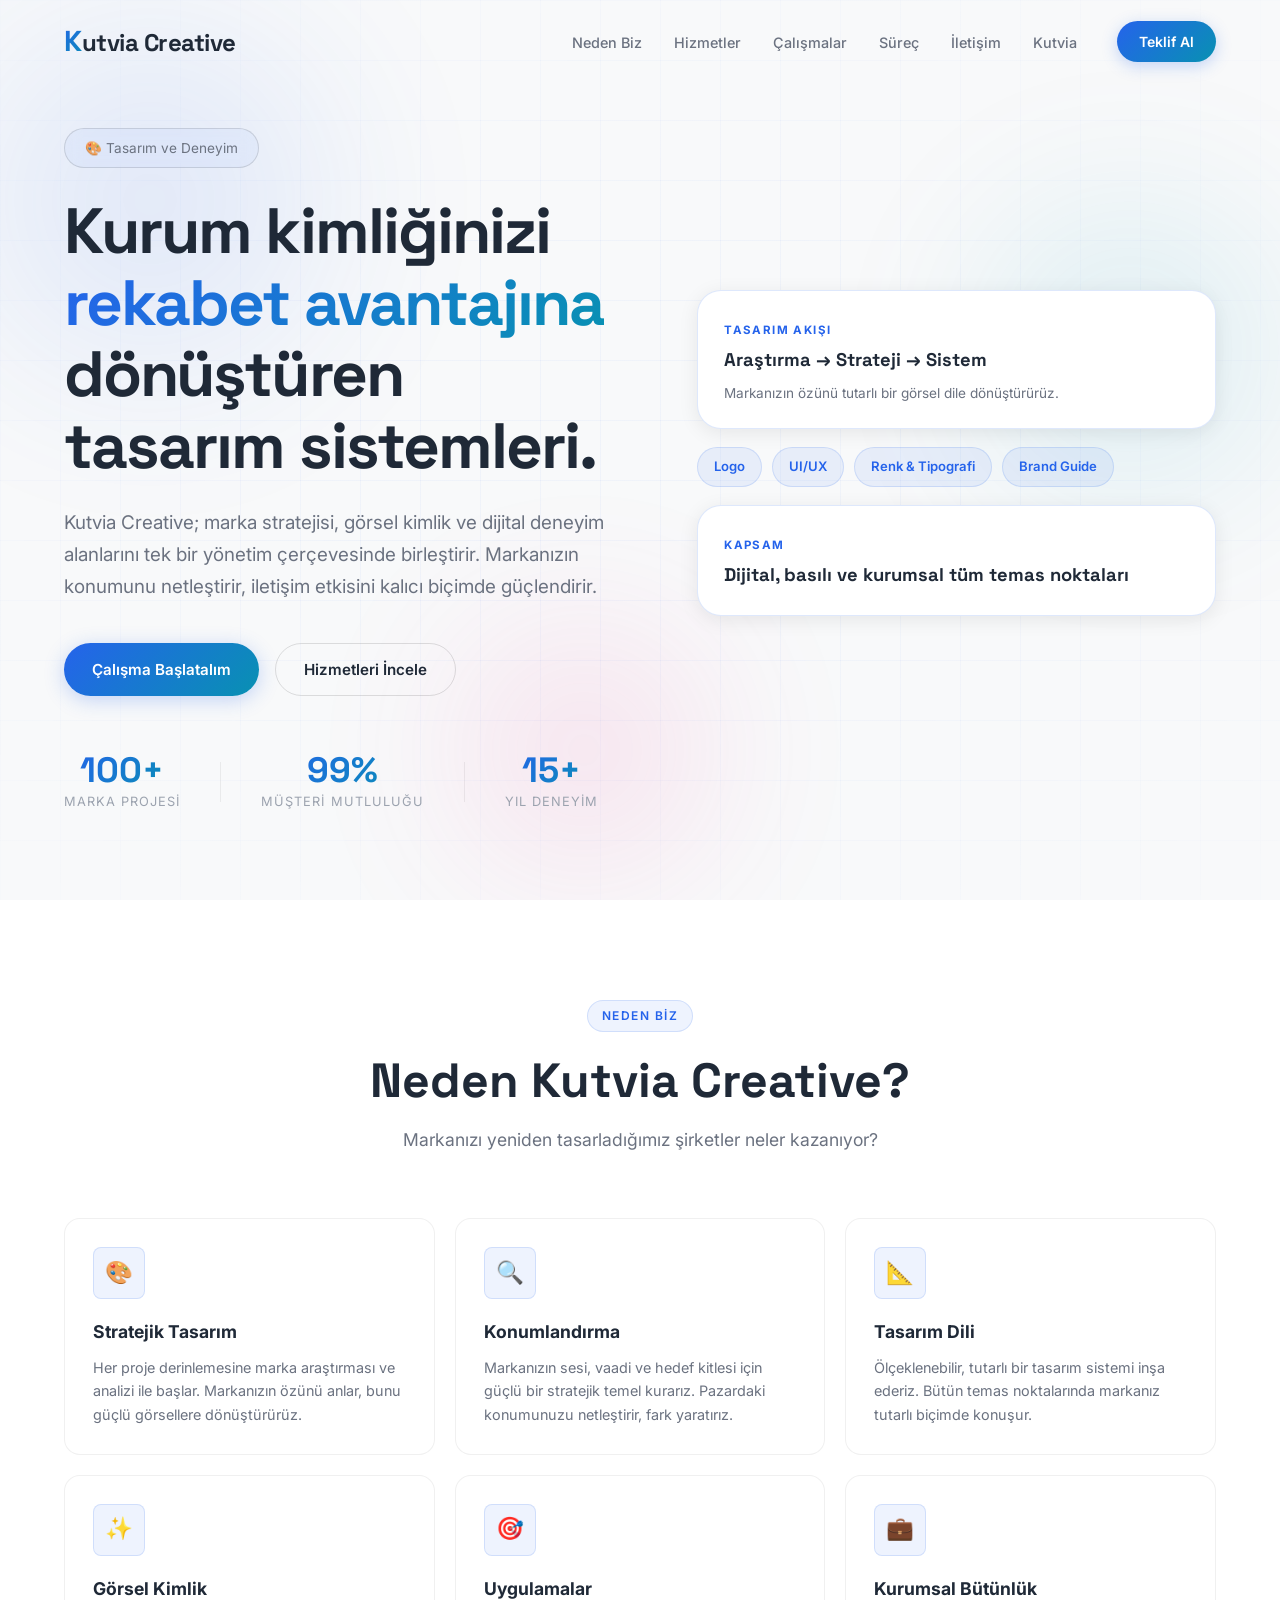
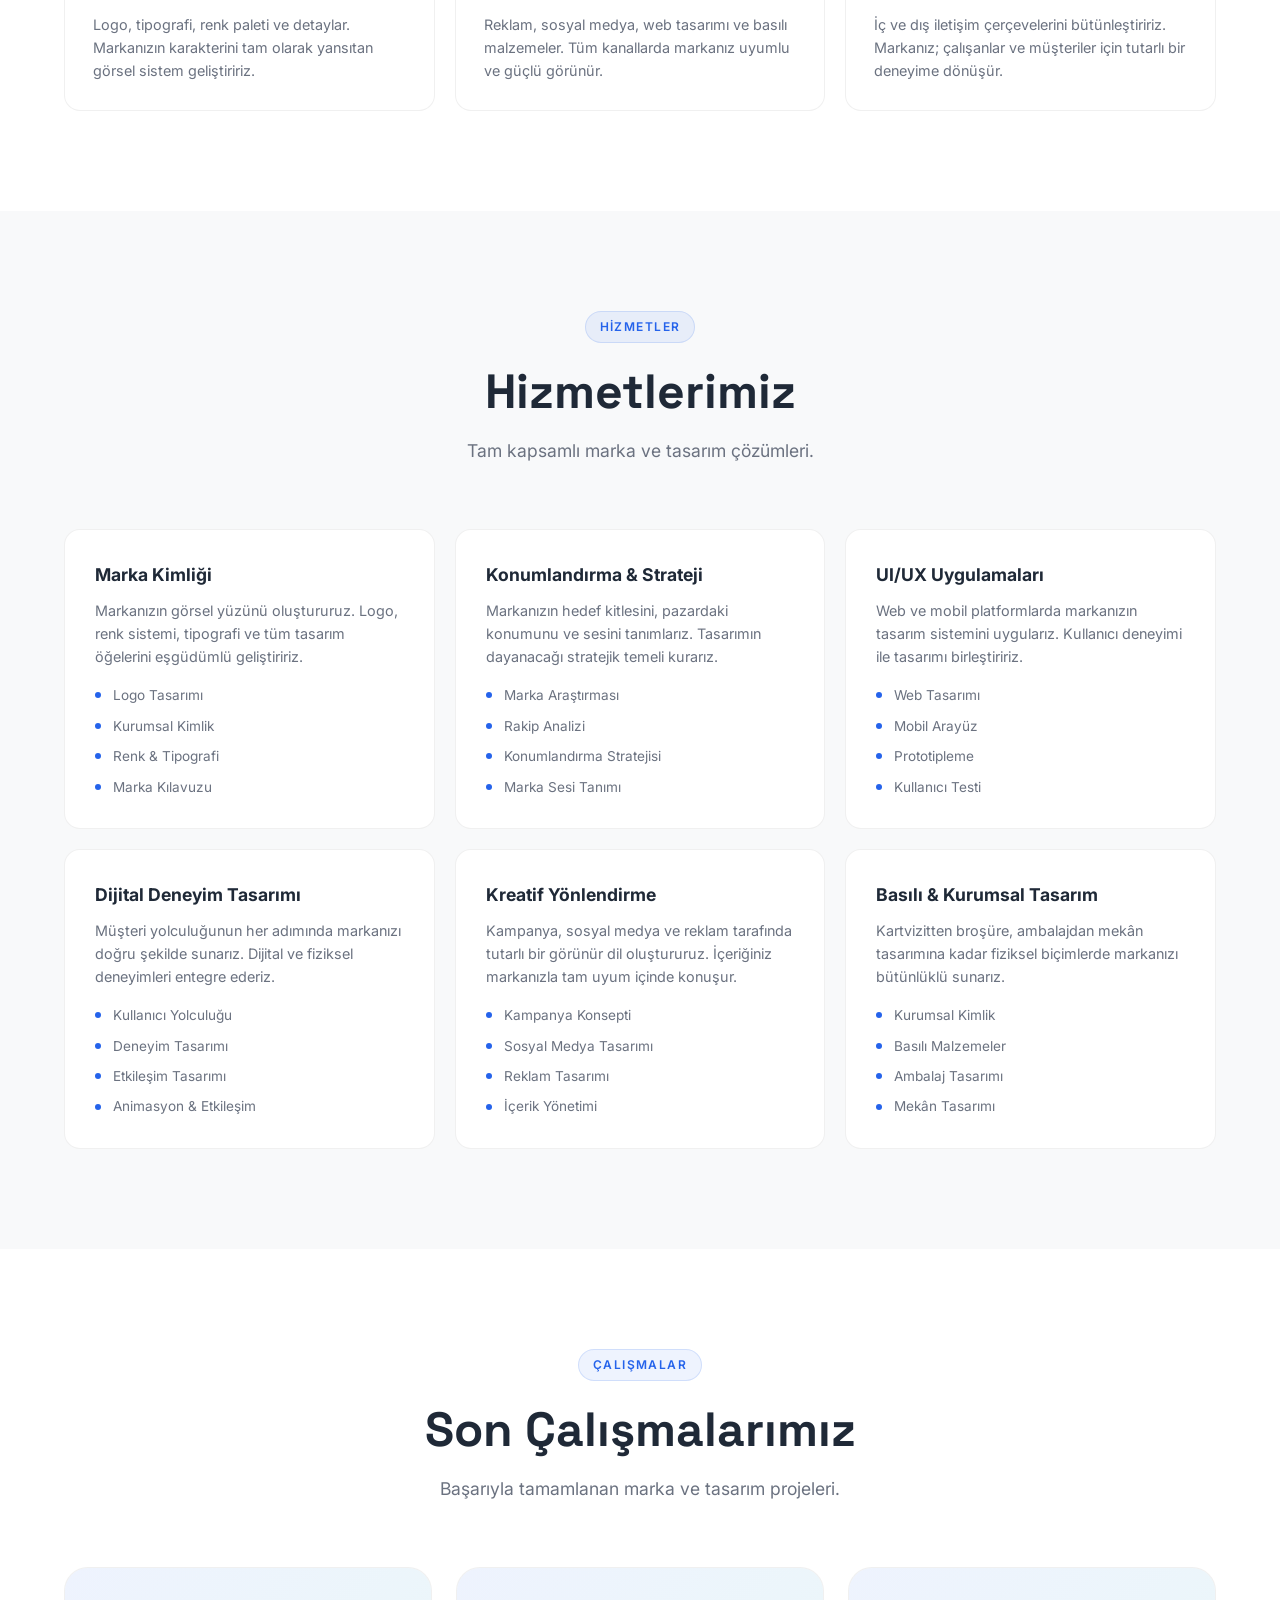
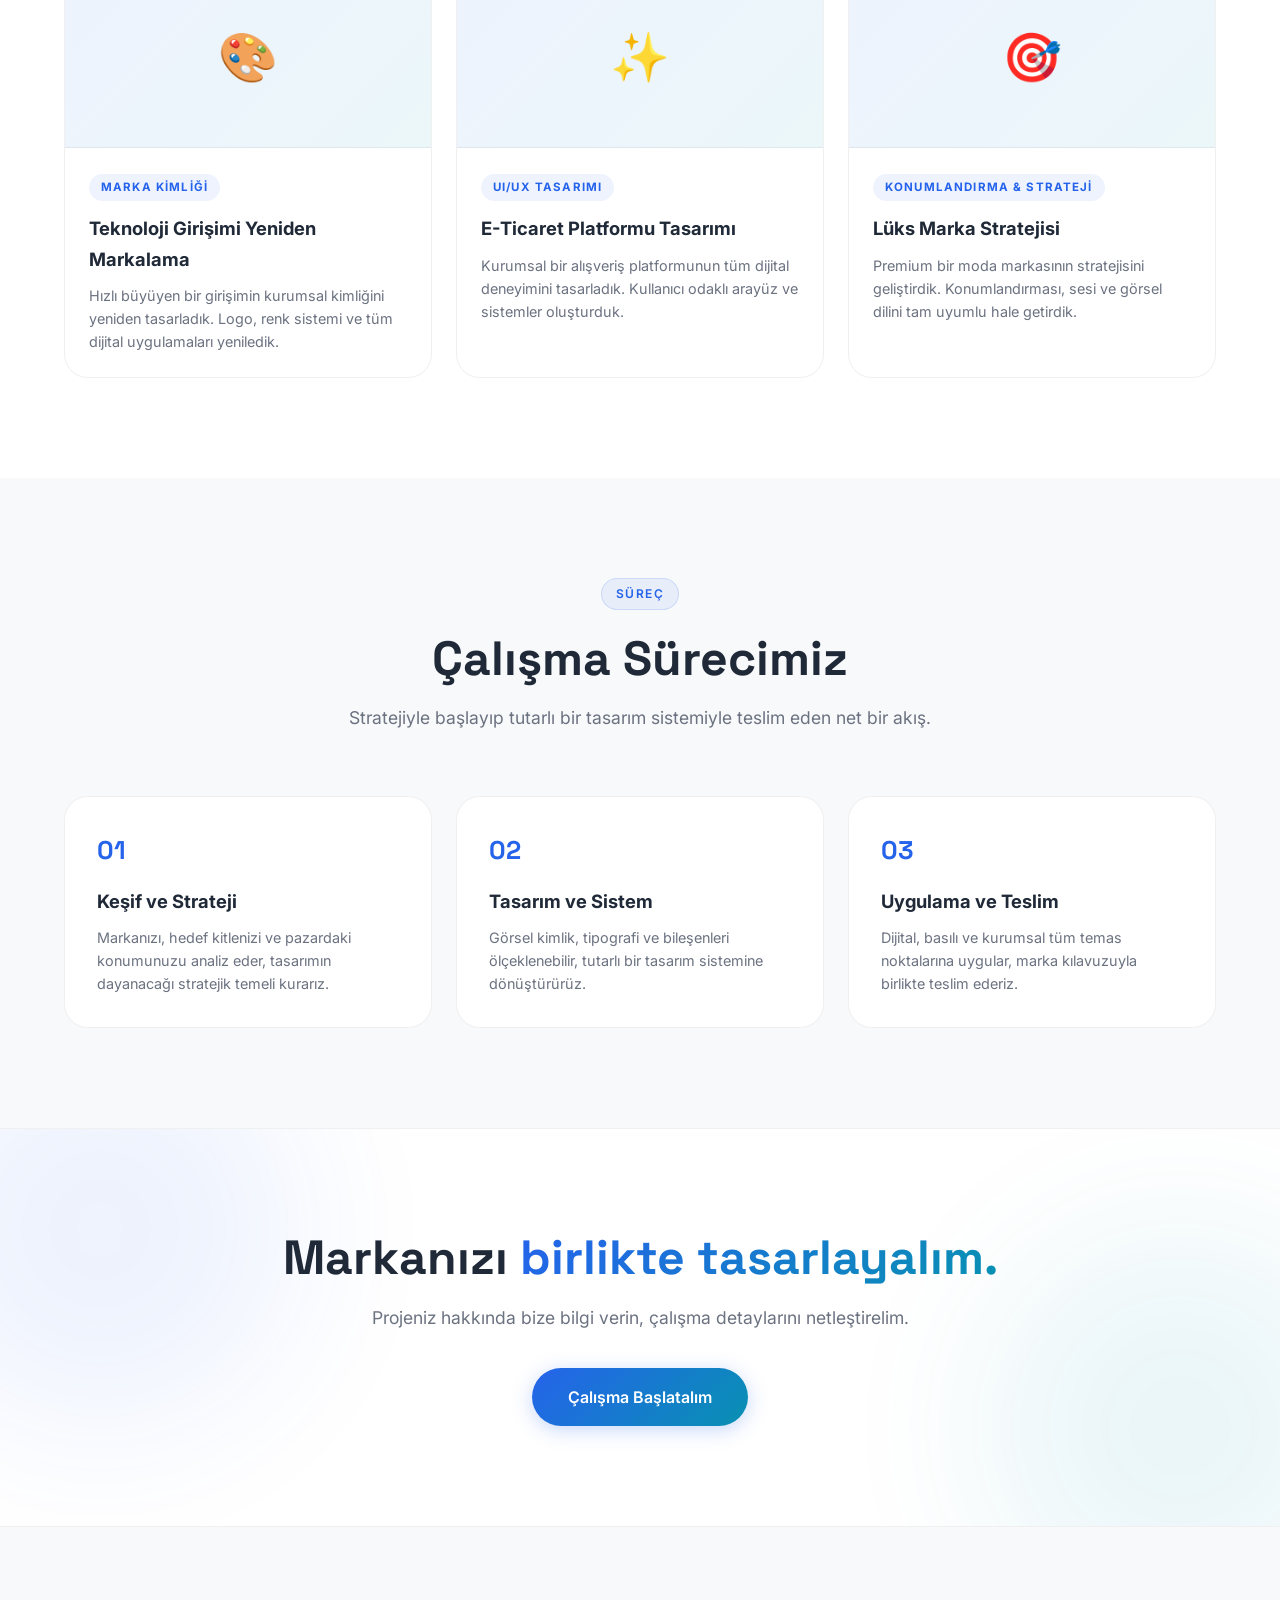
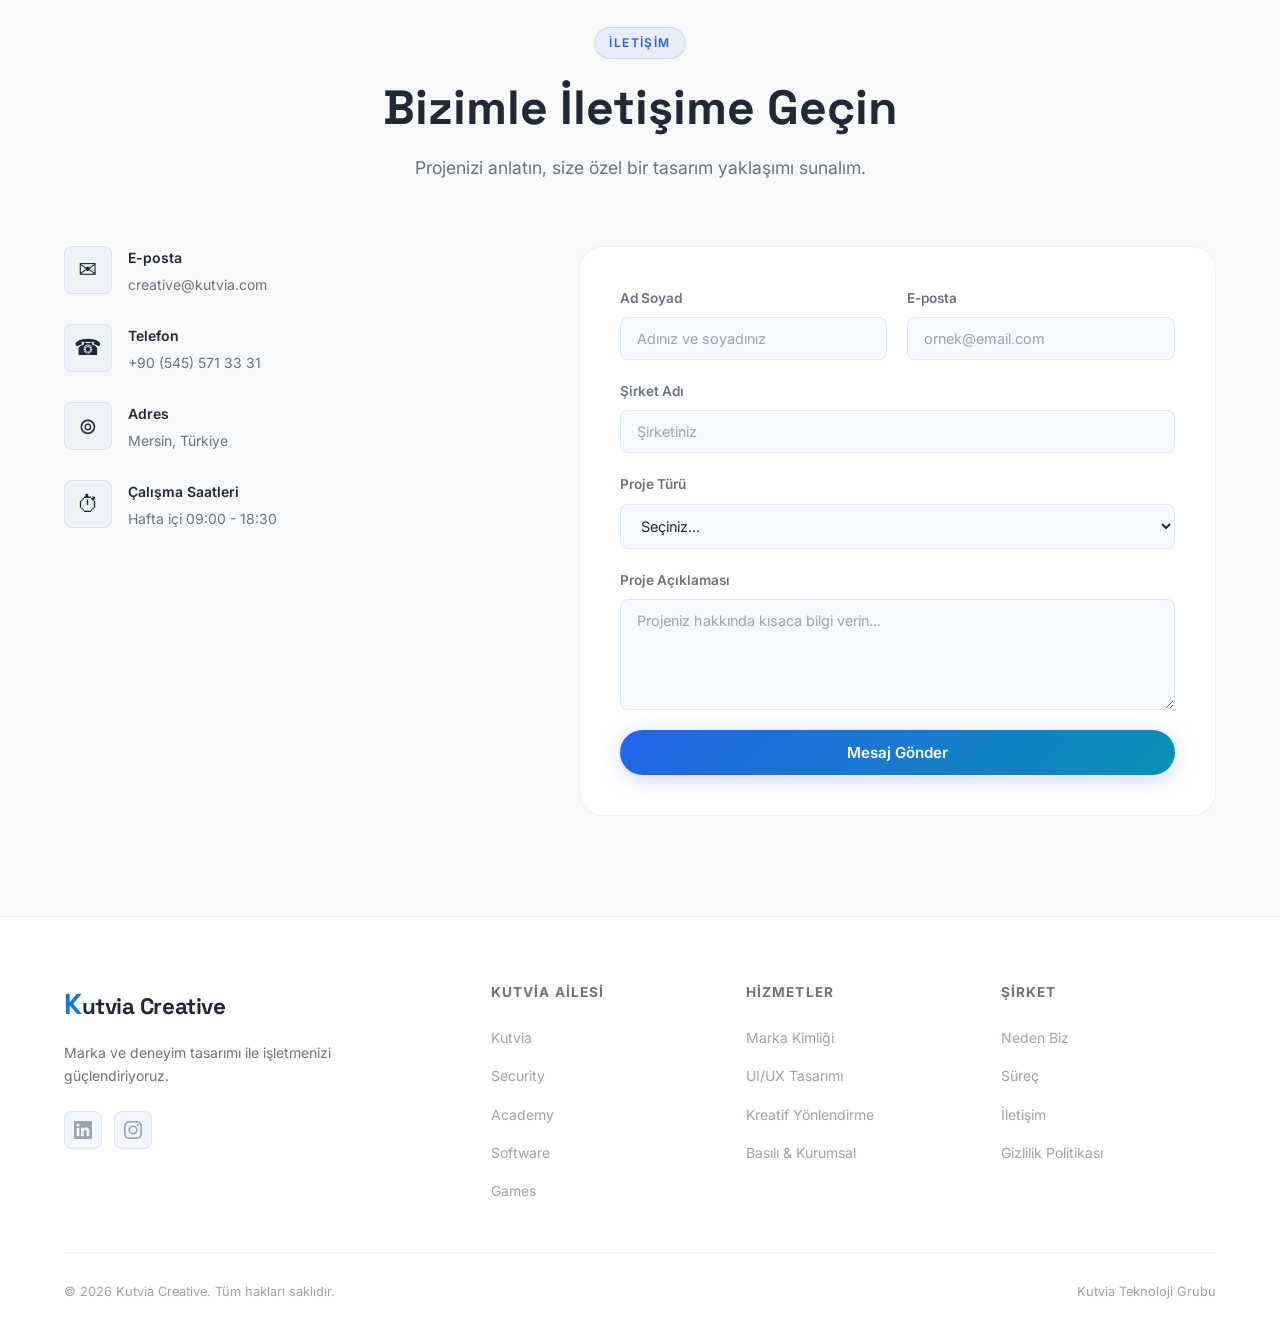
==== commit 9371721e: "5 alt markayı birebir aynı şablona getir - Tüm alt markalar aynı bölüm yapısı: Hero → Neden Biz → Hi" ====
--- a/index.html
+++ b/index.html
@@ -24,13 +24,14 @@
     <div class="nav-container">
       <a href="#ana" class="nav-logo"><span class="logo-k">K</span>utvia Creative</a>
       <ul class="nav-links" id="navLinks">
-        <li><a href="#why">Neden Biz</a></li>
-        <li><a href="#services">Hizmetler</a></li>
-        <li><a href="#works">Çalışmalar</a></li>
-        <li><a href="#contact">İletişim</a></li>
+        <li><a href="#neden">Neden Biz</a></li>
+        <li><a href="#hizmetler">Hizmetler</a></li>
+        <li><a href="#calismalar">Çalışmalar</a></li>
+        <li><a href="#surec">Süreç</a></li>
+        <li><a href="#iletisim">İletişim</a></li>
         <li><a href="https://kutvia.com/">Kutvia</a></li>
       </ul>
-      <a href="#contact" class="nav-cta">Çalışma Başlat</a>
+      <a href="#iletisim" class="nav-cta">Teklif Al</a>
       <button class="hamburger" id="hamburger" aria-label="Menü" aria-expanded="false" aria-controls="navLinks">
         <span></span><span></span><span></span>
       </button>
@@ -53,8 +54,8 @@
             <h1 class="hero-title">Kurum kimliğinizi <span class="gradient-text">rekabet avantajına</span> dönüştüren tasarım sistemleri.</h1>
             <p class="hero-desc">Kutvia Creative; marka stratejisi, görsel kimlik ve dijital deneyim alanlarını tek bir yönetim çerçevesinde birleştirir. Markanızın konumunu netleştirir, iletişim etkisini kalıcı biçimde güçlendirir.</p>
             <div class="hero-actions">
-              <a href="#contact" class="btn btn-primary">Çalışma Başlatalım</a>
-              <a href="#services" class="btn btn-ghost">Hizmetleri İncele</a>
+              <a href="#iletisim" class="btn btn-primary">Çalışma Başlatalım</a>
+              <a href="#hizmetler" class="btn btn-ghost">Hizmetleri İncele</a>
             </div>
             <div class="hero-stats">
               <div class="stat"><span class="stat-num" data-target="100" data-unit="+">0</span><span class="stat-label">Marka Projesi</span></div>
@@ -86,7 +87,7 @@
     </section>
 
     <!-- NEDEN BİZ -->
-    <section class="features section" id="why">
+    <section class="features section" id="neden">
       <div class="container">
         <div class="section-header reveal">
           <div class="section-tag">Neden Biz</div>
@@ -105,7 +106,7 @@
     </section>
 
     <!-- HİZMETLER -->
-    <section class="services section" id="services">
+    <section class="services section" id="hizmetler">
       <div class="container">
         <div class="section-header reveal">
           <div class="section-tag">Hizmetler</div>
@@ -124,7 +125,7 @@
     </section>
 
     <!-- ÇALIŞMALAR -->
-    <section class="portfolio section" id="works">
+    <section class="portfolio section" id="calismalar">
       <div class="container">
         <div class="section-header reveal">
           <div class="section-tag">Çalışmalar</div>
@@ -139,20 +140,36 @@
       </div>
     </section>
 
+    <!-- SÜREÇ -->
+    <section class="section section-soft" id="surec">
+      <div class="container">
+        <div class="section-header reveal">
+          <div class="section-tag">Süreç</div>
+          <h2 class="section-title">Çalışma Sürecimiz</h2>
+          <p class="section-subtitle">Stratejiyle başlayıp tutarlı bir tasarım sistemiyle teslim eden net bir akış.</p>
+        </div>
+        <div class="steps">
+          <article class="step reveal"><span>01</span><h3>Keşif ve Strateji</h3><p>Markanızı, hedef kitlenizi ve pazardaki konumunuzu analiz eder, tasarımın dayanacağı stratejik temeli kurarız.</p></article>
+          <article class="step reveal"><span>02</span><h3>Tasarım ve Sistem</h3><p>Görsel kimlik, tipografi ve bileşenleri ölçeklenebilir, tutarlı bir tasarım sistemine dönüştürürüz.</p></article>
+          <article class="step reveal"><span>03</span><h3>Uygulama ve Teslim</h3><p>Dijital, basılı ve kurumsal tüm temas noktalarına uygular, marka kılavuzuyla birlikte teslim ederiz.</p></article>
+        </div>
+      </div>
+    </section>
+
     <!-- CTA -->
     <section class="cta-banner">
       <div class="container">
         <div class="cta-inner">
           <h2>Markanızı <span class="gradient-text">birlikte tasarlayalım.</span></h2>
           <p>Projeniz hakkında bize bilgi verin, çalışma detaylarını netleştirelim.</p>
-          <a href="#contact" class="btn btn-primary btn-lg">Çalışma Başlatalım</a>
+          <a href="#iletisim" class="btn btn-primary btn-lg">Çalışma Başlatalım</a>
         </div>
       </div>
       <div class="cta-blobs"><div class="cta-blob cta-blob-1"></div><div class="cta-blob cta-blob-2"></div></div>
     </section>
 
     <!-- İLETİŞİM -->
-    <section class="contact section" id="contact">
+    <section class="contact section" id="iletisim">
       <div class="container">
         <div class="section-header reveal">
           <div class="section-tag">İletişim</div>
@@ -216,23 +233,24 @@
         <div class="footer-col">
           <h5>Hizmetler</h5>
           <ul>
-            <li><a href="#services">Marka Kimliği</a></li>
-            <li><a href="#services">UI/UX Tasarımı</a></li>
-            <li><a href="#services">Kreatif Yönlendirme</a></li>
-            <li><a href="#services">Basılı & Kurumsal</a></li>
+            <li><a href="#hizmetler">Marka Kimliği</a></li>
+            <li><a href="#hizmetler">UI/UX Tasarımı</a></li>
+            <li><a href="#hizmetler">Kreatif Yönlendirme</a></li>
+            <li><a href="#hizmetler">Basılı & Kurumsal</a></li>
           </ul>
         </div>
         <div class="footer-col">
           <h5>Şirket</h5>
           <ul>
-            <li><a href="#why">Neden Biz</a></li>
-            <li><a href="#contact">İletişim</a></li>
+            <li><a href="#neden">Neden Biz</a></li>
+            <li><a href="#surec">Süreç</a></li>
+            <li><a href="#iletisim">İletişim</a></li>
             <li><a href="#">Gizlilik Politikası</a></li>
           </ul>
         </div>
       </div>
       <div class="footer-bottom">
-        <p>© 2026 Kutvia Creative. Tüm hakları saklıdır.</p>
+        <p>© <span id="year">2026</span> Kutvia Creative. Tüm hakları saklıdır.</p>
         <p>Kutvia Teknoloji Grubu</p>
       </div>
     </div>
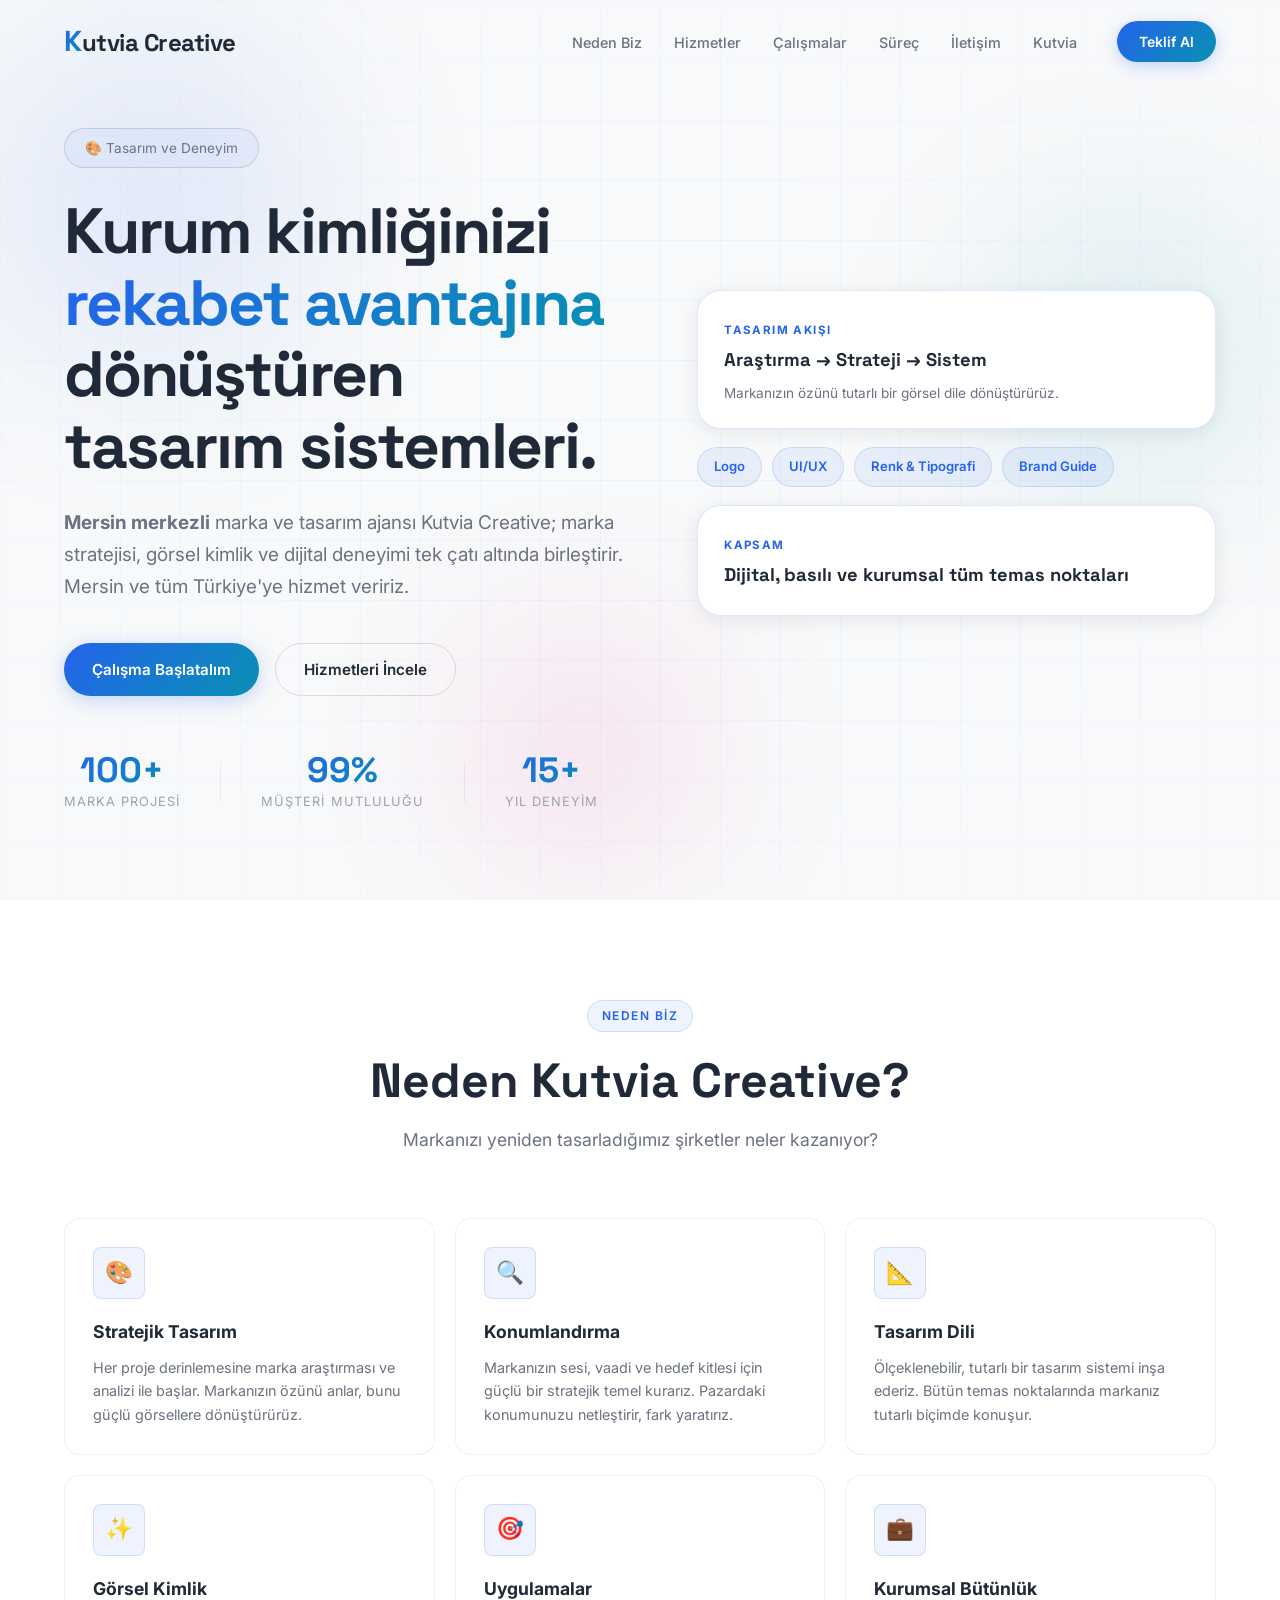
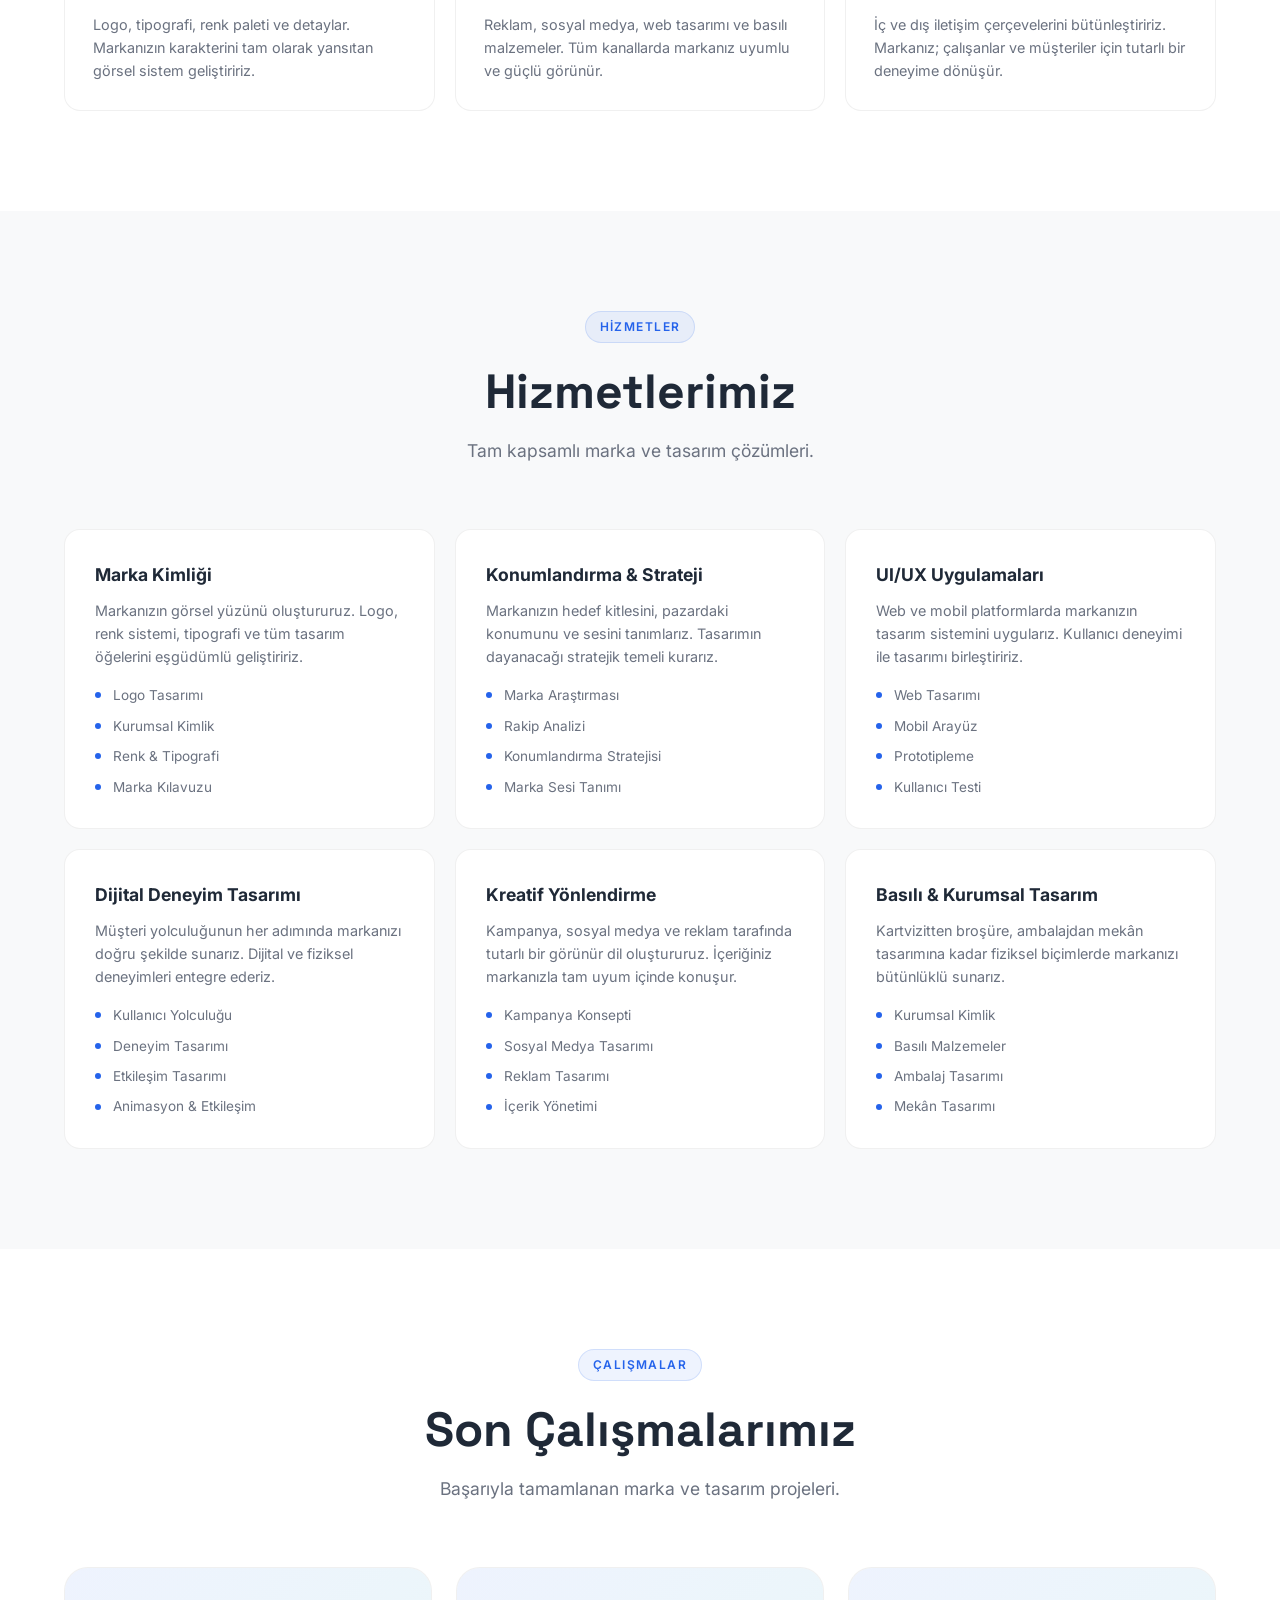
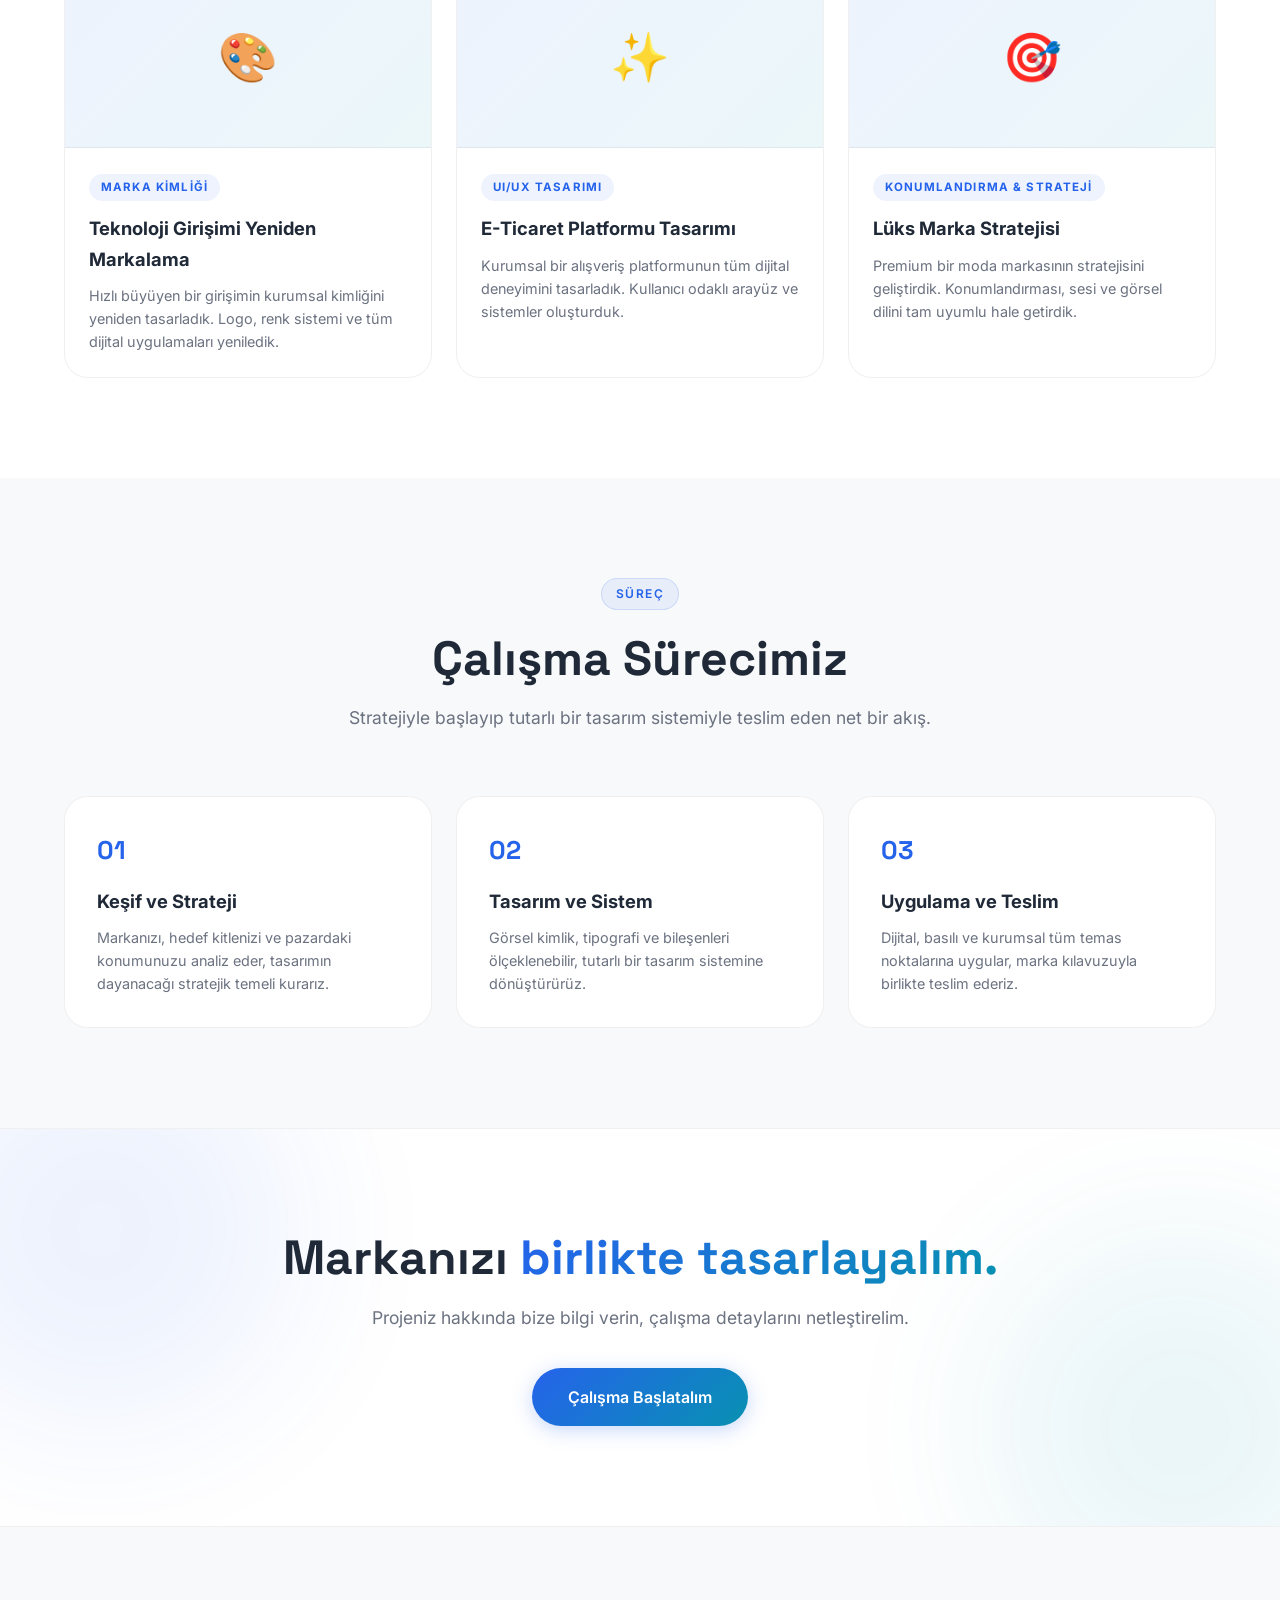
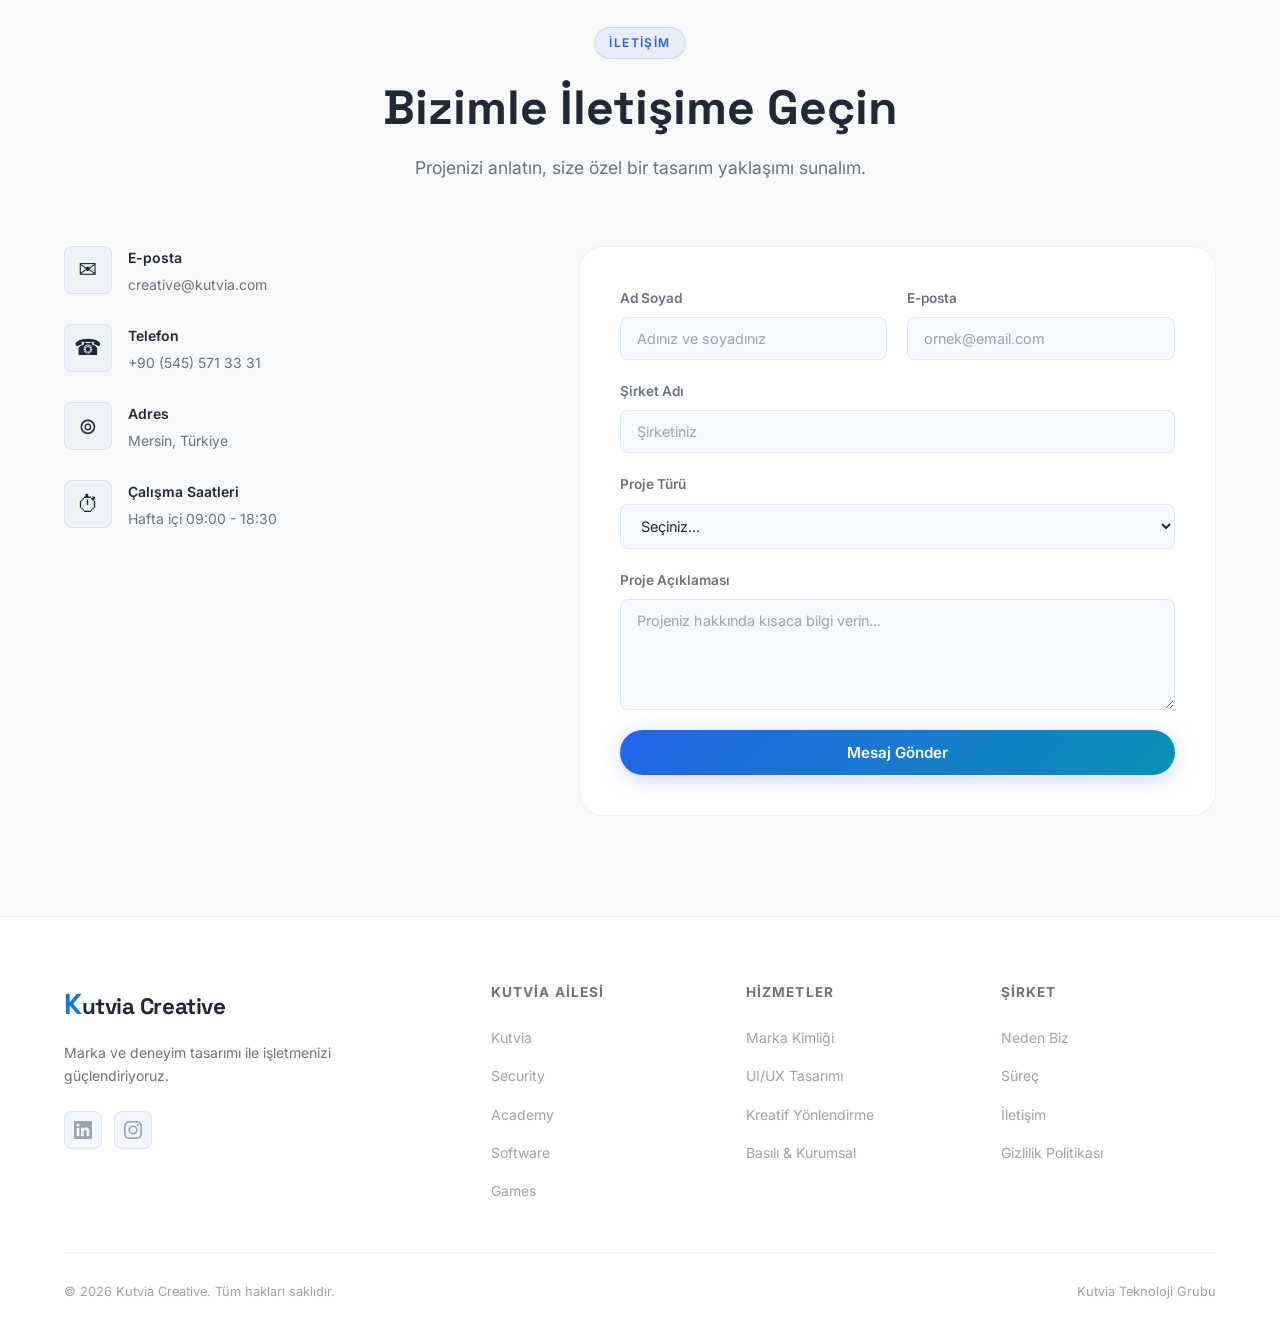
==== commit 1fd8a645: "Mersin yerel SEO + JSON-LD yapısal veri - Anahtar kelime odaklı title/description (Mersin + hizmet b" ====
--- a/index.html
+++ b/index.html
@@ -3,10 +3,19 @@
 <head>
   <meta charset="UTF-8" />
   <meta name="viewport" content="width=device-width, initial-scale=1.0" />
-  <title>Kutvia Creative | Kurumsal Marka ve Deneyim Tasarımı</title>
-  <meta name="description" content="Kutvia Creative; marka kimliği, konumlandırma, UI/UX ve dijital deneyim tasarımını tek bir yönetim çerçevesinde birleştirir. Markanızı rekabet avantajına dönüştürür." />
+  <title>Mersin Logo & Marka Tasarım Ajansı | Kutvia Creative</title>
+  <meta name="description" content="Mersin marka ve tasarım ajansı Kutvia Creative; logo tasarımı, kurumsal kimlik, UI/UX ve dijital deneyim. Markanızı Mersin'de öne çıkarın. Çalışma başlatın." />
   <link rel="canonical" href="https://creative.kutvia.com/" />
   <meta name="theme-color" content="#F59E0B" />
+  <meta name="robots" content="index, follow, max-image-preview:large" />
+  <meta name="keywords" content="Mersin logo tasarım, Mersin marka tasarım, Mersin reklam ajansı, kurumsal kimlik Mersin, UI UX tasarım Mersin, grafik tasarım Mersin, web tasarım Mersin" />
+  <meta name="author" content="Kutvia" />
+  <meta name="geo.region" content="TR-33" />
+  <meta name="geo.placename" content="Mersin" />
+  <meta name="geo.position" content="36.8121;34.6415" />
+  <meta name="ICBM" content="36.8121, 34.6415" />
+  <meta property="og:locale" content="tr_TR" />
+  <meta property="og:site_name" content="Kutvia" />
   <meta property="og:type" content="website" />
   <meta property="og:title" content="Kutvia Creative | Kurumsal Marka ve Deneyim Tasarımı" />
   <meta property="og:description" content="Marka stratejisi, görsel kimlik ve dijital deneyim tek çatı altında." />
@@ -18,6 +27,36 @@
   <link href="https://fonts.googleapis.com/css2?family=Inter:wght@300;400;500;600;700;800&family=Space+Grotesk:wght@400;500;600;700&display=swap" rel="stylesheet" />
   <style>:root { --accent: #F59E0B; --accent-2: #EC4899; --accent-3: #8B5CF6; }</style>
   <link rel="stylesheet" href="assets/css/style.css" />
+  <script type="application/ld+json">
+  {
+    "@context": "https://schema.org",
+    "@type": "ProfessionalService",
+    "@id": "https://creative.kutvia.com/#business",
+    "name": "Kutvia Creative",
+    "alternateName": "Mersin Marka ve Tasarım Ajansı",
+    "description": "Mersin merkezli marka ve tasarım ajansı; logo, kurumsal kimlik, UI/UX ve dijital deneyim tasarımı.",
+    "url": "https://creative.kutvia.com/",
+    "telephone": "+90-545-571-33-31",
+    "email": "creative@kutvia.com",
+    "priceRange": "₺₺",
+    "image": "https://creative.kutvia.com/icon.svg",
+    "address": { "@type": "PostalAddress", "addressLocality": "Mersin", "addressRegion": "Mersin", "addressCountry": "TR" },
+    "geo": { "@type": "GeoCoordinates", "latitude": 36.8121, "longitude": 34.6415 },
+    "areaServed": [ { "@type": "City", "name": "Mersin" }, { "@type": "Country", "name": "Türkiye" } ],
+    "openingHoursSpecification": { "@type": "OpeningHoursSpecification", "dayOfWeek": ["Monday","Tuesday","Wednesday","Thursday","Friday"], "opens": "09:00", "closes": "18:30" },
+    "parentOrganization": { "@type": "Organization", "name": "Kutvia", "url": "https://kutvia.com/" },
+    "hasOfferCatalog": {
+      "@type": "OfferCatalog",
+      "name": "Tasarım Hizmetleri",
+      "itemListElement": [
+        { "@type": "Offer", "itemOffered": { "@type": "Service", "name": "Logo ve Marka Kimliği Tasarımı" } },
+        { "@type": "Offer", "itemOffered": { "@type": "Service", "name": "Kurumsal Kimlik" } },
+        { "@type": "Offer", "itemOffered": { "@type": "Service", "name": "UI/UX ve Web Tasarımı" } },
+        { "@type": "Offer", "itemOffered": { "@type": "Service", "name": "Kreatif Yönlendirme ve Reklam" } }
+      ]
+    }
+  }
+  </script>
 </head>
 <body>
   <nav class="navbar" id="navbar">
@@ -52,7 +91,7 @@
           <div class="hero-content reveal">
             <span class="hero-badge">🎨 Tasarım ve Deneyim</span>
             <h1 class="hero-title">Kurum kimliğinizi <span class="gradient-text">rekabet avantajına</span> dönüştüren tasarım sistemleri.</h1>
-            <p class="hero-desc">Kutvia Creative; marka stratejisi, görsel kimlik ve dijital deneyim alanlarını tek bir yönetim çerçevesinde birleştirir. Markanızın konumunu netleştirir, iletişim etkisini kalıcı biçimde güçlendirir.</p>
+            <p class="hero-desc"><strong>Mersin merkezli</strong> marka ve tasarım ajansı Kutvia Creative; marka stratejisi, görsel kimlik ve dijital deneyimi tek çatı altında birleştirir. Mersin ve tüm Türkiye'ye hizmet veririz.</p>
             <div class="hero-actions">
               <a href="#iletisim" class="btn btn-primary">Çalışma Başlatalım</a>
               <a href="#hizmetler" class="btn btn-ghost">Hizmetleri İncele</a>
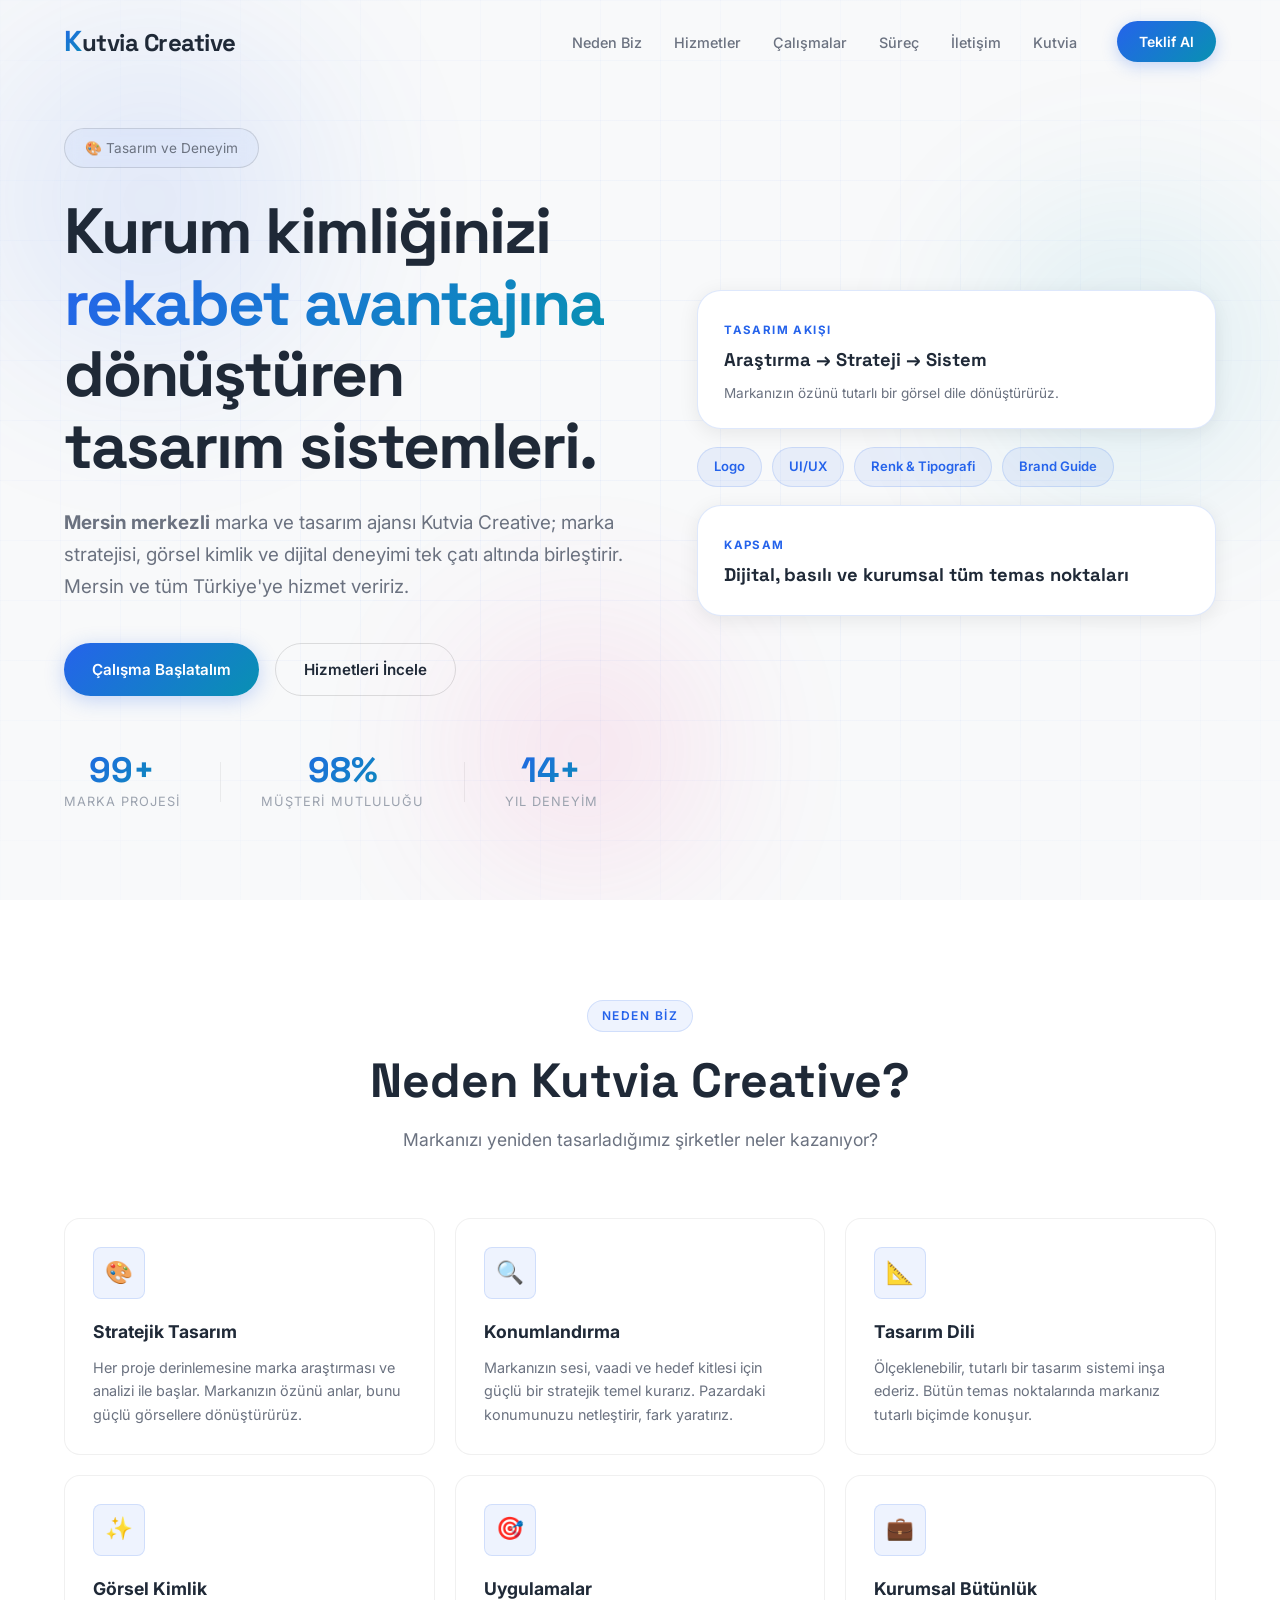
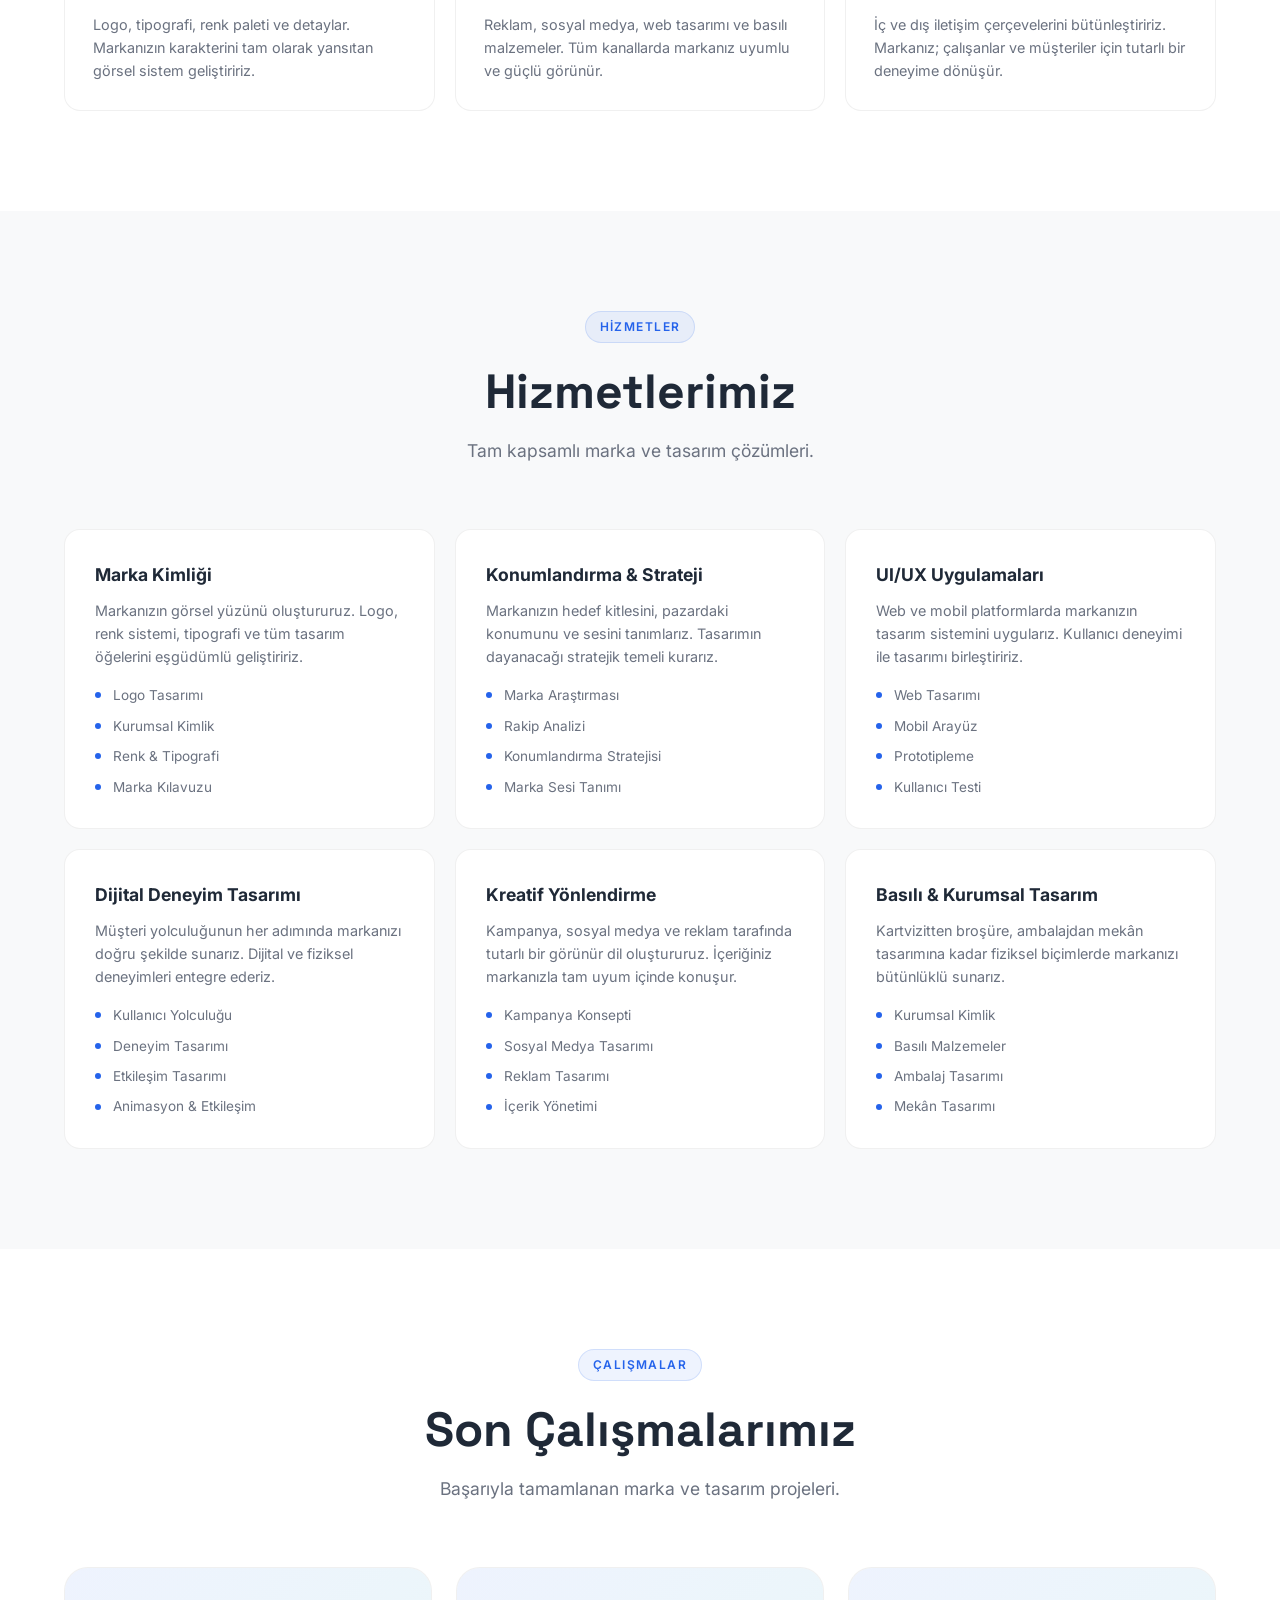
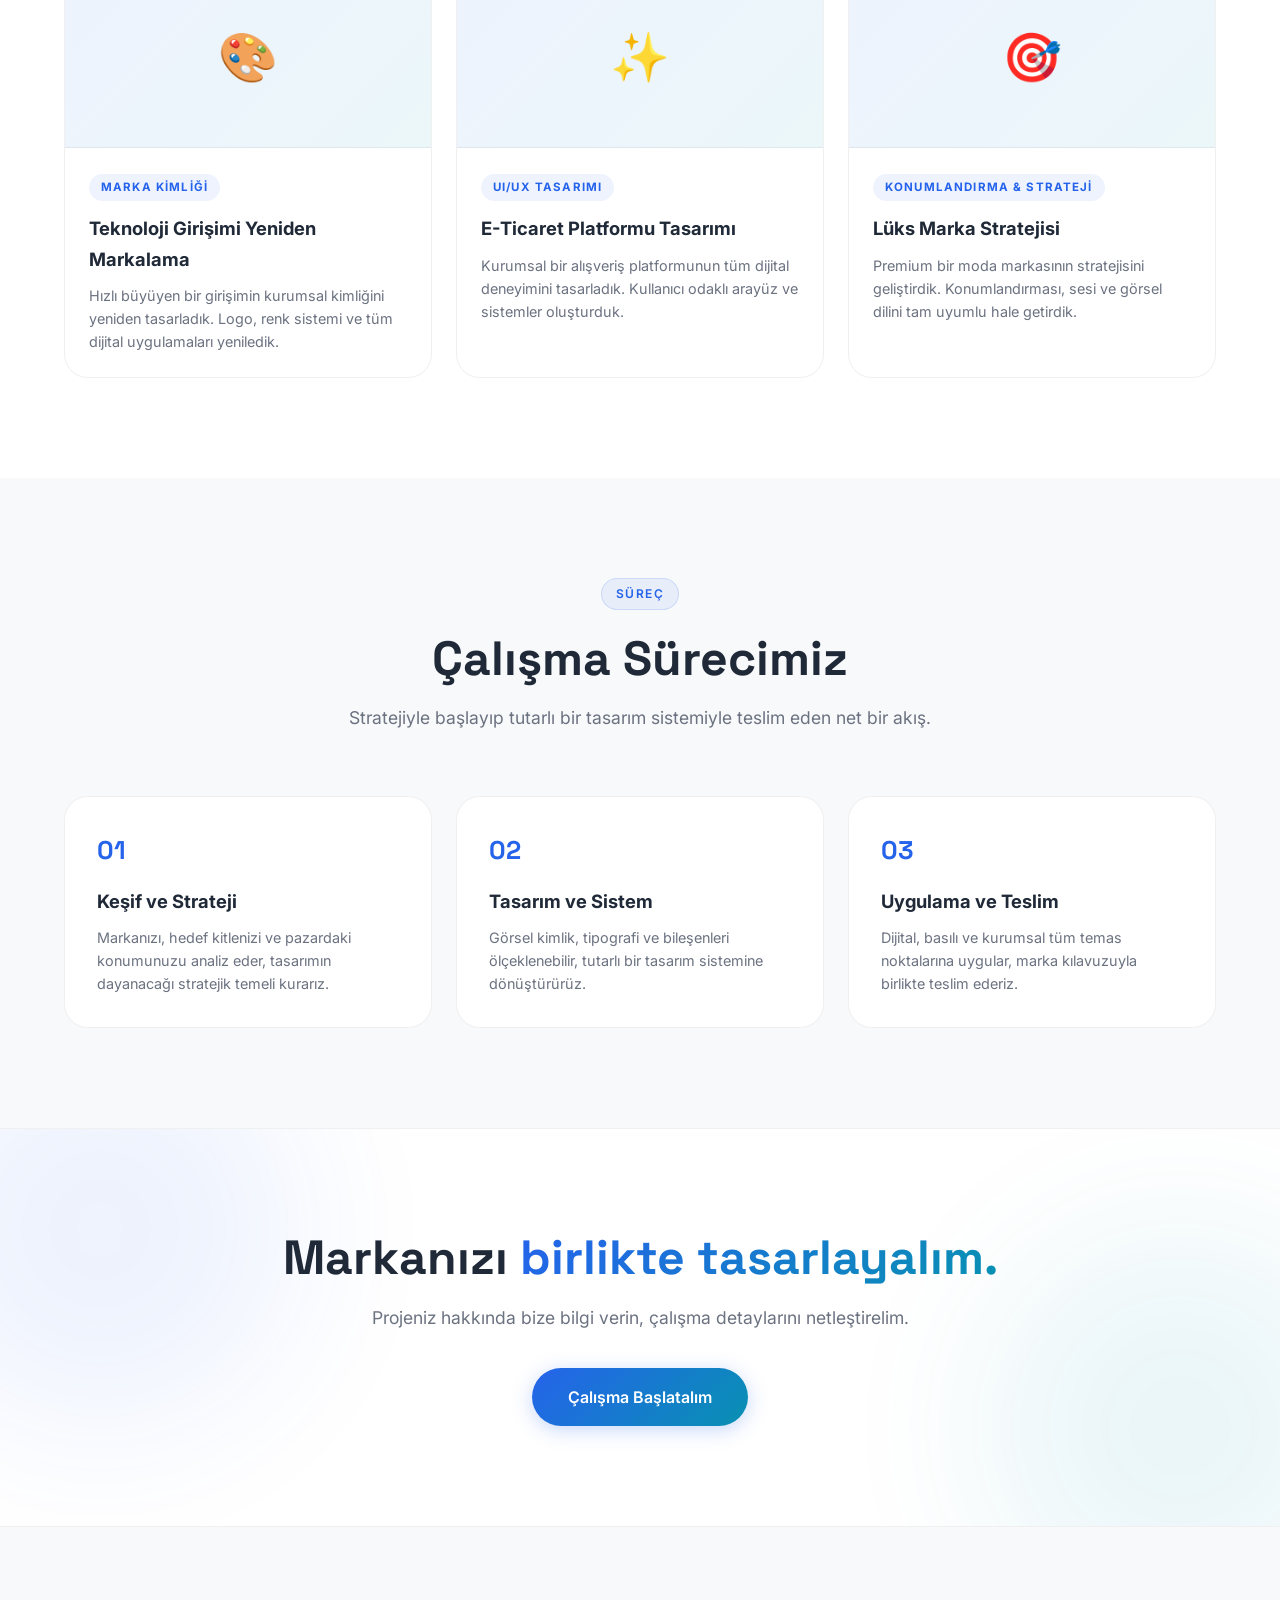
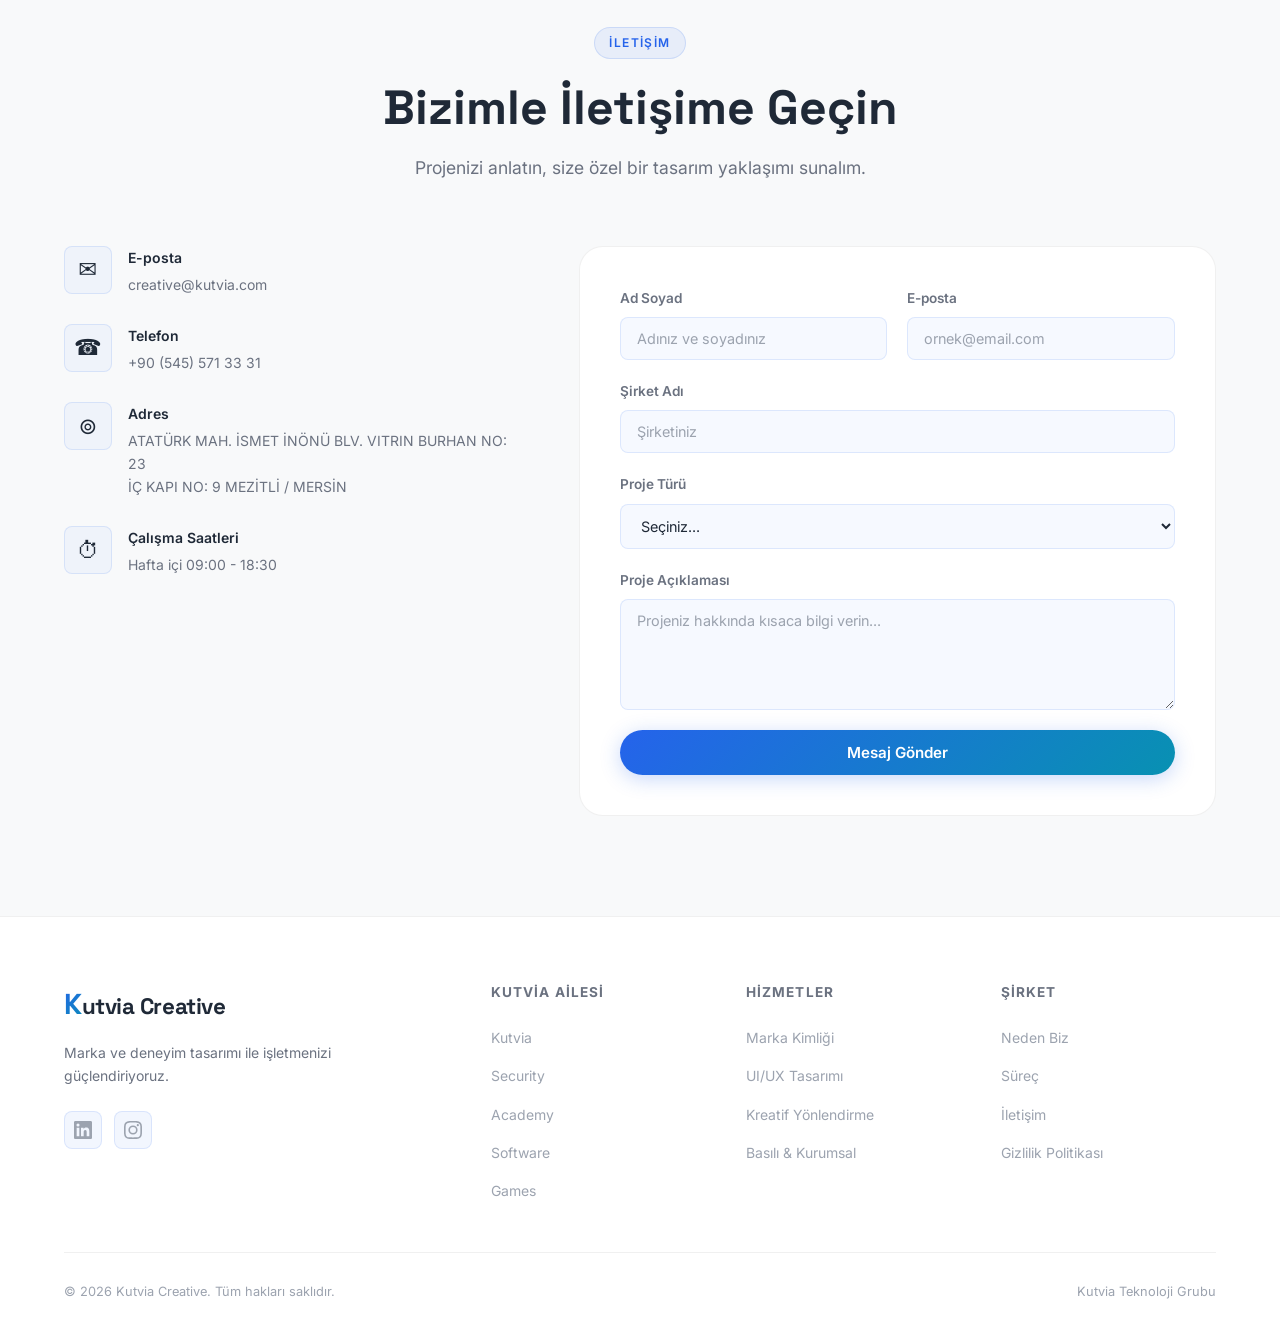
==== commit c9ce553c: "Add contact form mail integration" ====
--- a/index.html
+++ b/index.html
@@ -40,7 +40,7 @@
     "email": "creative@kutvia.com",
     "priceRange": "₺₺",
     "image": "https://creative.kutvia.com/icon.svg",
-    "address": { "@type": "PostalAddress", "addressLocality": "Mersin", "addressRegion": "Mersin", "addressCountry": "TR" },
+    "address": { "@type": "PostalAddress", "streetAddress": "ATATÜRK MAH. İSMET İNÖNÜ BLV. VITRIN BURHAN NO: 23 İÇ KAPI NO: 9", "addressLocality": "Mezitli", "addressRegion": "Mersin", "addressCountry": "TR" },
     "geo": { "@type": "GeoCoordinates", "latitude": 36.8121, "longitude": 34.6415 },
     "areaServed": [ { "@type": "City", "name": "Mersin" }, { "@type": "Country", "name": "Türkiye" } ],
     "openingHoursSpecification": { "@type": "OpeningHoursSpecification", "dayOfWeek": ["Monday","Tuesday","Wednesday","Thursday","Friday"], "opens": "09:00", "closes": "18:30" },
@@ -219,10 +219,10 @@
           <div class="contact-info reveal">
             <div class="contact-item"><div class="contact-icon">✉</div><div><h4>E-posta</h4><p><a href="mailto:creative@kutvia.com">creative@kutvia.com</a></p></div></div>
             <div class="contact-item"><div class="contact-icon">☎</div><div><h4>Telefon</h4><p><a href="tel:+905455713331">+90 (545) 571 33 31</a></p></div></div>
-            <div class="contact-item"><div class="contact-icon">⊚</div><div><h4>Adres</h4><p>Mersin, Türkiye</p></div></div>
+            <div class="contact-item"><div class="contact-icon">⊚</div><div><h4>Adres</h4><p>ATATÜRK MAH. İSMET İNÖNÜ BLV. VITRIN BURHAN NO: 23<br />İÇ KAPI NO: 9 MEZİTLİ / MERSİN</p></div></div>
             <div class="contact-item"><div class="contact-icon">⏱</div><div><h4>Çalışma Saatleri</h4><p>Hafta içi 09:00 - 18:30</p></div></div>
           </div>
-          <form class="contact-form reveal" id="contactForm">
+          <form class="contact-form reveal" id="contactForm" action="/api/contact" method="post" accept-charset="UTF-8">
             <div class="form-row">
               <div class="form-group"><label for="name">Ad Soyad</label><input type="text" id="name" name="name" placeholder="Adınız ve soyadınız" required /></div>
               <div class="form-group"><label for="email">E-posta</label><input type="email" id="email" name="email" placeholder="ornek@email.com" required /></div>
@@ -295,6 +295,6 @@
     </div>
   </footer>
 
-  <script src="assets/js/main.js"></script>
+  <script src="assets/js/main.js?v=20260730-contact"></script>
 </body>
 </html>
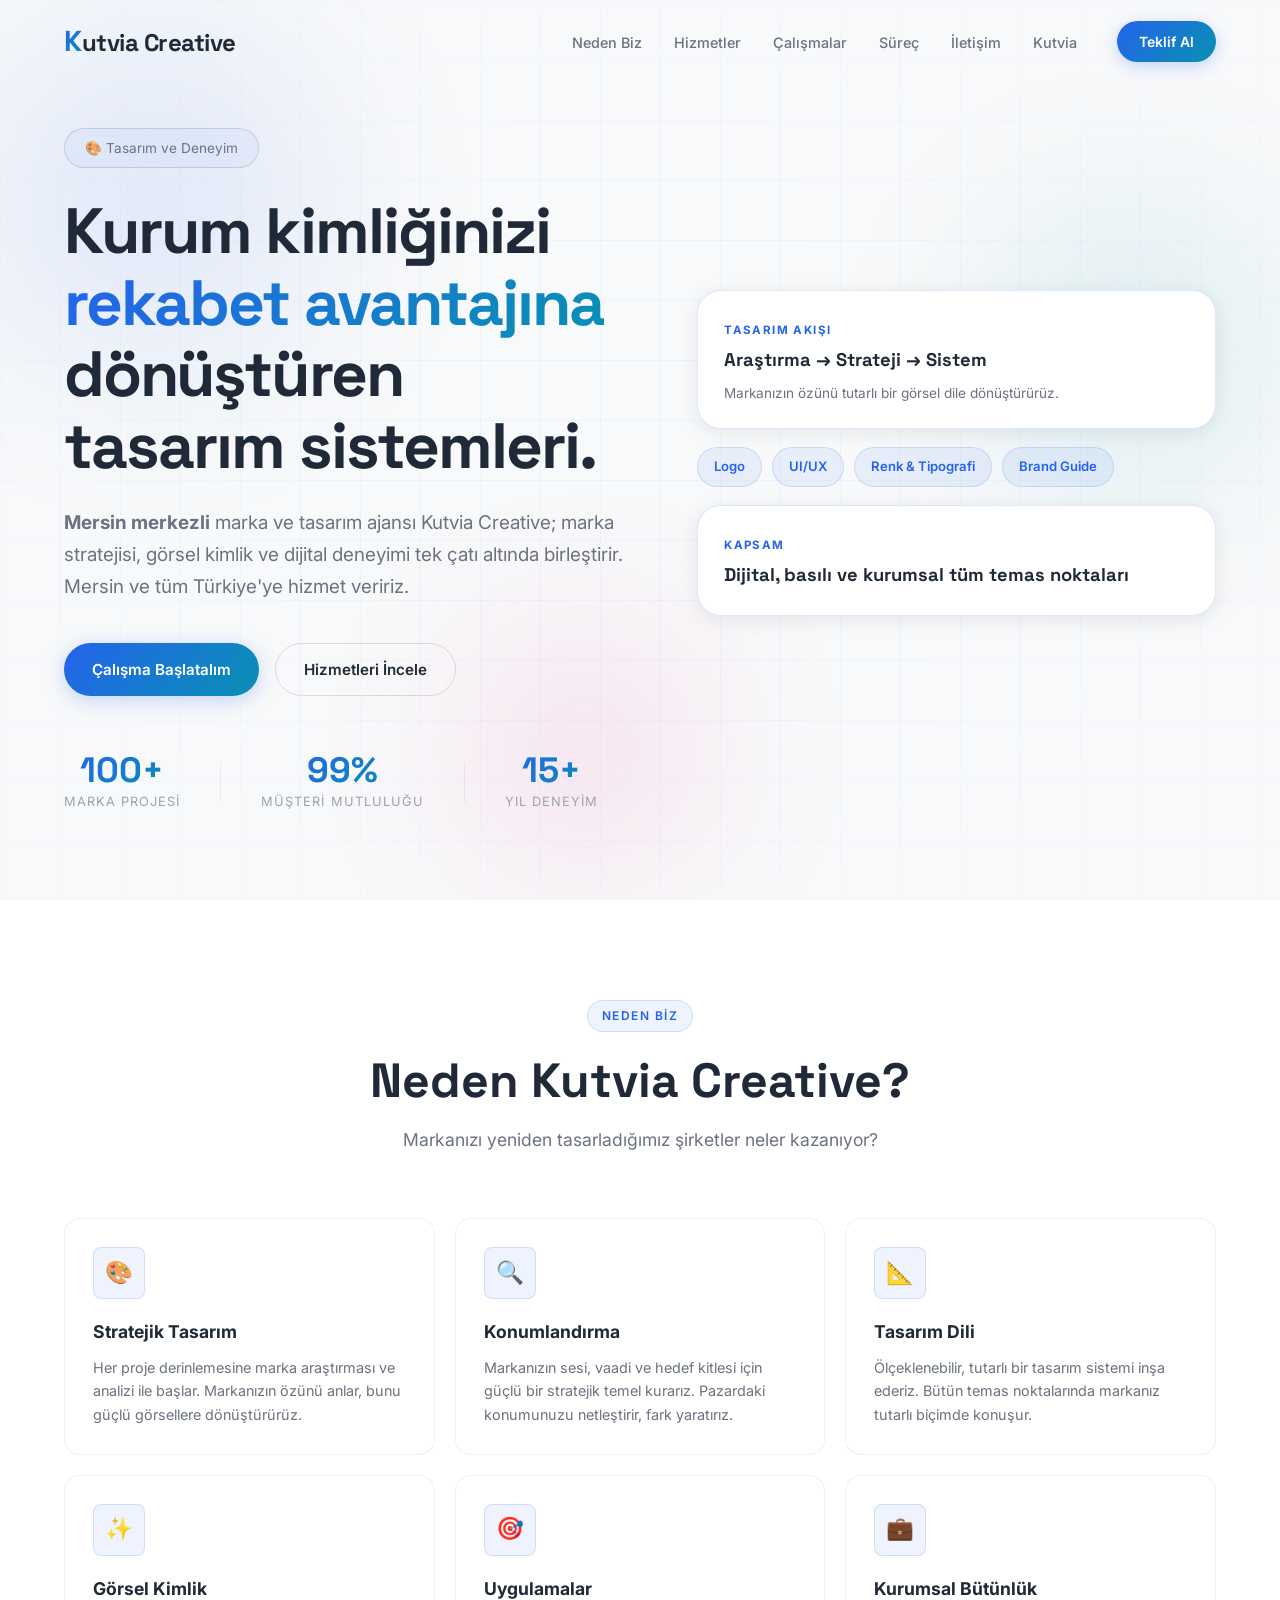
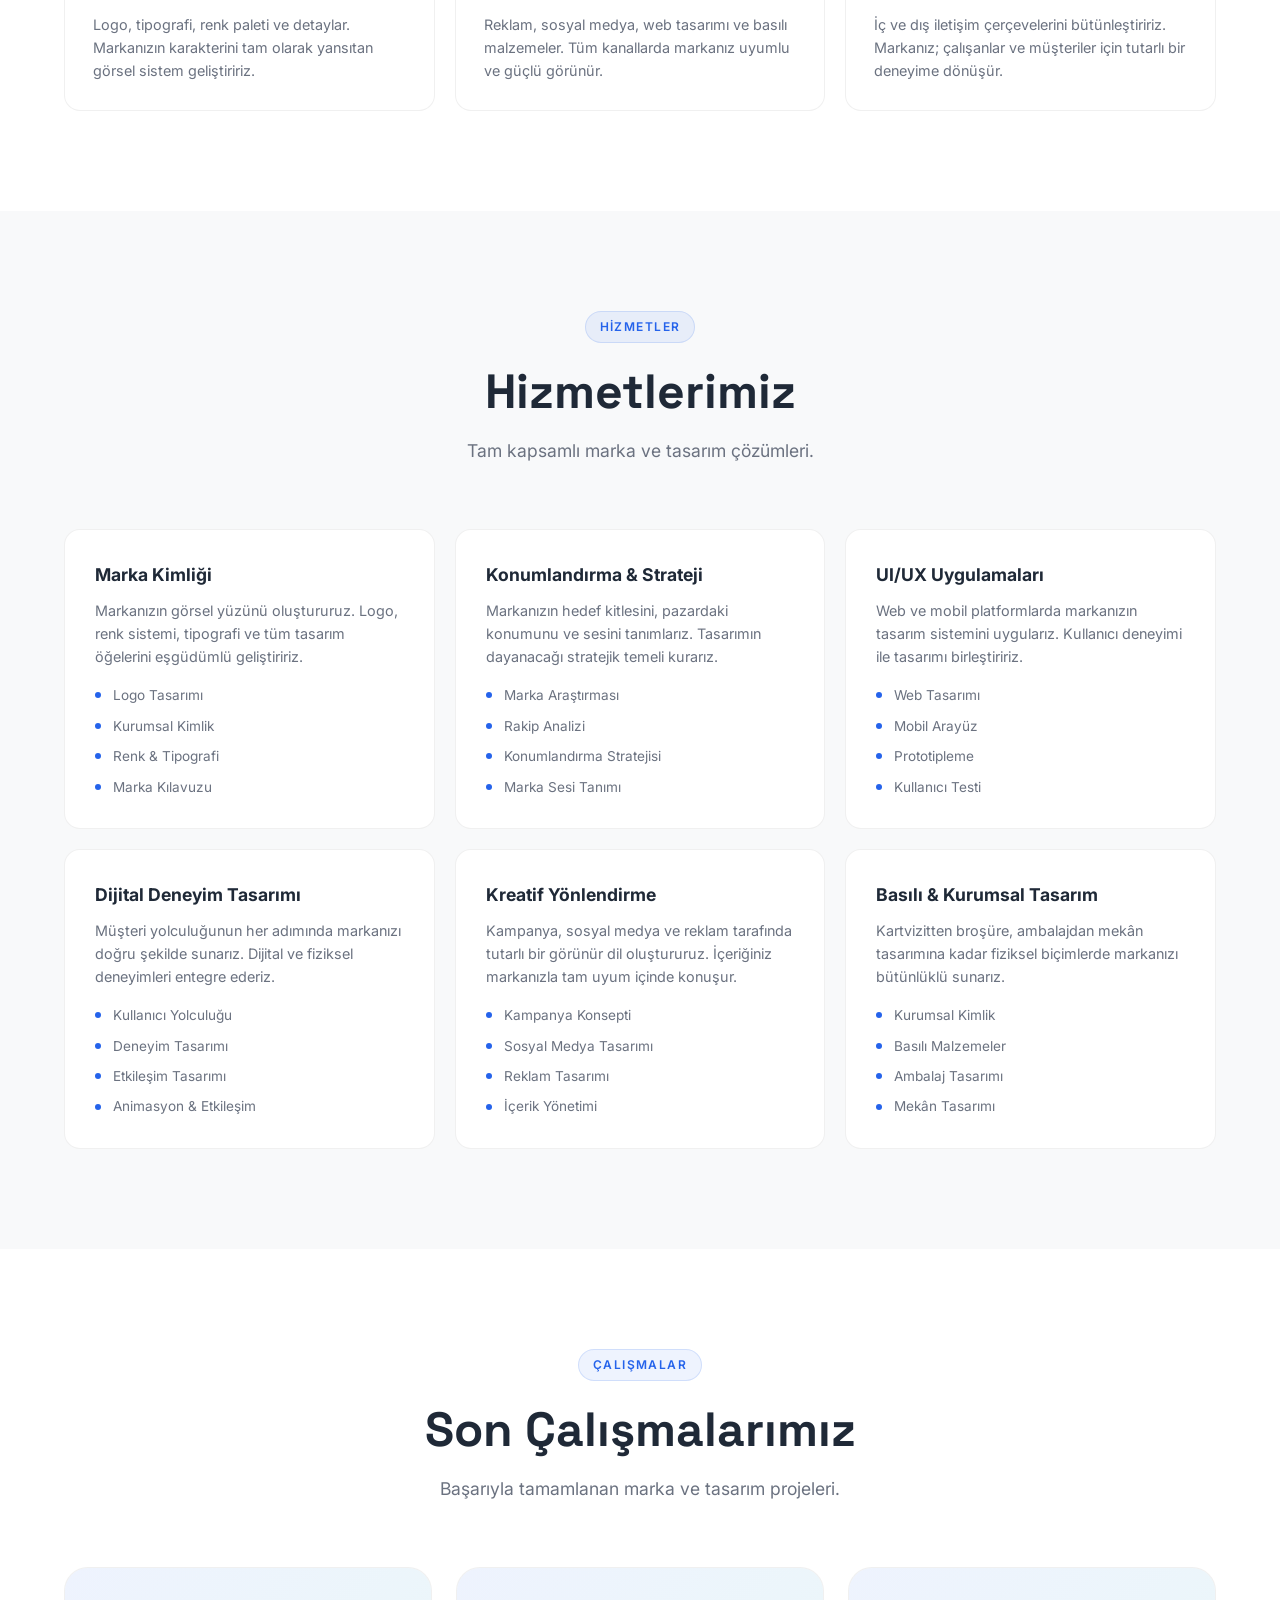
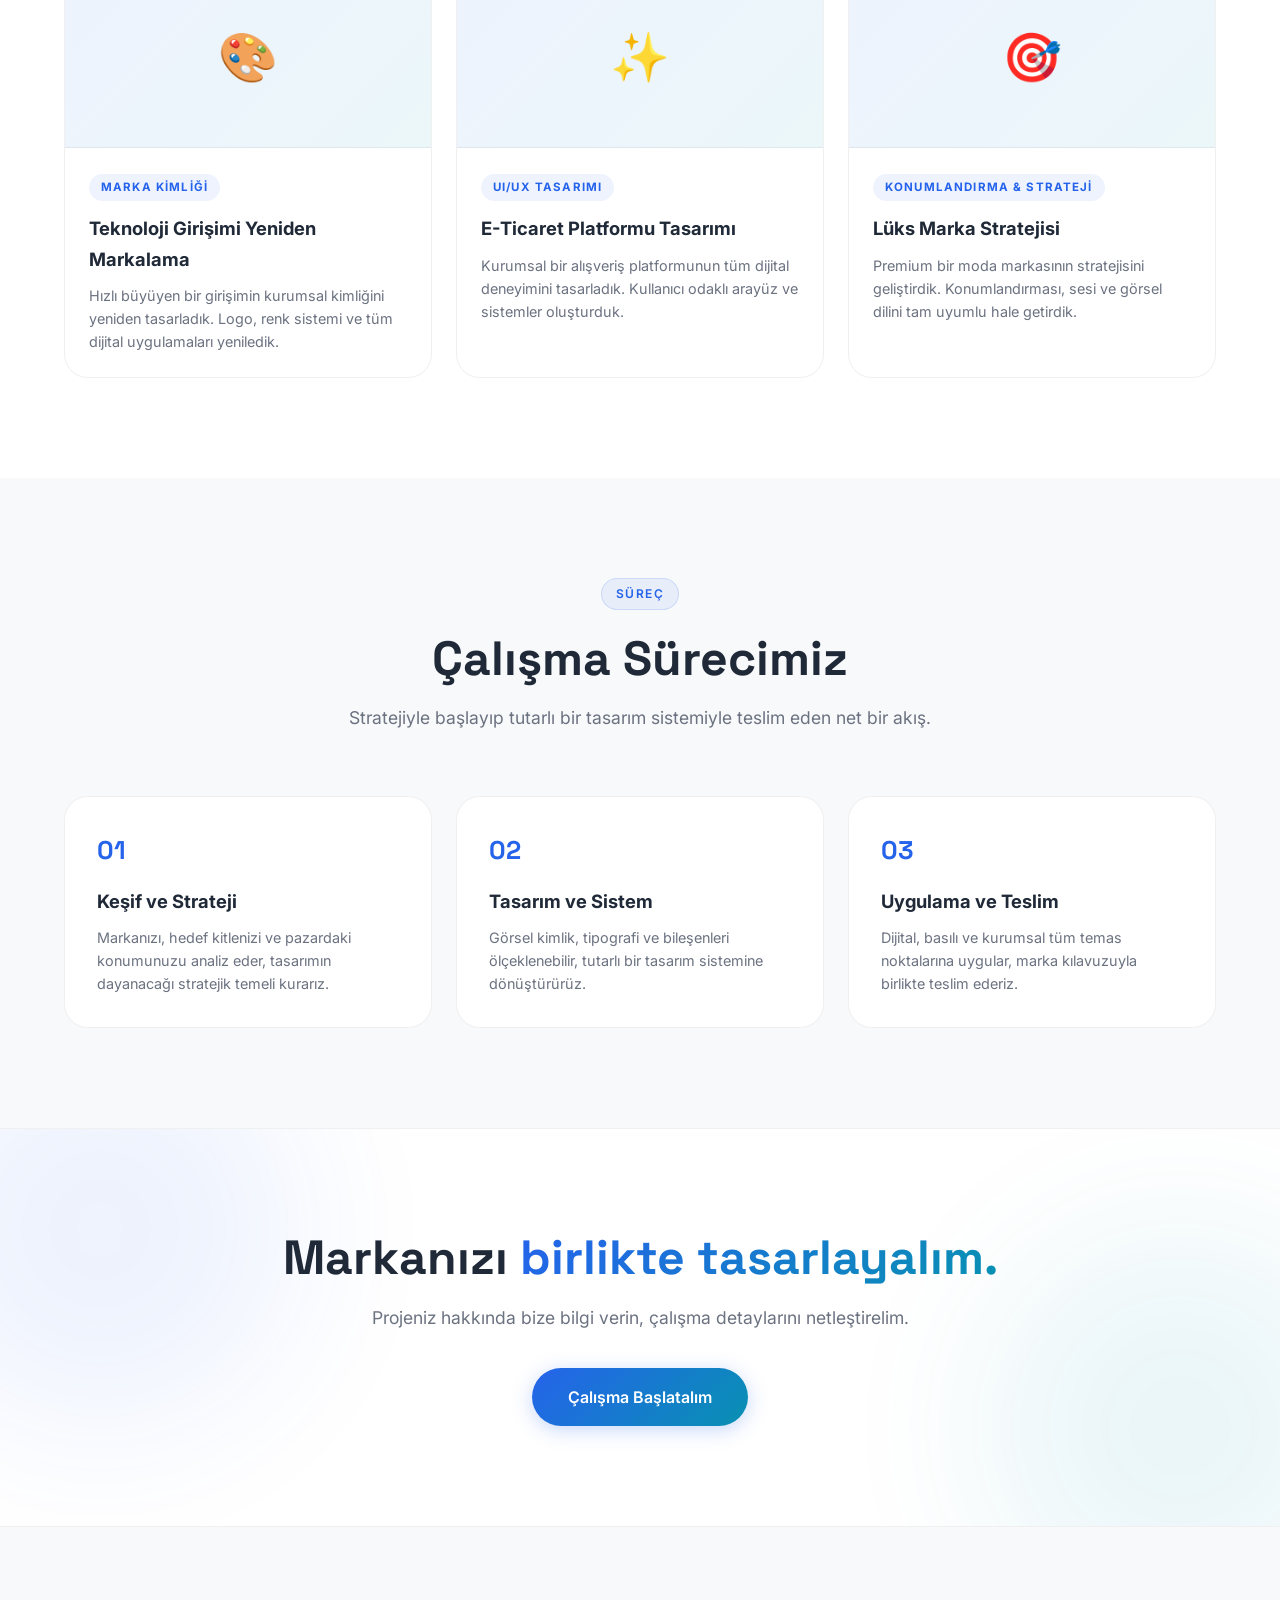
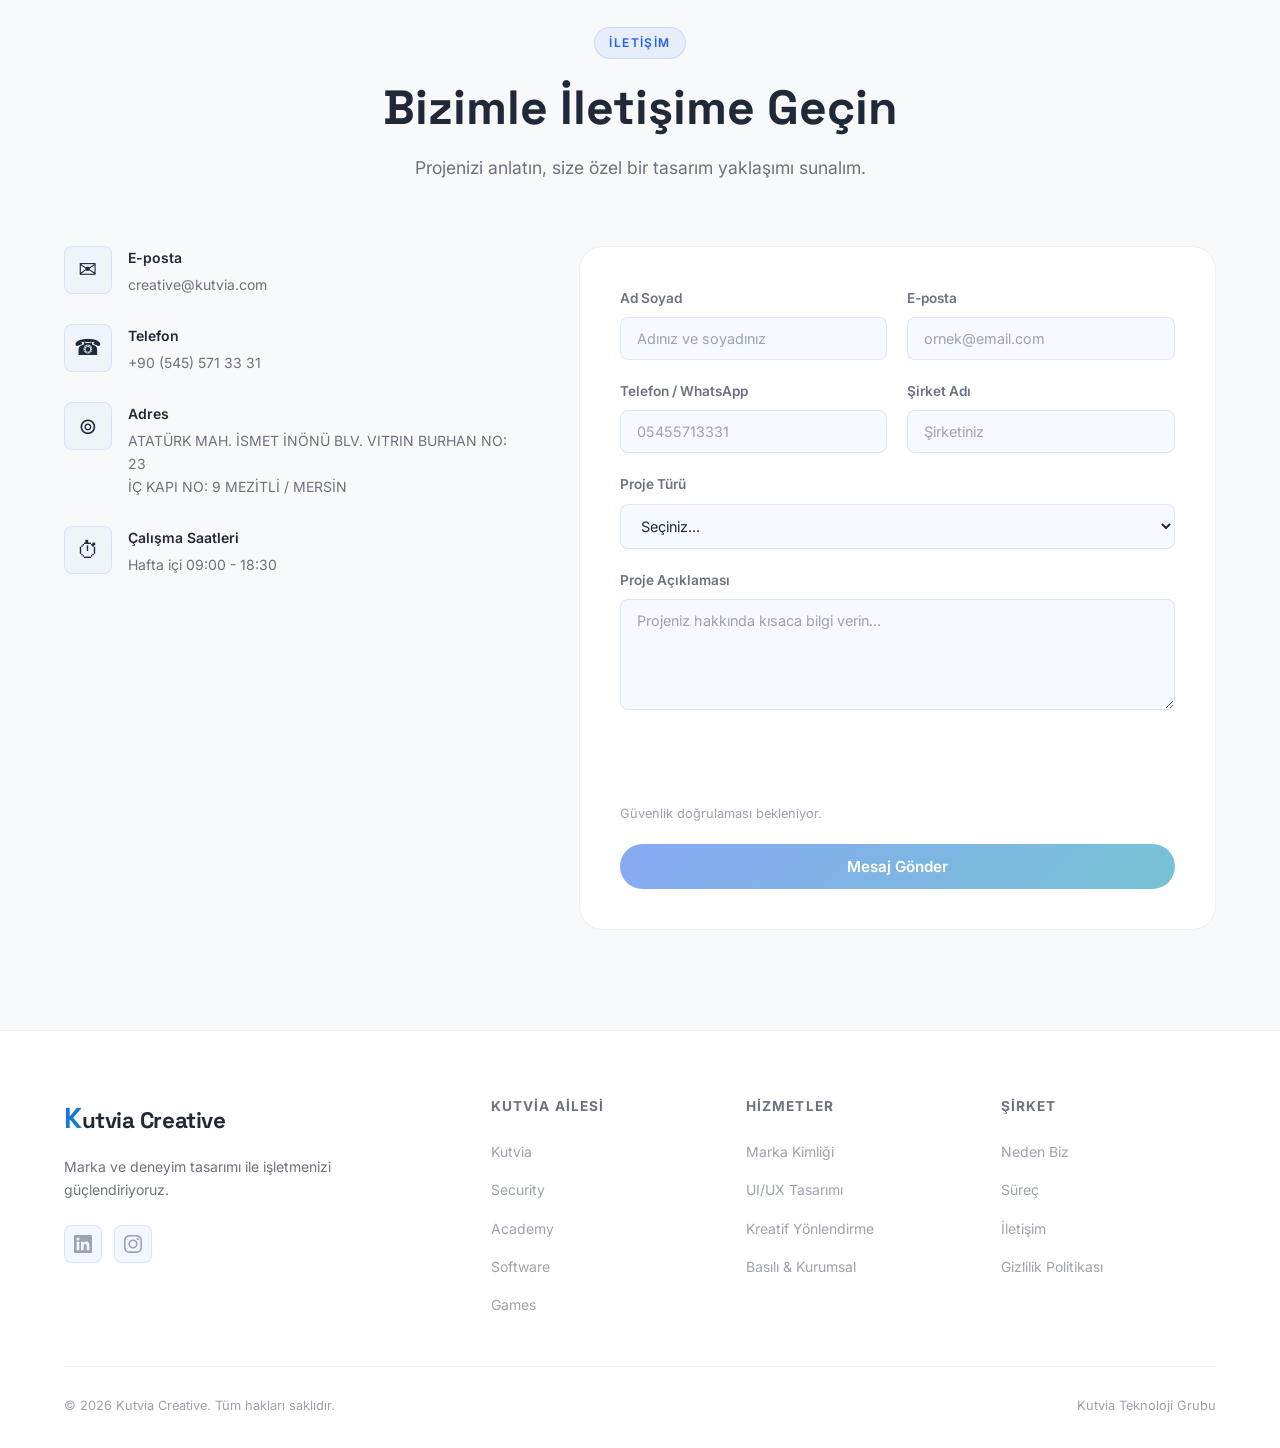
==== commit 98e31cf2: "Add contact protection and indexing fixes" ====
--- a/index.html
+++ b/index.html
@@ -21,12 +21,13 @@
   <meta property="og:description" content="Marka stratejisi, görsel kimlik ve dijital deneyim tek çatı altında." />
   <meta property="og:url" content="https://creative.kutvia.com/" />
   <meta name="twitter:card" content="summary_large_image" />
-  <link rel="icon" href="data:image/svg+xml,%3Csvg xmlns='http://www.w3.org/2000/svg' viewBox='0 0 64 64'%3E%3Cdefs%3E%3ClinearGradient id='g' x1='0' y1='0' x2='64' y2='64'%3E%3Cstop stop-color='%23F59E0B'/%3E%3Cstop offset='1' stop-color='%23EC4899'/%3E%3C/linearGradient%3E%3C/defs%3E%3Crect width='64' height='64' rx='16' fill='url(%23g)'/%3E%3Ctext x='32' y='44' font-family='Arial,sans-serif' font-size='38' font-weight='bold' fill='white' text-anchor='middle'%3EK%3C/text%3E%3C/svg%3E" />
+  <link rel="icon" href="/icon.svg" type="image/svg+xml" />
   <link rel="preconnect" href="https://fonts.googleapis.com" />
   <link rel="preconnect" href="https://fonts.gstatic.com" crossorigin />
   <link href="https://fonts.googleapis.com/css2?family=Inter:wght@300;400;500;600;700;800&family=Space+Grotesk:wght@400;500;600;700&display=swap" rel="stylesheet" />
   <style>:root { --accent: #F59E0B; --accent-2: #EC4899; --accent-3: #8B5CF6; }</style>
-  <link rel="stylesheet" href="assets/css/style.css" />
+  <script>document.documentElement.classList.add('js');</script>
+  <link rel="stylesheet" href="assets/css/style.css?v=20260923-turnstile" />
   <script type="application/ld+json">
   {
     "@context": "https://schema.org",
@@ -217,17 +218,20 @@
         </div>
         <div class="contact-grid">
           <div class="contact-info reveal">
-            <div class="contact-item"><div class="contact-icon">✉</div><div><h4>E-posta</h4><p><a href="mailto:creative@kutvia.com">creative@kutvia.com</a></p></div></div>
-            <div class="contact-item"><div class="contact-icon">☎</div><div><h4>Telefon</h4><p><a href="tel:+905455713331">+90 (545) 571 33 31</a></p></div></div>
-            <div class="contact-item"><div class="contact-icon">⊚</div><div><h4>Adres</h4><p>ATATÜRK MAH. İSMET İNÖNÜ BLV. VITRIN BURHAN NO: 23<br />İÇ KAPI NO: 9 MEZİTLİ / MERSİN</p></div></div>
-            <div class="contact-item"><div class="contact-icon">⏱</div><div><h4>Çalışma Saatleri</h4><p>Hafta içi 09:00 - 18:30</p></div></div>
+            <div class="contact-item"><div class="contact-icon">✉</div><div><h3>E-posta</h3><p><a href="mailto:creative@kutvia.com">creative@kutvia.com</a></p></div></div>
+            <div class="contact-item"><div class="contact-icon">☎</div><div><h3>Telefon</h3><p><a href="tel:+905455713331">+90 (545) 571 33 31</a></p></div></div>
+            <div class="contact-item"><div class="contact-icon">⊚</div><div><h3>Adres</h3><p>ATATÜRK MAH. İSMET İNÖNÜ BLV. VITRIN BURHAN NO: 23<br />İÇ KAPI NO: 9 MEZİTLİ / MERSİN</p></div></div>
+            <div class="contact-item"><div class="contact-icon">⏱</div><div><h3>Çalışma Saatleri</h3><p>Hafta içi 09:00 - 18:30</p></div></div>
           </div>
           <form class="contact-form reveal" id="contactForm" action="/api/contact" method="post" accept-charset="UTF-8">
             <div class="form-row">
               <div class="form-group"><label for="name">Ad Soyad</label><input type="text" id="name" name="name" placeholder="Adınız ve soyadınız" required /></div>
-              <div class="form-group"><label for="email">E-posta</label><input type="email" id="email" name="email" placeholder="ornek@email.com" required /></div>
-            </div>
-            <div class="form-group"><label for="company">Şirket Adı</label><input type="text" id="company" name="company" placeholder="Şirketiniz" /></div>
+              <div class="form-group"><label for="email">E-posta</label><input type="email" id="email" name="email" placeholder="ornek@email.com" autocomplete="email" maxlength="160" required /></div>
+            </div>
+            <div class="form-row">
+              <div class="form-group"><label for="phone">Telefon / WhatsApp</label><input type="tel" id="phone" name="phone" placeholder="05455713331" inputmode="numeric" pattern="[0-9]{10,15}" maxlength="15" autocomplete="tel" required /></div>
+              <div class="form-group"><label for="company">Şirket Adı</label><input type="text" id="company" name="company" placeholder="Şirketiniz" autocomplete="organization" /></div>
+            </div>
             <div class="form-group">
               <label for="project-type">Proje Türü</label>
               <select id="project-type" name="project-type" required>
@@ -241,7 +245,12 @@
               </select>
             </div>
             <div class="form-group"><label for="message">Proje Açıklaması</label><textarea id="message" name="message" rows="5" placeholder="Projeniz hakkında kısaca bilgi verin..." required></textarea></div>
-            <button type="submit" class="btn btn-primary btn-full"><span>Mesaj Gönder</span></button>
+            <div class="form-honeypot" aria-hidden="true"><label for="contactWebsite">Web sitesi</label><input type="text" id="contactWebsite" name="contact_website" tabindex="-1" autocomplete="off" /></div>
+            <div class="captcha-field">
+              <div class="cf-turnstile" data-sitekey="0x4AAAAAAFAYFwFBei0dGEZS" data-theme="light" data-size="flexible" data-language="tr" data-action="contact" data-callback="contactCaptchaReady" data-expired-callback="contactCaptchaExpired" data-error-callback="contactCaptchaError"></div>
+              <p class="captcha-status" id="captchaStatus" aria-live="polite">Güvenlik doğrulaması bekleniyor.</p>
+            </div>
+            <button type="submit" class="btn btn-primary btn-full" disabled><span>Mesaj Gönder</span></button>
           </form>
         </div>
       </div>
@@ -260,7 +269,7 @@
           </div>
         </div>
         <div class="footer-col">
-          <h5>Kutvia Ailesi</h5>
+          <h2>Kutvia Ailesi</h2>
           <ul>
             <li><a href="https://kutvia.com/">Kutvia</a></li>
             <li><a href="https://security.kutvia.com/">Security</a></li>
@@ -270,7 +279,7 @@
           </ul>
         </div>
         <div class="footer-col">
-          <h5>Hizmetler</h5>
+          <h2>Hizmetler</h2>
           <ul>
             <li><a href="#hizmetler">Marka Kimliği</a></li>
             <li><a href="#hizmetler">UI/UX Tasarımı</a></li>
@@ -279,7 +288,7 @@
           </ul>
         </div>
         <div class="footer-col">
-          <h5>Şirket</h5>
+          <h2>Şirket</h2>
           <ul>
             <li><a href="#neden">Neden Biz</a></li>
             <li><a href="#surec">Süreç</a></li>
@@ -295,6 +304,7 @@
     </div>
   </footer>
 
-  <script src="assets/js/main.js?v=20260730-contact"></script>
+  <script src="assets/js/main.js?v=20260923-turnstile"></script>
+  <script src="https://challenges.cloudflare.com/turnstile/v0/api.js" async defer></script>
 </body>
 </html>
--- a/assets/css/style.css
+++ b/assets/css/style.css
@@ -523,7 +523,7 @@
   font-size: 1.4rem; width: 48px; height: 48px; display: flex; align-items: center; justify-content: center;
   background: var(--accent-04); border: 1px solid var(--accent-12); border-radius: var(--radius-sm); flex-shrink: 0;
 }
-.contact-item h4 { font-size: .875rem; font-weight: 600; margin-bottom: 4px; }
+.contact-item h3 { font-size: .875rem; font-weight: 600; margin-bottom: 4px; }
 .contact-item p  { font-size: .875rem; color: var(--text-secondary); }
 .info-item { margin-bottom: 24px; }
 .info-item h4 { font-size: .8rem; font-weight: 700; letter-spacing: .06em; text-transform: uppercase; color: var(--text-muted); margin-bottom: 6px; }
@@ -553,6 +553,13 @@
 .form-group input:focus, .form-group select:focus, .form-group textarea:focus {
   border-color: var(--accent); background: var(--accent-08); box-shadow: 0 0 0 3px var(--accent-12);
 }
+.form-honeypot { position: absolute; left: -10000px; width: 1px; height: 1px; overflow: hidden; }
+.captcha-field { display: grid; gap: 8px; margin-bottom: 20px; }
+.cf-turnstile { width: 100%; min-height: 65px; }
+.captcha-status { min-height: 20px; color: var(--text-muted); font-size: .8rem; }
+.captcha-status.is-success { color: #047857; }
+.captcha-status.is-error { color: #B91C1C; }
+.btn:disabled { cursor: not-allowed; opacity: .55; transform: none; box-shadow: none; }
 
 /* ============================================================ MODAL */
 .modal-backdrop {
@@ -582,7 +589,7 @@
 .social-link:hover { color: var(--accent); background: var(--accent-12); border-color: var(--accent-25); }
 .social-links a { font-size: .85rem; color: var(--text-muted); transition: color var(--transition); }
 .social-links a:hover { color: var(--accent); }
-.footer-col h5, .footer-links h4, .footer-section h4, .footer-social h4 {
+.footer-col h2, .footer-links h4, .footer-section h4, .footer-social h4 {
   font-size: .85rem; font-weight: 700; letter-spacing: .08em; text-transform: uppercase; color: var(--text-secondary); margin-bottom: 20px;
 }
 .footer-col ul, .footer-links ul { display: flex; flex-direction: column; gap: 12px; }
@@ -596,9 +603,29 @@
 .footer-inner { text-align: center; }
 .footer-inner p { font-size: .85rem; color: var(--text-muted); margin: 4px 0; }
 
+/* ============================================================ NOT FOUND */
+.error-page {
+  min-height: 100svh;
+  display: grid;
+  place-items: center;
+  padding: 48px 0;
+}
+.error-page-inner { max-width: 680px; text-align: center; }
+.error-page .nav-logo { display: inline-flex; margin-bottom: 48px; }
+.error-code {
+  margin-bottom: 8px;
+  color: var(--accent);
+  font-family: var(--font-display);
+  font-size: clamp(3rem, 10vw, 6rem);
+  font-weight: 700;
+  line-height: 1;
+}
+.error-page h1 { margin-bottom: 16px; font-size: clamp(2rem, 6vw, 3.5rem); }
+.error-page p:not(.error-code) { margin: 0 auto 32px; color: var(--text-secondary); }
+
 /* ============================================================ REVEAL */
-[data-aos], .reveal { opacity: 0; transform: translateY(30px); transition: opacity .6s ease, transform .6s ease; }
-[data-aos].visible, .reveal.visible { opacity: 1; transform: translateY(0); }
+.js [data-aos], .js .reveal { opacity: 0; transform: translateY(30px); transition: opacity .6s ease, transform .6s ease; }
+.js [data-aos].visible, .js .reveal.visible { opacity: 1; transform: translateY(0); }
 
 /* ============================================================ RESPONSIVE */
 @media (max-width: 1024px) {
